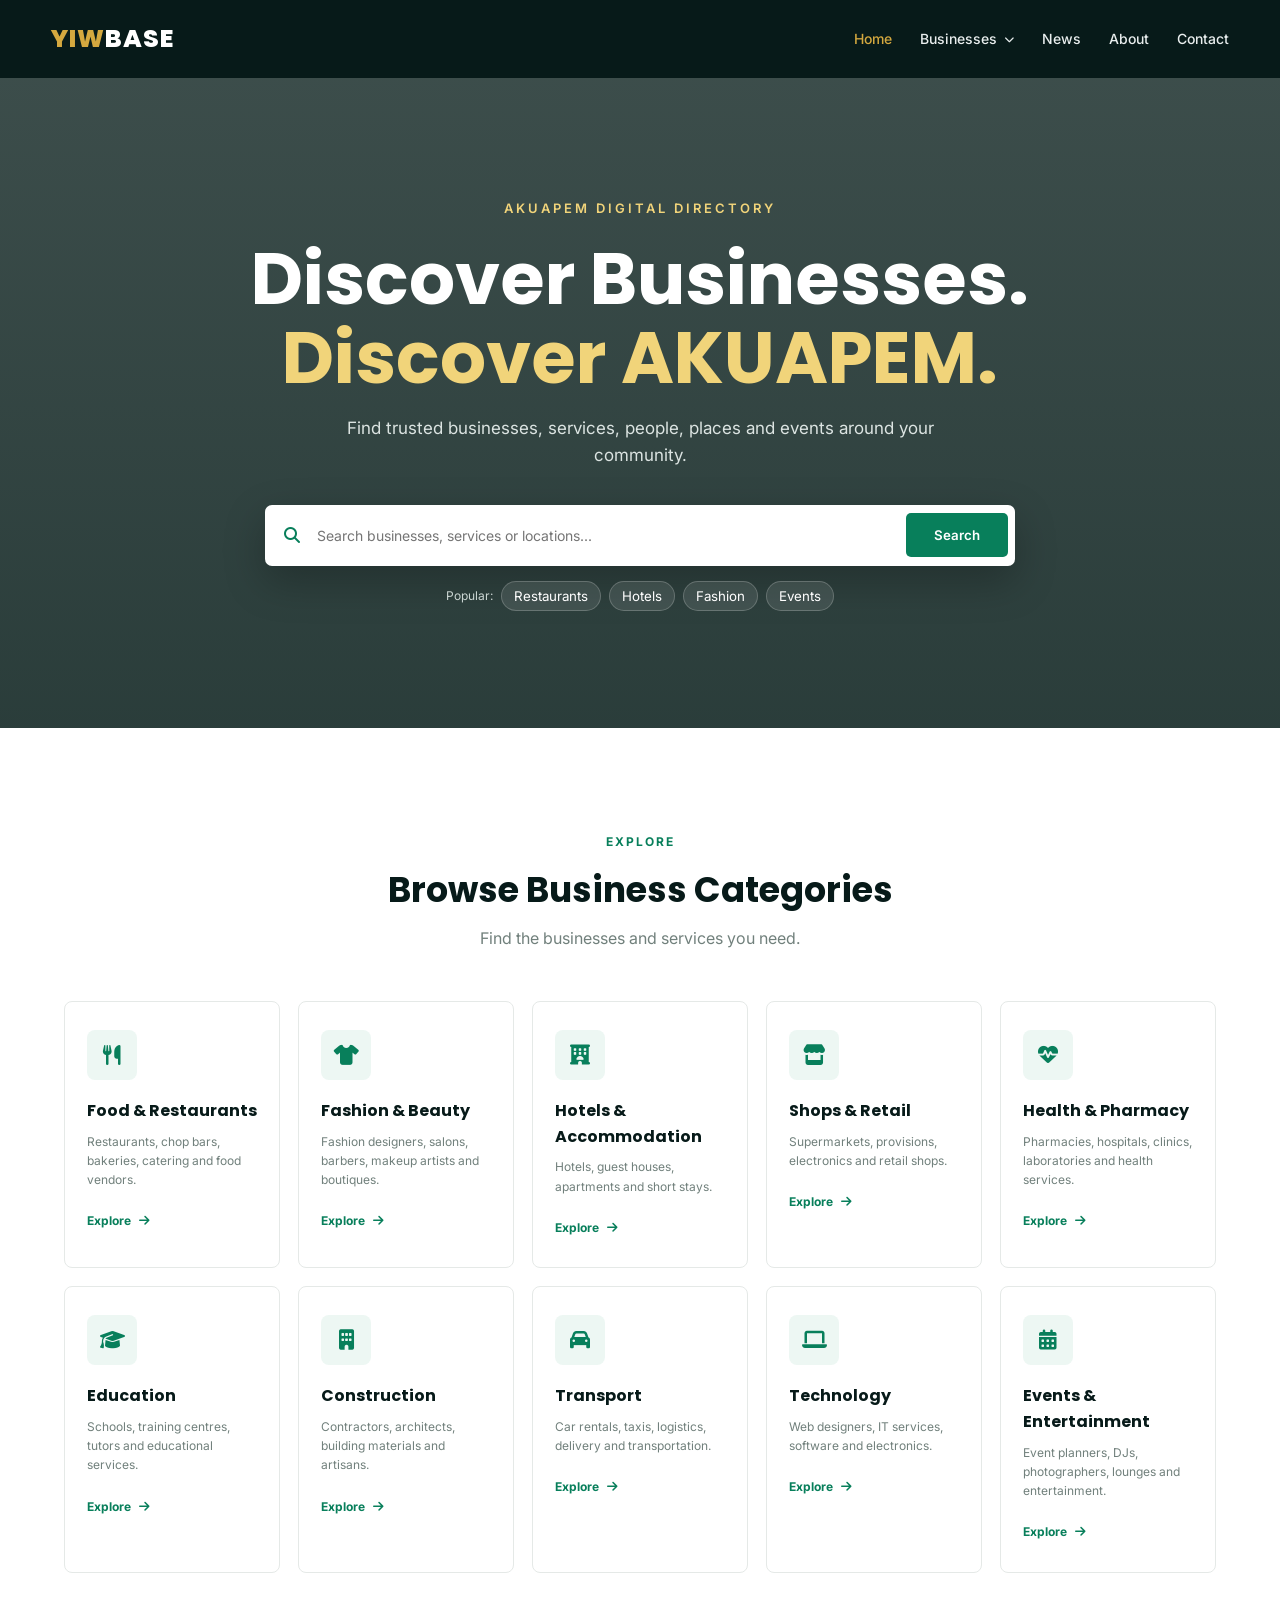
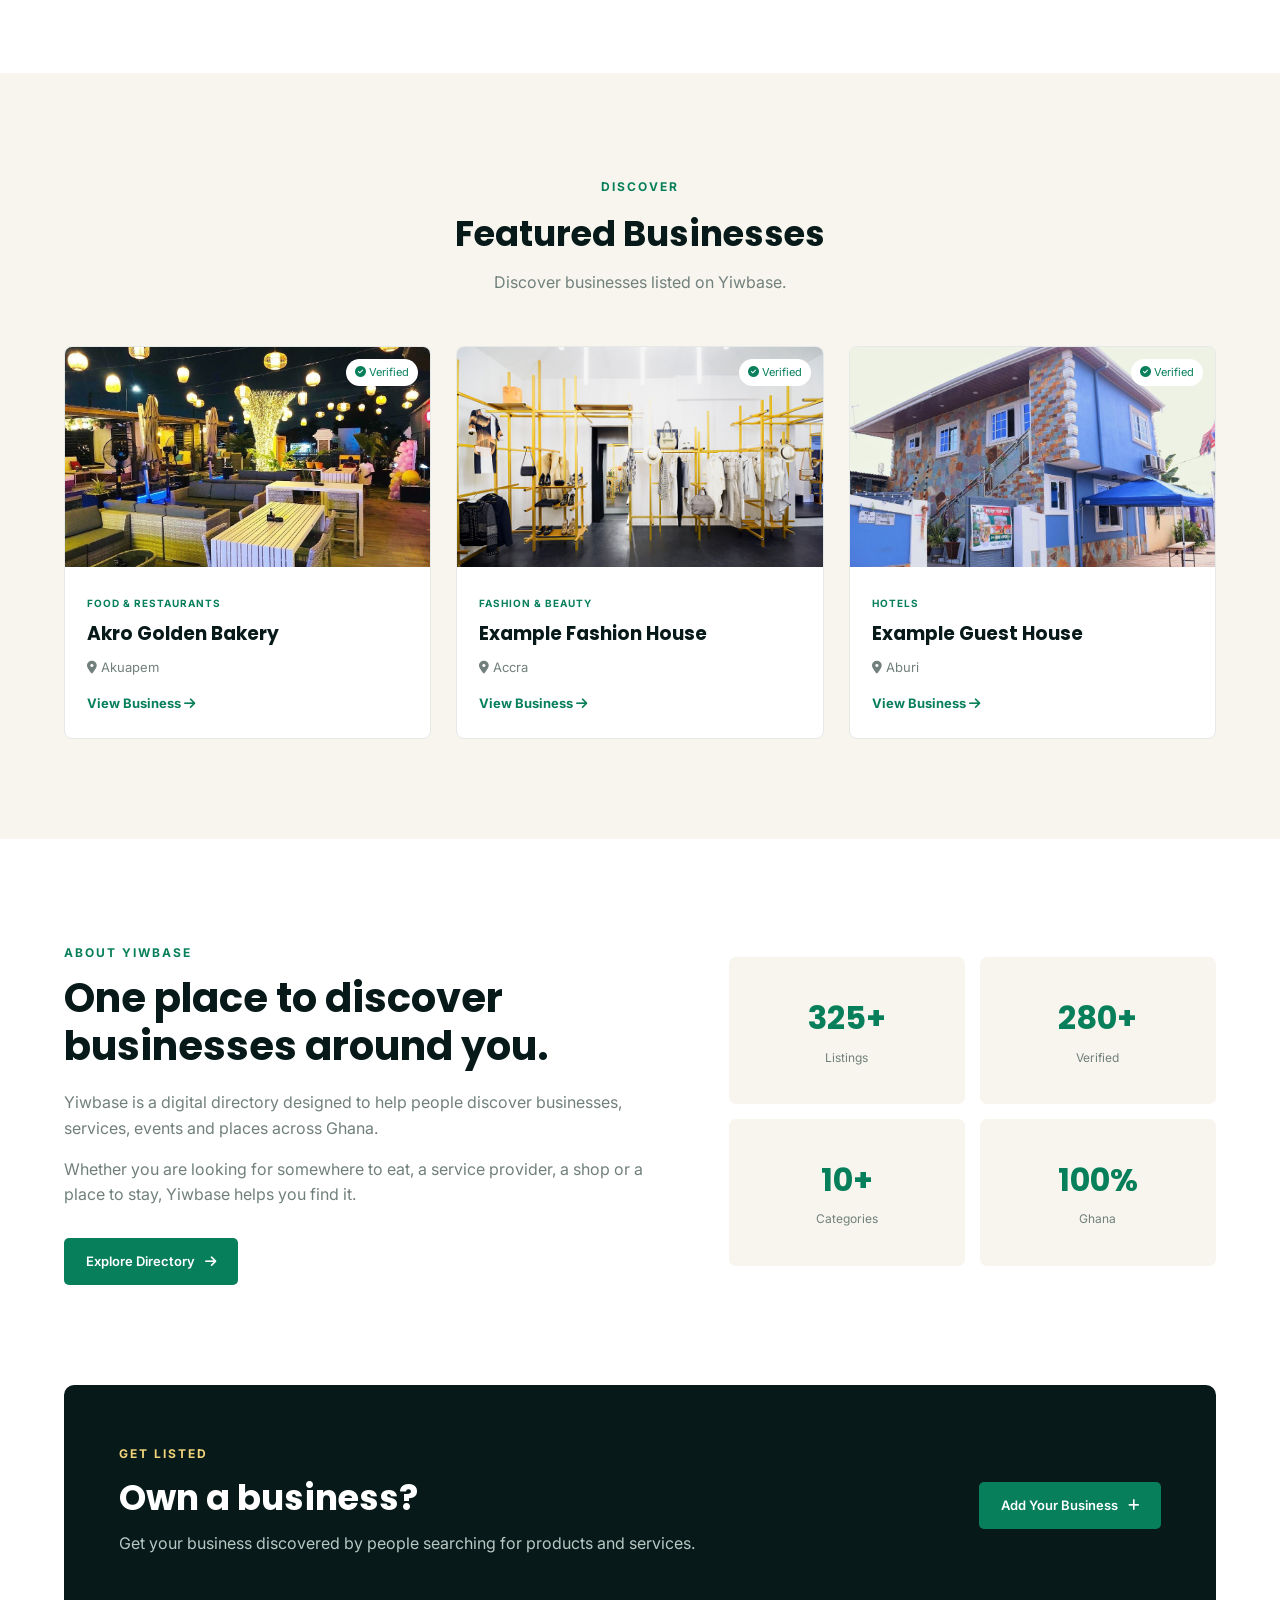
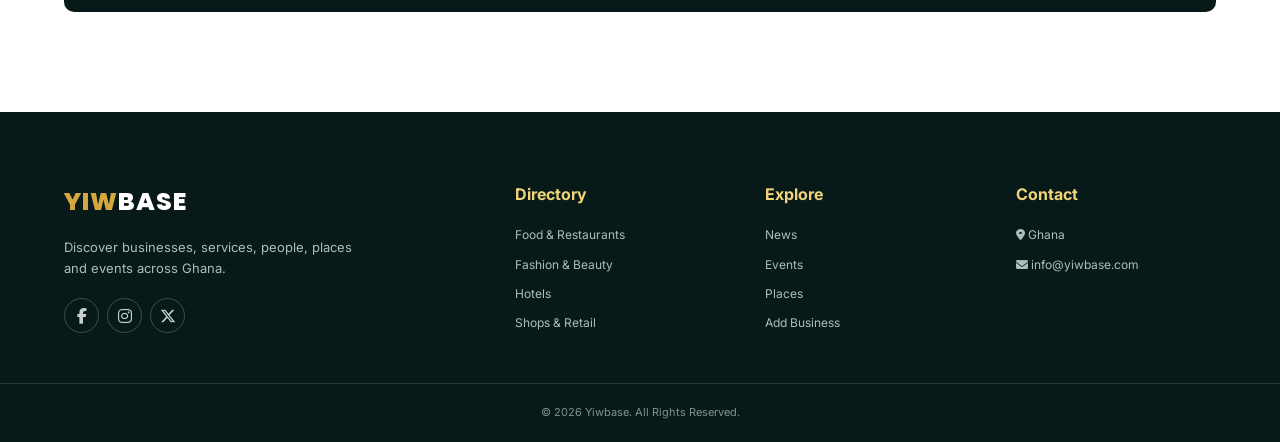
==== index.html @ a6ebabf7 "Add files via upload" ====
<!DOCTYPE html>
<html lang="en">
<head>
    <meta charset="UTF-8">
    <meta name="viewport" content="width=device-width, initial-scale=1.0">

    <title>Yiwbase | Ghana Business Directory</title>

    <link rel="stylesheet" href="style.css">

    <!-- Font Awesome -->
    <link rel="stylesheet"
          href="https://cdnjs.cloudflare.com/ajax/libs/font-awesome/6.7.2/css/all.min.css">
</head>

<body>

<!-- ================= NAVBAR ================= -->

<header class="navbar">

    <div class="nav-container">

        <a href="index.html" class="logo">
            <span>YIW</span>BASE
        </a>

        <nav id="mainNav">

            <a href="index.html" class="active">
                Home
            </a>

            <div class="nav-dropdown">

                <button class="dropdown-btn">
                    Businesses
                    <i class="fa-solid fa-chevron-down"></i>
                </button>

                <div class="dropdown-menu">

                    <a href="business.html?category=food">
                        <i class="fa-solid fa-utensils"></i>
                        Food & Restaurants
                    </a>

                    <a href="business.html?category=fashion">
                        <i class="fa-solid fa-shirt"></i>
                        Fashion & Beauty
                    </a>

                    <a href="business.html?category=hotels">
                        <i class="fa-solid fa-hotel"></i>
                        Hotels & Accommodation
                    </a>

                    <a href="business.html?category=shops">
                        <i class="fa-solid fa-store"></i>
                        Shops & Retail
                    </a>

                    <a href="business.html?category=health">
                        <i class="fa-solid fa-heart-pulse"></i>
                        Health & Pharmacy
                    </a>

                    <a href="business.html?category=education">
                        <i class="fa-solid fa-graduation-cap"></i>
                        Education
                    </a>

                    <a href="business.html?category=construction">
                        <i class="fa-solid fa-building"></i>
                        Construction
                    </a>

                    <a href="business.html?category=transport">
                        <i class="fa-solid fa-car"></i>
                        Transport
                    </a>

                    <a href="business.html?category=technology">
                        <i class="fa-solid fa-laptop"></i>
                        Technology
                    </a>

                    <a href="business.html?category=events">
                        <i class="fa-solid fa-calendar-days"></i>
                        Events & Entertainment
                    </a>

                </div>

            </div>

            <a href="news.html">
                News
            </a>

            <a href="#about">
                About
            </a>

            <a href="#contact">
                Contact
            </a>

        </nav>

        <button class="menu-btn" id="menuBtn">
            <i class="fa-solid fa-bars"></i>
        </button>

    </div>

</header>


<!-- ================= HERO ================= -->

<section class="hero">

    <div class="hero-overlay"></div>

    <div class="hero-content">

        <span class="hero-small">
            AKUAPEM DIGITAL DIRECTORY
        </span>

        <h1>
            Discover Businesses.<br>
            <span>Discover AKUAPEM.</span>
        </h1>

        <p>
            Find trusted businesses, services, people, places and events
            around your community.
        </p>


        <!-- SEARCH -->

        <div class="search-box">

            <i class="fa-solid fa-magnifying-glass"></i>

            <input
                type="text"
                id="homeSearch"
                placeholder="Search businesses, services or locations..."
            >

            <button onclick="searchBusinesses()">
                Search
            </button>

        </div>

        <div class="popular-searches">

            <span>Popular:</span>

            <button onclick="quickSearch('Restaurants')">
                Restaurants
            </button>

            <button onclick="quickSearch('Hotels')">
                Hotels
            </button>

            <button onclick="quickSearch('Fashion')">
                Fashion
            </button>

            <button onclick="quickSearch('Events')">
                Events
            </button>

        </div>

    </div>

</section>


<!-- ================= CATEGORIES ================= -->

<section class="categories-section">

    <div class="container">

        <div class="section-heading">

            <span>EXPLORE</span>

            <h2>
                Browse Business Categories
            </h2>

            <p>
                Find the businesses and services you need.
            </p>

        </div>


        <div class="category-grid">


            <!-- FOOD -->

            <div class="category-card"
                 onclick="openCategory('food')">

                <div class="category-icon">
                    <i class="fa-solid fa-utensils"></i>
                </div>

                <h3>Food & Restaurants</h3>

                <p>
                    Restaurants, chop bars, bakeries,
                    catering and food vendors.
                </p>

                <span class="view-category">
                    Explore
                    <i class="fa-solid fa-arrow-right"></i>
                </span>

            </div>


            <!-- FASHION -->

            <div class="category-card"
                 onclick="openCategory('fashion')">

                <div class="category-icon">
                    <i class="fa-solid fa-shirt"></i>
                </div>

                <h3>Fashion & Beauty</h3>

                <p>
                    Fashion designers, salons,
                    barbers, makeup artists and boutiques.
                </p>

                <span class="view-category">
                    Explore
                    <i class="fa-solid fa-arrow-right"></i>
                </span>

            </div>


            <!-- HOTELS -->

            <div class="category-card"
                 onclick="openCategory('hotels')">

                <div class="category-icon">
                    <i class="fa-solid fa-hotel"></i>
                </div>

                <h3>Hotels & Accommodation</h3>

                <p>
                    Hotels, guest houses, apartments
                    and short stays.
                </p>

                <span class="view-category">
                    Explore
                    <i class="fa-solid fa-arrow-right"></i>
                </span>

            </div>


            <!-- SHOPS -->

            <div class="category-card"
                 onclick="openCategory('shops')">

                <div class="category-icon">
                    <i class="fa-solid fa-store"></i>
                </div>

                <h3>Shops & Retail</h3>

                <p>
                    Supermarkets, provisions,
                    electronics and retail shops.
                </p>

                <span class="view-category">
                    Explore
                    <i class="fa-solid fa-arrow-right"></i>
                </span>

            </div>


            <!-- HEALTH -->

            <div class="category-card"
                 onclick="openCategory('health')">

                <div class="category-icon">
                    <i class="fa-solid fa-heart-pulse"></i>
                </div>

                <h3>Health & Pharmacy</h3>

                <p>
                    Pharmacies, hospitals, clinics,
                    laboratories and health services.
                </p>

                <span class="view-category">
                    Explore
                    <i class="fa-solid fa-arrow-right"></i>
                </span>

            </div>


            <!-- EDUCATION -->

            <div class="category-card"
                 onclick="openCategory('education')">

                <div class="category-icon">
                    <i class="fa-solid fa-graduation-cap"></i>
                </div>

                <h3>Education</h3>

                <p>
                    Schools, training centres,
                    tutors and educational services.
                </p>

                <span class="view-category">
                    Explore
                    <i class="fa-solid fa-arrow-right"></i>
                </span>

            </div>


            <!-- CONSTRUCTION -->

            <div class="category-card"
                 onclick="openCategory('construction')">

                <div class="category-icon">
                    <i class="fa-solid fa-building"></i>
                </div>

                <h3>Construction</h3>

                <p>
                    Contractors, architects,
                    building materials and artisans.
                </p>

                <span class="view-category">
                    Explore
                    <i class="fa-solid fa-arrow-right"></i>
                </span>

            </div>


            <!-- TRANSPORT -->

            <div class="category-card"
                 onclick="openCategory('transport')">

                <div class="category-icon">
                    <i class="fa-solid fa-car"></i>
                </div>

                <h3>Transport</h3>

                <p>
                    Car rentals, taxis, logistics,
                    delivery and transportation.
                </p>

                <span class="view-category">
                    Explore
                    <i class="fa-solid fa-arrow-right"></i>
                </span>

            </div>


            <!-- TECHNOLOGY -->

            <div class="category-card"
                 onclick="openCategory('technology')">

                <div class="category-icon">
                    <i class="fa-solid fa-laptop"></i>
                </div>

                <h3>Technology</h3>

                <p>
                    Web designers, IT services,
                    software and electronics.
                </p>

                <span class="view-category">
                    Explore
                    <i class="fa-solid fa-arrow-right"></i>
                </span>

            </div>


            <!-- EVENTS -->

            <div class="category-card"
                 onclick="openCategory('events')">

                <div class="category-icon">
                    <i class="fa-solid fa-calendar-days"></i>
                </div>

                <h3>Events & Entertainment</h3>

                <p>
                    Event planners, DJs, photographers,
                    lounges and entertainment.
                </p>

                <span class="view-category">
                    Explore
                    <i class="fa-solid fa-arrow-right"></i>
                </span>

            </div>

        </div>

    </div>

</section>


<!-- ================= FEATURED ================= -->

<section class="featured-section">

    <div class="container">

        <div class="section-heading">

            <span>DISCOVER</span>

            <h2>
                Featured Businesses
            </h2>

            <p>
                Discover businesses listed on Yiwbase.
            </p>

        </div>


        <div class="business-grid">


            <div class="business-card">

                <div class="business-image">
                    <img src="images/restaurant.jpg" alt="Business">
                    <span class="verified">
                        <i class="fa-solid fa-circle-check"></i>
                        Verified
                    </span>
                </div>

                <div class="business-info">

                    <small>FOOD & RESTAURANTS</small>

                    <h3>Akro Golden Bakery</h3>

                    <p>
                        <i class="fa-solid fa-location-dot"></i>
                        Akuapem
                    </p>

                    <a href="#">
                        View Business
                        <i class="fa-solid fa-arrow-right"></i>
                    </a>

                </div>

            </div>


            <div class="business-card">

                <div class="business-image">
                    <img src="images/fashion.jpg" alt="Business">

                    <span class="verified">
                        <i class="fa-solid fa-circle-check"></i>
                        Verified
                    </span>
                </div>

                <div class="business-info">

                    <small>FASHION & BEAUTY</small>

                    <h3>Example Fashion House</h3>

                    <p>
                        <i class="fa-solid fa-location-dot"></i>
                        Accra
                    </p>

                    <a href="#">
                        View Business
                        <i class="fa-solid fa-arrow-right"></i>
                    </a>

                </div>

            </div>


            <div class="business-card">

                <div class="business-image">
                    <img src="images/guesshouse.jpg" alt="Business">

                    <span class="verified">
                        <i class="fa-solid fa-circle-check"></i>
                        Verified
                    </span>
                </div>

                <div class="business-info">

                    <small>HOTELS</small>

                    <h3>Example Guest House</h3>

                    <p>
                        <i class="fa-solid fa-location-dot"></i>
                        Aburi
                    </p>

                    <a href="#">
                        View Business
                        <i class="fa-solid fa-arrow-right"></i>
                    </a>

                </div>

            </div>

        </div>

    </div>

</section>


<!-- ================= ABOUT ================= -->

<section class="about-section" id="about">

    <div class="container about-grid">

        <div class="about-content">

            <span>ABOUT YIWBASE</span>

            <h2>
                One place to discover
                businesses around you.
            </h2>

            <p>
                Yiwbase is a digital directory designed to help
                people discover businesses, services, events and
                places across Ghana.
            </p>

            <p>
                Whether you are looking for somewhere to eat,
                a service provider, a shop or a place to stay,
                Yiwbase helps you find it.
            </p>

            <a href="business.html" class="primary-btn">
                Explore Directory
                <i class="fa-solid fa-arrow-right"></i>
            </a>

        </div>


        <div class="about-stats">

            <div>
                <strong>325+</strong>
                <span>Listings</span>
            </div>

            <div>
                <strong>280+</strong>
                <span>Verified</span>
            </div>

            <div>
                <strong>10+</strong>
                <span>Categories</span>
            </div>

            <div>
                <strong>100%</strong>
                <span>Ghana</span>
            </div>

        </div>

    </div>

</section>


<!-- ================= CONTACT ================= -->

<section class="contact-section" id="contact">

    <div class="container contact-box">

        <div>
            <span>GET LISTED</span>

            <h2>
                Own a business?
            </h2>

            <p>
                Get your business discovered by people
                searching for products and services.
            </p>
        </div>

        <a href="#" class="primary-btn">
            Add Your Business
            <i class="fa-solid fa-plus"></i>
        </a>

    </div>

</section>


<!-- ================= FOOTER ================= -->

<footer>

    <div class="container footer-grid">

        <div class="footer-about">

            <a href="index.html" class="logo footer-logo">
                <span>YIW</span>BASE
            </a>

            <p>
                Discover businesses, services, people,
                places and events across Ghana.
            </p>

            <div class="socials">

                <a href="#">
                    <i class="fa-brands fa-facebook-f"></i>
                </a>

                <a href="#">
                    <i class="fa-brands fa-instagram"></i>
                </a>

                <a href="#">
                    <i class="fa-brands fa-x-twitter"></i>
                </a>

            </div>

        </div>


        <div class="footer-links">

            <h4>Directory</h4>

            <a href="business.html?category=food">
                Food & Restaurants
            </a>

            <a href="business.html?category=fashion">
                Fashion & Beauty
            </a>

            <a href="business.html?category=hotels">
                Hotels
            </a>

            <a href="business.html?category=shops">
                Shops & Retail
            </a>

        </div>


        <div class="footer-links">

            <h4>Explore</h4>

            <a href="news.html">
                News
            </a>

            <a href="#">
                Events
            </a>

            <a href="#">
                Places
            </a>

            <a href="#">
                Add Business
            </a>

        </div>


        <div class="footer-links">

            <h4>Contact</h4>

            <p>
                <i class="fa-solid fa-location-dot"></i>
                Ghana
            </p>

            <p>
                <i class="fa-solid fa-envelope"></i>
                info@yiwbase.com
            </p>

        </div>

    </div>


    <div class="footer-bottom">

        <p>
            © 2026 Yiwbase. All Rights Reserved.
        </p>

    </div>

</footer>


<script src="script.js"></script>

</body>
</html>
---- style.css ----
@import url('https://fonts.googleapis.com/css2?family=Inter:wght@400;500;600;700;800&family=Poppins:wght@500;600;700;800&display=swap');


/* ================= VARIABLES ================= */

:root {

    --navy: #071a19;
    --navy2: #0d2926;

    --green: #087f5b;
    --green-dark: #056044;

    --gold: #d4a83f;
    --gold-light: #f1d47a;

    --cream: #f7f5ee;

    --white: #ffffff;

    --text: #273532;
    --muted: #71807c;

    --border: #e5e9e7;

}


/* ================= RESET ================= */

* {
    margin: 0;
    padding: 0;
    box-sizing: border-box;
}

html {
    scroll-behavior: smooth;
}

body {

    font-family: 'Inter', sans-serif;

    color: var(--text);

    background: #fff;

    line-height: 1.6;
}

img {

    width: 100%;

    display: block;

    object-fit: cover;
}

a {

    text-decoration: none;

    color: inherit;
}

button,
input {

    font-family: inherit;
}


/* ================= CONTAINER ================= */

.container {

    width: min(1180px, 90%);

    margin: auto;
}


/* ================= NAVBAR ================= */

.navbar {

    background: var(--navy);

    color: white;

    position: relative;

    z-index: 1000;
}

.nav-container {

    width: min(1200px, 92%);

    margin: auto;

    min-height: 78px;

    display: flex;

    align-items: center;

    justify-content: space-between;
}


/* LOGO */

.logo {

    font-family: 'Poppins', sans-serif;

    font-size: 25px;

    font-weight: 800;

    letter-spacing: 1px;

    color: white;
}

.logo span {

    color: var(--gold);
}


/* NAV */

nav {

    display: flex;

    align-items: center;

    gap: 28px;
}

nav > a,
.dropdown-btn {

    color: #e9eeee;

    font-size: 14px;

    font-weight: 500;

    background: none;

    border: none;

    cursor: pointer;
}

nav > a:hover,
nav > a.active,
.dropdown-btn:hover {

    color: var(--gold);
}


/* DROPDOWN */

.nav-dropdown {

    position: relative;
}

.dropdown-btn {

    display: flex;

    align-items: center;

    gap: 7px;
}

.dropdown-btn i {

    font-size: 10px;
}

.dropdown-menu {

    position: absolute;

    top: 35px;

    left: -20px;

    width: 245px;

    background: white;

    border-radius: 8px;

    box-shadow: 0 15px 45px rgba(0,0,0,.15);

    padding: 10px;

    opacity: 0;

    visibility: hidden;

    transform: translateY(10px);

    transition: .3s;
}

.nav-dropdown:hover .dropdown-menu {

    opacity: 1;

    visibility: visible;

    transform: translateY(0);
}

.dropdown-menu a {

    color: var(--text);

    padding: 10px;

    display: flex;

    align-items: center;

    gap: 12px;

    font-size: 13px;

    border-radius: 5px;
}

.dropdown-menu a:hover {

    background: #f2f6f4;

    color: var(--green);
}

.dropdown-menu i {

    width: 20px;

    color: var(--gold);
}


/* MOBILE BUTTON */

.menu-btn {

    display: none;

    background: none;

    border: none;

    color: white;

    font-size: 23px;

    cursor: pointer;
}


/* ================= HERO ================= */

.hero {

    min-height: 650px;

    background:
        linear-gradient(
            rgba(5,27,24,.78),
            rgba(5,27,24,.85)
        ),
        url("../images/hero.jpg") center/cover;

    display: flex;

    align-items: center;

    position: relative;
}

.hero-content {

    width: min(900px, 90%);

    margin: auto;

    text-align: center;

    color: white;

    position: relative;

    z-index: 2;
}

.hero-small {

    color: var(--gold-light);

    font-size: 13px;

    letter-spacing: 3px;

    font-weight: 600;
}

.hero h1 {

    font-family: 'Poppins', sans-serif;

    font-size: clamp(42px, 6vw, 72px);

    line-height: 1.1;

    margin: 18px 0;
}

.hero h1 span {

    color: var(--gold-light);
}

.hero p {

    max-width: 650px;

    margin: auto;

    color: #dce4e2;

    font-size: 17px;
}


/* SEARCH */

.search-box {

    background: white;

    max-width: 750px;

    margin: 35px auto 15px;

    border-radius: 7px;

    padding: 7px;

    display: flex;

    align-items: center;

    box-shadow: 0 15px 40px rgba(0,0,0,.25);
}

.search-box > i {

    color: var(--green);

    margin: 0 12px;
}

.search-box input {

    border: none;

    outline: none;

    flex: 1;

    padding: 15px 5px;

    font-size: 14px;
}

.search-box button {

    border: none;

    background: var(--green);

    color: white;

    padding: 14px 28px;

    border-radius: 5px;

    cursor: pointer;

    font-weight: 600;
}

.search-box button:hover {

    background: var(--green-dark);
}


/* POPULAR */

.popular-searches {

    display: flex;

    justify-content: center;

    align-items: center;

    gap: 8px;

    flex-wrap: wrap;

    font-size: 12px;
}

.popular-searches span {

    color: #cbd6d3;
}

.popular-searches button {

    background: rgba(255,255,255,.1);

    color: white;

    border: 1px solid rgba(255,255,255,.2);

    border-radius: 20px;

    padding: 6px 12px;

    cursor: pointer;
}


/* ================= SECTION ================= */

.categories-section,
.featured-section,
.news-section {

    padding: 100px 0;
}

.section-heading {

    text-align: center;

    max-width: 650px;

    margin: 0 auto 50px;
}

.section-heading span,
.about-content > span,
.contact-box span,
.directory-top span {

    color: var(--green);

    font-size: 12px;

    letter-spacing: 2px;

    font-weight: 700;
}

.section-heading h2 {

    font-family: 'Poppins', sans-serif;

    color: var(--navy);

    font-size: 35px;

    margin: 8px 0;
}

.section-heading p {

    color: var(--muted);
}


/* ================= CATEGORIES ================= */

.category-grid {

    display: grid;

    grid-template-columns: repeat(5, 1fr);

    gap: 18px;
}

.category-card {

    border: 1px solid var(--border);

    padding: 28px 22px;

    border-radius: 8px;

    cursor: pointer;

    transition: .3s;

    background: white;
}

.category-card:hover {

    transform: translateY(-7px);

    border-color: var(--green);

    box-shadow: 0 15px 35px rgba(0,0,0,.08);
}

.category-icon {

    width: 50px;

    height: 50px;

    background: #edf7f3;

    color: var(--green);

    display: flex;

    align-items: center;

    justify-content: center;

    border-radius: 8px;

    margin-bottom: 18px;

    font-size: 20px;
}

.category-card h3 {

    font-family: 'Poppins', sans-serif;

    font-size: 16px;

    color: var(--navy);

    margin-bottom: 8px;
}

.category-card p {

    font-size: 12px;

    color: var(--muted);

    margin-bottom: 18px;
}

.view-category {

    color: var(--green);

    font-size: 12px;

    font-weight: 700;
}

.view-category i {

    margin-left: 5px;
}


/* ================= FEATURED ================= */

.featured-section {

    background: var(--cream);
}

.business-grid {

    display: grid;

    grid-template-columns: repeat(3, 1fr);

    gap: 25px;
}

.business-card {

    background: white;

    border-radius: 8px;

    overflow: hidden;

    border: 1px solid var(--border);

    transition: .3s;
}

.business-card:hover {

    transform: translateY(-5px);

    box-shadow: 0 15px 35px rgba(0,0,0,.1);
}

.business-image {

    height: 220px;

    position: relative;
}

.business-image img {

    height: 100%;
}

.verified {

    position: absolute;

    top: 12px;

    right: 12px;

    background: white;

    color: var(--green);

    font-size: 11px;

    padding: 5px 9px;

    border-radius: 20px;
}

.business-info {

    padding: 22px;
}

.business-info small {

    color: var(--green);

    font-size: 10px;

    font-weight: 700;

    letter-spacing: 1px;
}

.business-info h3 {

    font-family: 'Poppins', sans-serif;

    margin: 5px 0 8px;

    color: var(--navy);
}

.business-info p {

    color: var(--muted);

    font-size: 13px;
}

.business-info a {

    color: var(--green);

    display: inline-block;

    margin-top: 15px;

    font-size: 13px;

    font-weight: 700;
}


/* ================= ABOUT ================= */

.about-section {

    padding: 100px 0;
}

.about-grid {

    display: grid;

    grid-template-columns: 1.2fr 1fr;

    gap: 80px;

    align-items: center;
}

.about-content h2 {

    font-family: 'Poppins', sans-serif;

    font-size: 40px;

    color: var(--navy);

    line-height: 1.2;

    margin: 10px 0 20px;
}

.about-content p {

    color: var(--muted);

    margin-bottom: 15px;
}

.primary-btn {

    display: inline-flex;

    align-items: center;

    gap: 10px;

    background: var(--green);

    color: white;

    padding: 13px 22px;

    border-radius: 5px;

    margin-top: 15px;

    font-size: 13px;

    font-weight: 600;
}

.primary-btn:hover {

    background: var(--green-dark);
}

.about-stats {

    display: grid;

    grid-template-columns: repeat(2, 1fr);

    gap: 15px;
}

.about-stats div {

    background: var(--cream);

    padding: 35px 20px;

    text-align: center;

    border-radius: 7px;
}

.about-stats strong {

    display: block;

    color: var(--green);

    font-family: 'Poppins';

    font-size: 32px;
}

.about-stats span {

    color: var(--muted);

    font-size: 12px;
}


/* ================= CONTACT ================= */

.contact-section {

    padding: 0 0 100px;
}

.contact-box {

    background: var(--navy);

    color: white;

    padding: 55px;

    border-radius: 10px;

    display: flex;

    align-items: center;

    justify-content: space-between;

    gap: 30px;
}

.contact-box span {

    color: var(--gold-light);
}

.contact-box h2 {

    font-family: 'Poppins';

    font-size: 35px;

    margin: 5px 0;
}

.contact-box p {

    color: #bac8c4;
}


/* ================= PAGE HEADER ================= */

.page-header {

    background:
        linear-gradient(
            rgba(7,26,25,.92),
            rgba(7,26,25,.92)
        );

    padding: 90px 5%;

    color: white;

    text-align: center;
}

.page-header span {

    color: var(--gold-light);

    font-size: 12px;

    letter-spacing: 2px;

    font-weight: 700;
}

.page-header h1 {

    font-family: 'Poppins';

    font-size: 45px;

    margin: 10px 0;
}

.page-header p {

    color: #c4d0cd;
}


/* ================= DIRECTORY ================= */

.business-directory {

    padding: 80px 0;
}

.directory-layout {

    display: grid;

    grid-template-columns: 260px 1fr;

    gap: 45px;
}


/* SIDEBAR */

.category-sidebar {

    border: 1px solid var(--border);

    border-radius: 8px;

    padding: 20px;

    height: fit-content;
}

.category-sidebar h3 {

    font-family: 'Poppins';

    color: var(--navy);

    margin-bottom: 15px;
}

.category-sidebar button {

    width: 100%;

    border: none;

    background: transparent;

    text-align: left;

    padding: 11px;

    color: var(--muted);

    cursor: pointer;

    border-radius: 5px;

    font-size: 12px;

    display: flex;

    align-items: center;

    gap: 10px;
}

.category-sidebar button:hover,
.category-sidebar button.active {

    background: #edf7f3;

    color: var(--green);
}

.category-sidebar button i {

    width: 18px;
}


/* DIRECTORY TOP */

.directory-top {

    display: flex;

    justify-content: space-between;

    align-items: center;

    margin-bottom: 25px;

    gap: 20px;
}

.directory-top h2 {

    font-family: 'Poppins';

    color: var(--navy);

    margin-top: 5px;
}

.directory-search {

    border: 1px solid var(--border);

    display: flex;

    align-items: center;

    padding: 0 12px;

    border-radius: 5px;

    width: 280px;
}

.directory-search i {

    color: var(--green);
}

.directory-search input {

    border: none;

    outline: none;

    padding: 12px;

    width: 100%;

    font-size: 12px;
}


/* SUBMENU */

.subcategory-menu {

    display: flex;

    flex-wrap: wrap;

    gap: 8px;

    margin-bottom: 30px;
}

.subcategory-menu button {

    background: #f1f5f3;

    border: none;

    color: var(--text);

    padding: 8px 13px;

    border-radius: 20px;

    cursor: pointer;

    font-size: 11px;
}

.subcategory-menu button:hover {

    background: var(--green);

    color: white;
}


/* ================= NEWS ================= */

.news-grid {

    display: grid;

    grid-template-columns: repeat(3, 1fr);

    gap: 25px;
}

.news-card {

    border: 1px solid var(--border);

    border-radius: 8px;

    overflow: hidden;

    background: white;
}

.news-image {

    height: 230px;

    position: relative;
}

.news-image img {

    height: 100%;
}

.news-image span {

    position: absolute;

    left: 15px;

    bottom: 15px;

    background: var(--green);

    color: white;

    padding: 5px 10px;

    font-size: 10px;

    border-radius: 3px;
}

.news-content {

    padding: 22px;
}

.news-content small {

    color: var(--muted);

    font-size: 11px;
}

.news-content h2 {

    font-family: 'Poppins';

    color: var(--navy);

    font-size: 19px;

    line-height: 1.3;

    margin: 8px 0 10px;
}

.news-content p {

    color: var(--muted);

    font-size: 13px;
}

.news-content a {

    display: inline-block;

    margin-top: 15px;

    color: var(--green);

    font-size: 12px;

    font-weight: 700;
}


/* ================= FOOTER ================= */

footer {

    background: var(--navy);

    color: white;

    padding-top: 70px;
}

.footer-grid {

    display: grid;

    grid-template-columns: 2fr 1fr 1fr 1fr;

    gap: 50px;

    padding-bottom: 50px;
}

.footer-about p {

    color: #aebdb9;

    max-width: 300px;

    font-size: 13px;

    margin-top: 15px;
}

.footer-links {

    display: flex;

    flex-direction: column;

    gap: 10px;
}

.footer-links h4 {

    color: var(--gold-light);

    margin-bottom: 8px;
}

.footer-links a,
.footer-links p {

    color: #aebdb9;

    font-size: 12px;
}

.footer-links a:hover {

    color: white;
}

.socials {

    display: flex;

    gap: 8px;

    margin-top: 20px;
}

.socials a {

    width: 35px;

    height: 35px;

    display: flex;

    justify-content: center;

    align-items: center;

    border: 1px solid #38504c;

    border-radius: 50%;

    color: #c6d1ce;
}

.footer-bottom {

    border-top: 1px solid #203b37;

    padding: 20px 5%;

    text-align: center;

    color: #81928e;

    font-size: 11px;
}


/* ================= MOBILE ================= */

@media(max-width: 1000px) {

    .category-grid {

        grid-template-columns: repeat(3, 1fr);
    }

    .footer-grid {

        grid-template-columns: repeat(2, 1fr);
    }

}


@media(max-width: 768px) {

    .menu-btn {

        display: block;
    }

    nav {

        position: absolute;

        top: 78px;

        left: 0;

        width: 100%;

        background: var(--navy);

        display: none;

        flex-direction: column;

        align-items: flex-start;

        padding: 20px 5%;

        gap: 0;
    }

    nav.show {

        display: flex;
    }

    nav > a {

        padding: 12px 0;

        width: 100%;
    }

    .nav-dropdown {

        width: 100%;
    }

    .dropdown-btn {

        padding: 12px 0;

        width: 100%;
    }

    .dropdown-menu {

        position: static;

        display: none;

        width: 100%;

        opacity: 1;

        visibility: visible;

        transform: none;

        box-shadow: none;

        background: #0c2522;
    }

    .nav-dropdown:hover .dropdown-menu {

        display: block;
    }

    .dropdown-menu a {

        color: #dce6e3;
    }

    .hero {

        min-height: 600px;
    }

    .search-box {

        flex-wrap: wrap;
    }

    .search-box button {

        width: 100%;
    }

    .category-grid {

        grid-template-columns: repeat(2, 1fr);
    }

    .business-grid,
    .news-grid {

        grid-template-columns: 1fr;
    }

    .about-grid {

        grid-template-columns: 1fr;

        gap: 40px;
    }

    .directory-layout {

        grid-template-columns: 1fr;
    }

    .directory-top {

        flex-direction: column;

        align-items: flex-start;
    }

    .directory-search {

        width: 100%;
    }

    .contact-box {

        flex-direction: column;

        align-items: flex-start;

        padding: 35px 25px;
    }

    .footer-grid {

        grid-template-columns: 1fr 1fr;

        gap: 30px;
    }

}


@media(max-width: 480px) {

    .category-grid {

        grid-template-columns: 1fr;
    }

    .hero h1 {

        font-size: 40px;
    }

    .about-content h2 {

        font-size: 30px;
    }

    .about-stats {

        grid-template-columns: 1fr 1fr;
    }

    .footer-grid {

        grid-template-columns: 1fr;
    }

    .page-header h1 {

        font-size: 35px;
    }

}
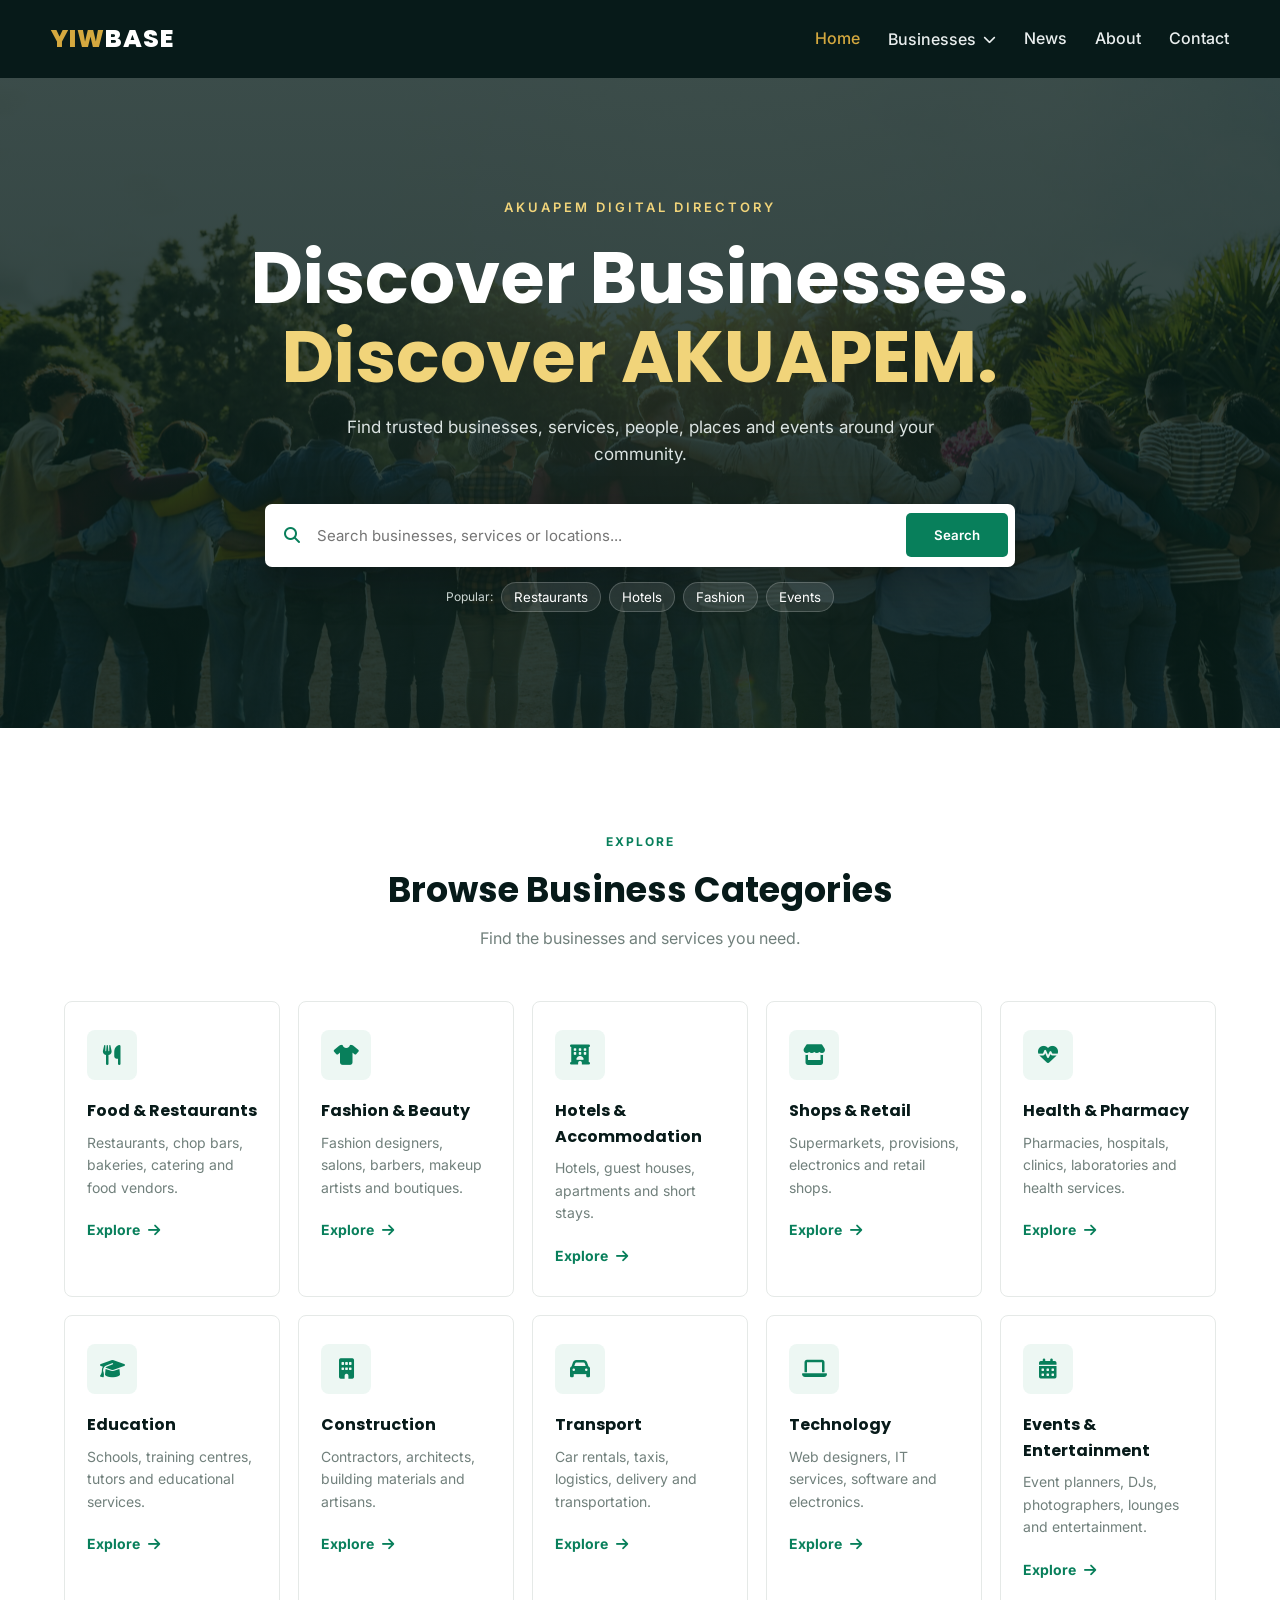
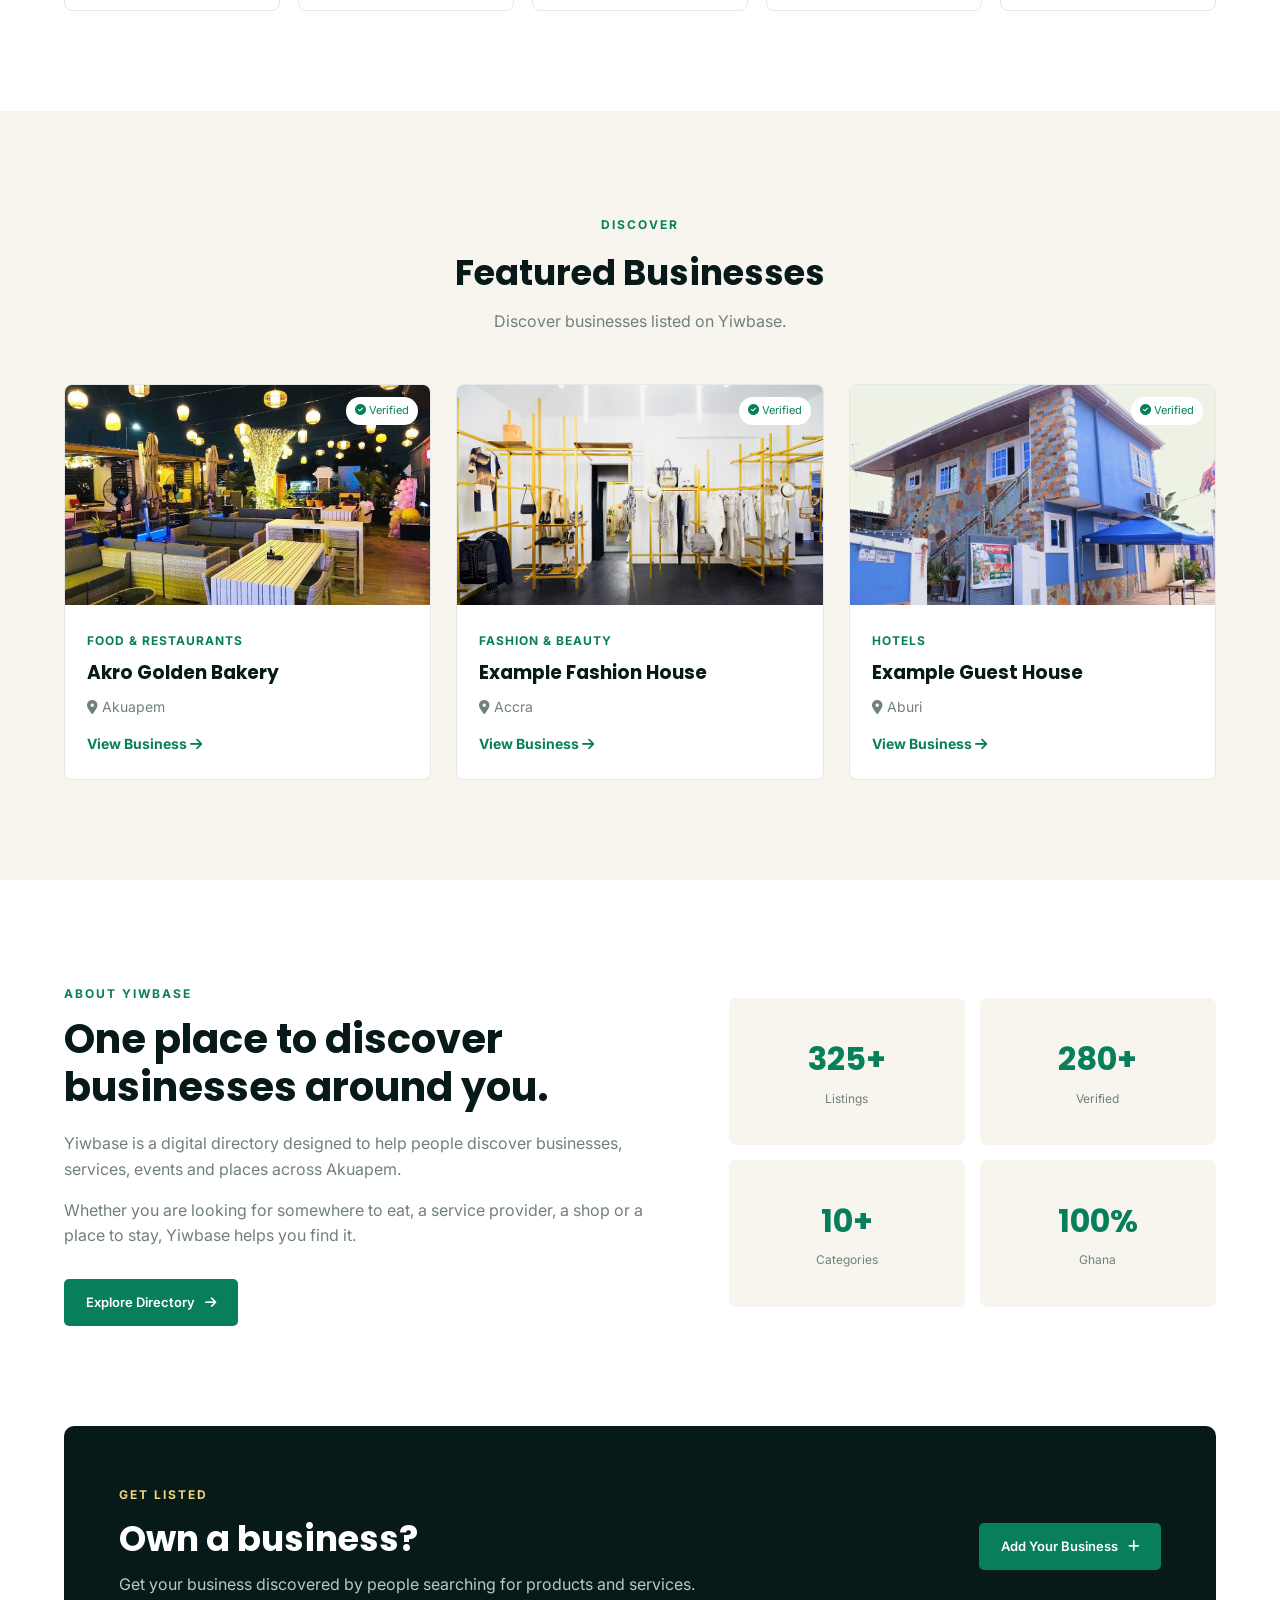
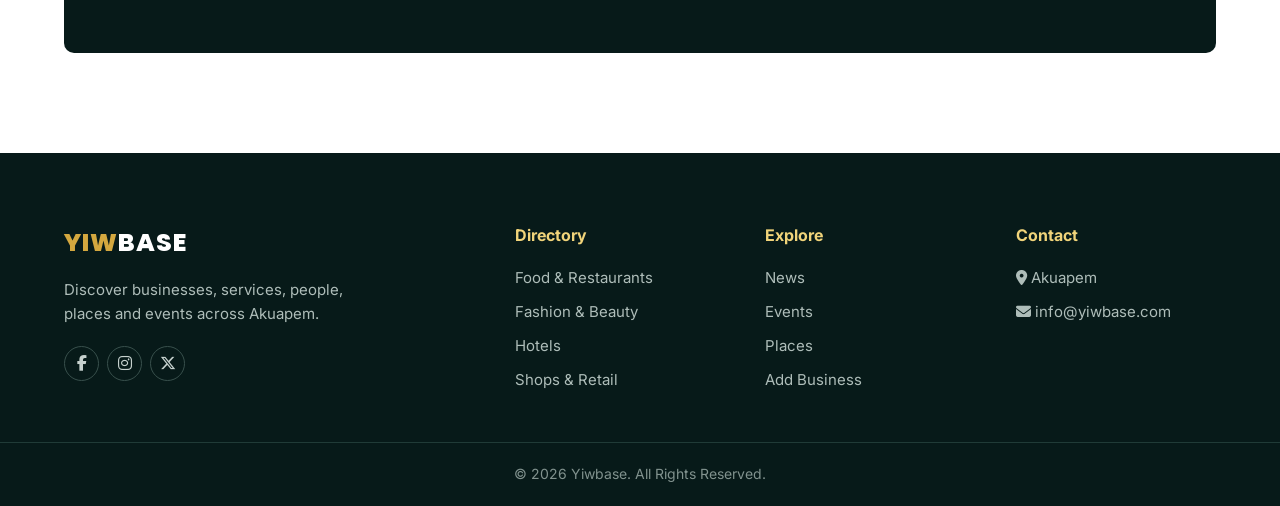
==== commit fa591cf8: "Add files via upload" ====
--- a/index.html
+++ b/index.html
@@ -500,11 +500,10 @@
                         Akuapem
                     </p>
 
-                    <a href="#">
-                        View Business
-                        <i class="fa-solid fa-arrow-right"></i>
-                    </a>
-
+                   <a href="business-details.html?name=Akro%20Golden%20Bakery">
+    View Business
+    <i class="fa-solid fa-arrow-right"></i>
+</a>
                 </div>
 
             </div>
@@ -532,11 +531,10 @@
                         Accra
                     </p>
 
-                    <a href="#">
-                        View Business
-                        <i class="fa-solid fa-arrow-right"></i>
-                    </a>
-
+                  <a href="business-details.html?name=Example%20Fashion%20House">
+    View Business
+    <i class="fa-solid fa-arrow-right"></i>
+</a>
                 </div>
 
             </div>
@@ -564,10 +562,10 @@
                         Aburi
                     </p>
 
-                    <a href="#">
-                        View Business
-                        <i class="fa-solid fa-arrow-right"></i>
-                    </a>
+                   <a href="business-details.html?name=Example%20Guest%20House">
+                View Business
+           <i class="fa-solid fa-arrow-right"></i>
+            </a>
 
                 </div>
 
@@ -598,7 +596,7 @@
             <p>
                 Yiwbase is a digital directory designed to help
                 people discover businesses, services, events and
-                places across Ghana.
+                places across Akuapem.
             </p>
 
             <p>
@@ -663,7 +661,7 @@
             </p>
         </div>
 
-        <a href="#" class="primary-btn">
+        <a href="add-business.html" class="primary-btn">
             Add Your Business
             <i class="fa-solid fa-plus"></i>
         </a>
@@ -687,7 +685,7 @@
 
             <p>
                 Discover businesses, services, people,
-                places and events across Ghana.
+                places and events across Akuapem.
             </p>
 
             <div class="socials">
@@ -761,7 +759,7 @@
 
             <p>
                 <i class="fa-solid fa-location-dot"></i>
-                Ghana
+                Akuapem
             </p>
 
             <p>
--- a/style.css
+++ b/style.css
@@ -148,7 +148,7 @@
 
     color: #e9eeee;
 
-    font-size: 14px;
+    font-size: 16px;
 
     font-weight: 500;
 
@@ -185,7 +185,7 @@
 
 .dropdown-btn i {
 
-    font-size: 10px;
+    font-size: 13px;
 }
 
 .dropdown-menu {
@@ -236,7 +236,7 @@
 
     gap: 12px;
 
-    font-size: 13px;
+    font-size: 15px;
 
     border-radius: 5px;
 }
@@ -285,7 +285,7 @@
             rgba(5,27,24,.78),
             rgba(5,27,24,.85)
         ),
-        url("../images/hero.jpg") center/cover;
+        url("images/community.jpg") center/cover;
 
     display: flex;
 
@@ -386,7 +386,7 @@
 
     padding: 15px 5px;
 
-    font-size: 14px;
+    font-size: 15px;
 }
 
 .search-box button {
@@ -570,136 +570,136 @@
 
 .category-card p {
 
+    font-size: 14px;
+
+    color: var(--muted);
+
+    margin-bottom: 18px;
+}
+
+.view-category {
+
+    color: var(--green);
+
+    font-size: 14px;
+
+    font-weight: 700;
+}
+
+.view-category i {
+
+    margin-left: 5px;
+}
+
+
+/* ================= FEATURED ================= */
+
+.featured-section {
+
+    background: var(--cream);
+}
+
+.business-grid {
+
+    display: grid;
+
+    grid-template-columns: repeat(3, 1fr);
+
+    gap: 25px;
+}
+
+.business-card {
+
+    background: white;
+
+    border-radius: 8px;
+
+    overflow: hidden;
+
+    border: 1px solid var(--border);
+
+    transition: .3s;
+}
+
+.business-card:hover {
+
+    transform: translateY(-5px);
+
+    box-shadow: 0 15px 35px rgba(0,0,0,.1);
+}
+
+.business-image {
+
+    height: 220px;
+
+    position: relative;
+}
+
+.business-image img {
+
+    height: 100%;
+}
+
+.verified {
+
+    position: absolute;
+
+    top: 12px;
+
+    right: 12px;
+
+    background: white;
+
+    color: var(--green);
+
+    font-size: 11px;
+
+    padding: 5px 9px;
+
+    border-radius: 20px;
+}
+
+.business-info {
+
+    padding: 22px;
+}
+
+.business-info small {
+
+    color: var(--green);
+
     font-size: 12px;
 
+    font-weight: 700;
+
+    letter-spacing: 1px;
+}
+
+.business-info h3 {
+
+    font-family: 'Poppins', sans-serif;
+
+    margin: 5px 0 8px;
+
+    color: var(--navy);
+}
+
+.business-info p {
+
     color: var(--muted);
 
-    margin-bottom: 18px;
-}
-
-.view-category {
+    font-size: 14px;
+}
+
+.business-info a {
 
     color: var(--green);
 
-    font-size: 12px;
-
-    font-weight: 700;
-}
-
-.view-category i {
-
-    margin-left: 5px;
-}
-
-
-/* ================= FEATURED ================= */
-
-.featured-section {
-
-    background: var(--cream);
-}
-
-.business-grid {
-
-    display: grid;
-
-    grid-template-columns: repeat(3, 1fr);
-
-    gap: 25px;
-}
-
-.business-card {
-
-    background: white;
-
-    border-radius: 8px;
-
-    overflow: hidden;
-
-    border: 1px solid var(--border);
-
-    transition: .3s;
-}
-
-.business-card:hover {
-
-    transform: translateY(-5px);
-
-    box-shadow: 0 15px 35px rgba(0,0,0,.1);
-}
-
-.business-image {
-
-    height: 220px;
-
-    position: relative;
-}
-
-.business-image img {
-
-    height: 100%;
-}
-
-.verified {
-
-    position: absolute;
-
-    top: 12px;
-
-    right: 12px;
-
-    background: white;
-
-    color: var(--green);
-
-    font-size: 11px;
-
-    padding: 5px 9px;
-
-    border-radius: 20px;
-}
-
-.business-info {
-
-    padding: 22px;
-}
-
-.business-info small {
-
-    color: var(--green);
-
-    font-size: 10px;
-
-    font-weight: 700;
-
-    letter-spacing: 1px;
-}
-
-.business-info h3 {
-
-    font-family: 'Poppins', sans-serif;
-
-    margin: 5px 0 8px;
-
-    color: var(--navy);
-}
-
-.business-info p {
-
-    color: var(--muted);
-
-    font-size: 13px;
-}
-
-.business-info a {
-
-    color: var(--green);
-
     display: inline-block;
 
     margin-top: 15px;
 
-    font-size: 13px;
+    font-size: 14px;
 
     font-weight: 700;
 }
@@ -1202,7 +1202,7 @@
 
     max-width: 300px;
 
-    font-size: 13px;
+    font-size: 15px;
 
     margin-top: 15px;
 }
@@ -1228,7 +1228,7 @@
 
     color: #aebdb9;
 
-    font-size: 12px;
+    font-size: 15px;
 }
 
 .footer-links a:hover {
@@ -1274,7 +1274,7 @@
 
     color: #81928e;
 
-    font-size: 11px;
+    font-size: 14px;
 }
 
 
@@ -1479,4 +1479,337 @@
         font-size: 35px;
     }
 
-}+}
+
+ /* =====================================================
+   MOBILE SEARCH RESULTS
+===================================================== */
+
+@media (max-width: 768px) {
+
+    /* Normal mobile layout */
+
+    .directory-layout {
+        display: flex;
+        flex-direction: column;
+    }
+
+    .directory-content {
+        order: 1;
+        width: 100%;
+    }
+
+    .category-sidebar {
+        order: 2;
+        width: 100%;
+    }
+
+
+    /* =========================================
+       HIDE CATEGORIES WHILE SEARCHING
+    ========================================= */
+
+    .category-sidebar.searching {
+        display: none !important;
+    }
+
+    #subcategoryMenu.searching {
+        display: none !important;
+    }
+
+
+    /* =========================================
+       BUSINESS RESULTS
+    ========================================= */
+
+    #businessResults {
+        width: 100%;
+        scroll-margin-top: 20px;
+    }
+
+}
+
+/* =====================================================
+   BUSINESS DETAILS PAGE
+===================================================== */
+
+.business-details {
+    padding: 120px 0 80px;
+    background: #f5f7f4;
+    min-height: 80vh;
+}
+
+.back-button {
+    display: inline-flex;
+    align-items: center;
+    gap: 8px;
+    margin-bottom: 30px;
+    color: #0b3d2e;
+    font-weight: 600;
+    text-decoration: none;
+}
+
+.business-detail-card {
+    display: grid;
+    grid-template-columns: 1fr 1fr;
+    background: #ffffff;
+    border-radius: 20px;
+    overflow: hidden;
+    box-shadow: 0 10px 35px rgba(0,0,0,0.08);
+}
+
+.business-detail-image {
+    min-height: 450px;
+}
+
+.business-detail-image img {
+    width: 100%;
+    height: 100%;
+    min-height: 450px;
+    object-fit: cover;
+    object-position: center;
+}
+
+.business-detail-content {
+    padding: 50px;
+}
+
+.verified-badge {
+    display: inline-flex;
+    align-items: center;
+    gap: 7px;
+    background: #e8f5ed;
+    color: #167044;
+    padding: 8px 14px;
+    border-radius: 30px;
+    font-size: 14px;
+    font-weight: 600;
+}
+
+.business-detail-content h1 {
+    font-size: 42px;
+    margin: 20px 0;
+    color: #0b3d2e;
+}
+
+.business-type,
+.business-location {
+    font-size: 17px;
+    margin: 12px 0;
+    color: #555;
+}
+
+.business-type i,
+.business-location i {
+    color: #d4a72c;
+    width: 25px;
+}
+
+.business-description {
+    margin-top: 35px;
+    padding-top: 25px;
+    border-top: 1px solid #eee;
+}
+
+.business-description h3 {
+    color: #0b3d2e;
+    margin-bottom: 10px;
+}
+
+.business-description p {
+    line-height: 1.8;
+    color: #666;
+}
+
+.business-actions {
+    display: flex;
+    gap: 12px;
+    margin-top: 30px;
+    flex-wrap: wrap;
+}
+
+.action-button {
+    display: inline-flex;
+    align-items: center;
+    gap: 8px;
+    background: #0b3d2e;
+    color: white;
+    padding: 13px 20px;
+    border-radius: 8px;
+    text-decoration: none;
+    font-weight: 600;
+}
+
+.action-button:hover {
+    background: #d4a72c;
+    color: #111;
+}
+
+
+/* =====================================================
+   MOBILE
+===================================================== */
+
+@media (max-width: 768px) {
+
+    .business-details {
+        padding: 100px 15px 60px;
+    }
+
+    .business-detail-card {
+        grid-template-columns: 1fr;
+    }
+
+    .business-detail-image {
+        min-height: 280px;
+    }
+
+    .business-detail-image img {
+        min-height: 280px;
+    }
+
+    .business-detail-content {
+        padding: 30px 22px;
+    }
+
+    .business-detail-content h1 {
+        font-size: 30px;
+    }
+
+    .business-actions {
+        flex-direction: column;
+    }
+
+    .action-button {
+        justify-content: center;
+        width: 100%;
+    }
+
+}
+
+/* =========================================
+   CATEGORY HERO
+========================================= */
+
+.category-hero {
+    position: relative;
+    min-height: 420px;
+    background-size: cover;
+    background-position: center;
+    background-repeat: no-repeat;
+    display: flex;
+    align-items: center;
+    color: #ffffff;
+}
+
+.category-hero-overlay {
+    position: absolute;
+    inset: 0;
+    width: 100%;
+    min-height: 100%;
+    background: linear-gradient(
+        rgba(0, 0, 0, 0.45),
+        rgba(0, 0, 0, 0.70)
+    );
+
+    display: flex;
+    align-items: center;
+}
+
+.category-hero .container {
+    position: relative;
+    z-index: 2;
+}
+
+.category-hero span {
+    display: inline-block;
+    margin-bottom: 12px;
+
+    font-size: 14px;
+    font-weight: 600;
+    letter-spacing: 2px;
+    text-transform: uppercase;
+
+    color: #ffffff;
+}
+
+.category-hero h1 {
+    margin: 0 0 15px;
+
+    font-size: 52px;
+    font-weight: 700;
+    line-height: 1.15;
+
+    color: #ffffff;
+}
+
+.category-hero p {
+    max-width: 650px;
+    margin: 0;
+
+    font-size: 18px;
+    line-height: 1.7;
+
+    color: #ffffff;
+}
+
+
+/* =========================================
+   MOBILE
+========================================= */
+
+@media (max-width: 768px) {
+
+    .category-hero {
+        min-height: 330px;
+        background-position: center;
+    }
+
+    .category-hero-overlay {
+        min-height: 330px;
+    }
+
+    .category-hero h1 {
+        font-size: 34px;
+    }
+
+    .category-hero p {
+        font-size: 15px;
+        line-height: 1.6;
+        max-width: 100%;
+    }
+
+    .category-hero span {
+        font-size: 11px;
+        letter-spacing: 1.5px;
+    }
+}
+
+
+/* =========================================
+   SMALL PHONES
+========================================= */
+
+@media (max-width: 480px) {
+
+    .category-hero {
+        min-height: 300px;
+    }
+
+    .category-hero-overlay {
+        min-height: 300px;
+    }
+
+    .category-hero h1 {
+        font-size: 30px;
+    }
+
+    .category-hero p {
+        font-size: 14px;
+    }
+}
+
+
+
+
+ 
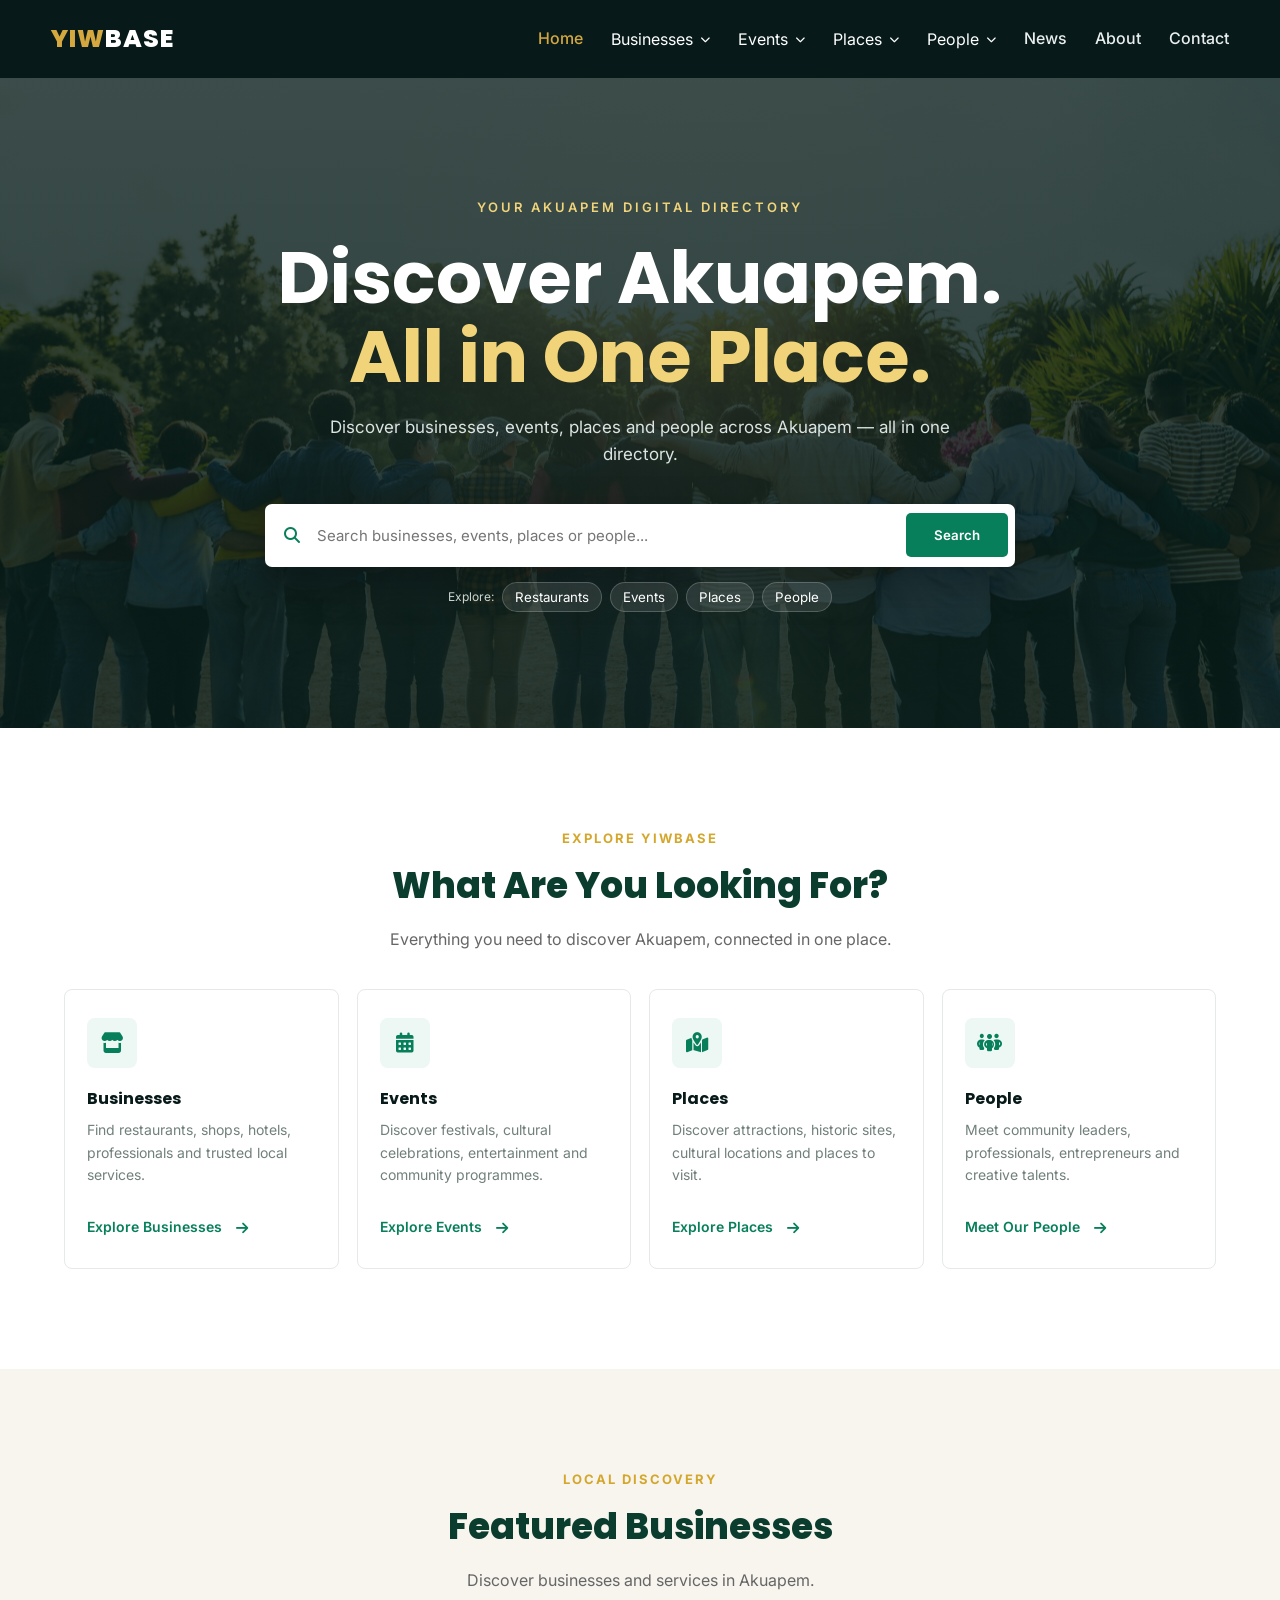
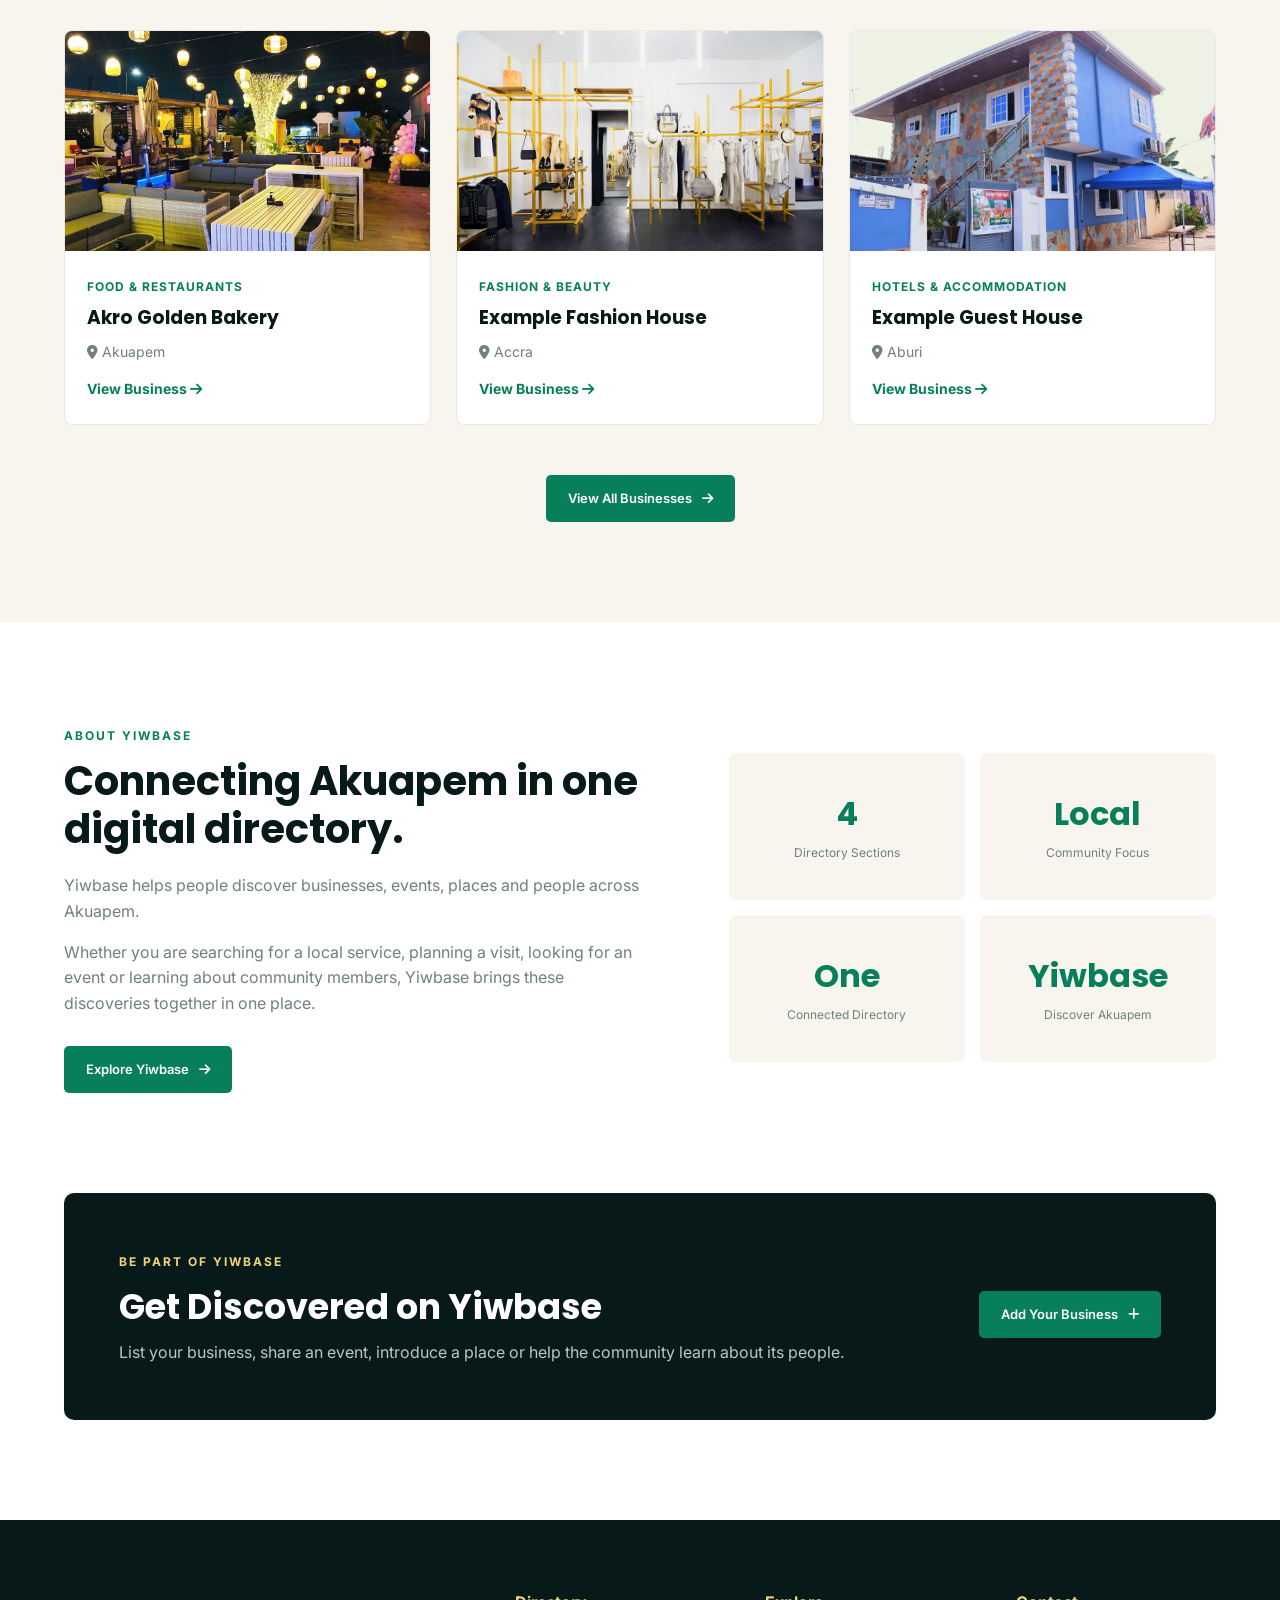
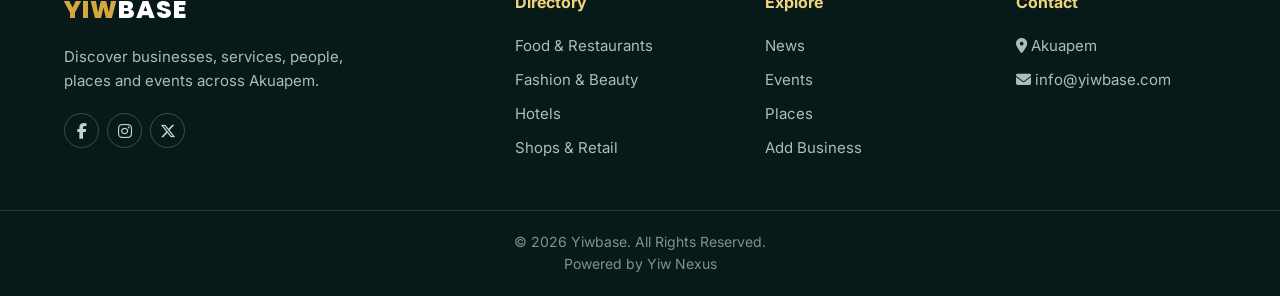
==== commit fb460d24: "Add files via upload" ====
--- a/index.html
+++ b/index.html
@@ -15,25 +15,33 @@
 
 <body>
 
-<!-- ================= NAVBAR ================= -->
+ 
+ <!--  NAVBAR  -->
 
 <header class="navbar">
 
     <div class="nav-container">
 
+        <!-- LOGO -->
         <a href="index.html" class="logo">
             <span>YIW</span>BASE
         </a>
 
+
+        <!-- NAVIGATION -->
         <nav id="mainNav">
 
+            <!-- HOME -->
             <a href="index.html" class="active">
                 Home
             </a>
 
+
+            <!--  USINESSES DROPDOWN   -->
+
             <div class="nav-dropdown">
 
-                <button class="dropdown-btn">
+                <button class="dropdown-btn" type="button">
                     Businesses
                     <i class="fa-solid fa-chevron-down"></i>
                 </button>
@@ -85,414 +93,358 @@
                         Technology
                     </a>
 
-                    <a href="business.html?category=events">
+                </div>
+
+            </div>
+
+
+            <!-- =========================
+                 EVENTS DROPDOWN
+            ========================= -->
+
+            <div class="nav-dropdown">
+
+                <button class="dropdown-btn" type="button">
+                    Events
+                    <i class="fa-solid fa-chevron-down"></i>
+                </button>
+
+                <div class="dropdown-menu">
+
+                    <a href="events.html">
                         <i class="fa-solid fa-calendar-days"></i>
-                        Events & Entertainment
-                    </a>
-
-                </div>
-
-            </div>
-
+                        All Events
+                    </a>
+
+                    <a href="events.html?category=festivals">
+                        <i class="fa-solid fa-drum"></i>
+                        Festivals
+                    </a>
+
+                    <a href="events.html?category=cultural">
+                        <i class="fa-solid fa-masks-theater"></i>
+                        Cultural Events
+                    </a>
+
+                    <a href="events.html?category=entertainment">
+                        <i class="fa-solid fa-music"></i>
+                        Entertainment
+                    </a>
+
+                    <a href="events.html?category=business">
+                        <i class="fa-solid fa-briefcase"></i>
+                        Business Events
+                    </a>
+
+                    <a href="events.html?category=sports">
+                        <i class="fa-solid fa-futbol"></i>
+                        Sports
+                    </a>
+
+                </div>
+
+            </div>
+
+
+            <!-- =========================
+                 PLACES DROPDOWN
+            ========================= -->
+
+            <div class="nav-dropdown">
+
+                <button class="dropdown-btn" type="button">
+                    Places
+                    <i class="fa-solid fa-chevron-down"></i>
+                </button>
+
+                <div class="dropdown-menu">
+
+                    <a href="places.html">
+                        <i class="fa-solid fa-location-dot"></i>
+                        All Places
+                    </a>
+
+                    <a href="places.html?category=tourist-attractions">
+                        <i class="fa-solid fa-mountain-sun"></i>
+                        Tourist Attractions
+                    </a>
+
+                    <a href="places.html?category=historic">
+                        <i class="fa-solid fa-landmark"></i>
+                        Historic Places
+                    </a>
+
+                    <a href="places.html?category=culture">
+                        <i class="fa-solid fa-building-columns"></i>
+                        Cultural Places
+                    </a>
+
+                    <a href="places.html?category=hotels">
+                        <i class="fa-solid fa-hotel"></i>
+                        Hotels & Lodging
+                    </a>
+
+                    <a href="places.html?category=restaurants">
+                        <i class="fa-solid fa-utensils"></i>
+                        Restaurants
+                    </a>
+
+                </div>
+
+            </div>
+
+
+            <!-- =========================
+                 PEOPLE DROPDOWN
+            ========================= -->
+
+            <div class="nav-dropdown">
+
+                <button class="dropdown-btn" type="button">
+                    People
+                    <i class="fa-solid fa-chevron-down"></i>
+                </button>
+
+                <div class="dropdown-menu">
+
+                    <a href="people.html">
+                        <i class="fa-solid fa-users"></i>
+                        All People
+                    </a>
+
+                    <a href="people.html?category=leaders">
+                        <i class="fa-solid fa-crown"></i>
+                        Community Leaders
+                    </a>
+
+                    <a href="people.html?category=professionals">
+                        <i class="fa-solid fa-user-tie"></i>
+                        Professionals
+                    </a>
+
+                    <a href="people.html?category=business">
+                        <i class="fa-solid fa-briefcase"></i>
+                        Business People
+                    </a>
+
+                    <a href="people.html?category=creatives">
+                        <i class="fa-solid fa-palette"></i>
+                        Creatives
+                    </a>
+
+                    <a href="people.html?category=public-figures">
+                        <i class="fa-solid fa-star"></i>
+                        Public Figures
+                    </a>
+
+                </div>
+
+            </div>
+
+
+            <!-- NEWS -->
             <a href="news.html">
                 News
             </a>
 
-            <a href="#about">
+
+            <!-- ABOUT -->
+            <a href="index.html#about">
                 About
             </a>
 
-            <a href="#contact">
+
+            <!-- CONTACT -->
+            <a href="index.html#contact">
                 Contact
             </a>
 
         </nav>
 
-        <button class="menu-btn" id="menuBtn">
+
+        <!-- MOBILE MENU BUTTON -->
+        <button class="menu-btn" id="menuBtn" type="button">
             <i class="fa-solid fa-bars"></i>
         </button>
 
     </div>
 
 </header>
-
-
+ 
 <!-- ================= HERO ================= -->
 
 <section class="hero">
-
     <div class="hero-overlay"></div>
 
     <div class="hero-content">
-
-        <span class="hero-small">
-            AKUAPEM DIGITAL DIRECTORY
-        </span>
+        <span class="hero-small">YOUR AKUAPEM DIGITAL DIRECTORY</span>
 
         <h1>
-            Discover Businesses.<br>
-            <span>Discover AKUAPEM.</span>
+            Discover Akuapem.<br>
+            <span>All in One Place.</span>
         </h1>
 
         <p>
-            Find trusted businesses, services, people, places and events
-            around your community.
+            Discover businesses, events, places and people
+            across Akuapem — all in one directory.
         </p>
 
-
-        <!-- SEARCH -->
-
-        <div class="search-box">
-
+        <form class="search-box" id="homeSearchForm">
             <i class="fa-solid fa-magnifying-glass"></i>
 
             <input
-                type="text"
+                type="search"
                 id="homeSearch"
-                placeholder="Search businesses, services or locations..."
+                placeholder="Search businesses, events, places or people..."
+                aria-label="Search the Yiwbase directory"
+                required
             >
 
-            <button onclick="searchBusinesses()">
-                Search
-            </button>
-
-        </div>
+            <button type="submit">Search</button>
+        </form>
 
         <div class="popular-searches">
-
-            <span>Popular:</span>
-
-            <button onclick="quickSearch('Restaurants')">
+            <span>Explore:</span>
+
+            <button type="button" onclick="quickSearch('Restaurants')">
                 Restaurants
             </button>
 
-            <button onclick="quickSearch('Hotels')">
-                Hotels
-            </button>
-
-            <button onclick="quickSearch('Fashion')">
-                Fashion
-            </button>
-
-            <button onclick="quickSearch('Events')">
+            <button type="button" onclick="quickSearch('Events')">
                 Events
             </button>
 
-        </div>
-
+            <button type="button" onclick="quickSearch('Tourist Attractions')">
+                Places
+            </button>
+
+            <button type="button" onclick="quickSearch('Community Leaders')">
+                People
+            </button>
+        </div>
     </div>
-
 </section>
 
 
-<!-- ================= CATEGORIES ================= -->
-
-<section class="categories-section">
-
+<!-- ================= EXPLORE YIWBASE ================= -->
+
+<section class="categories-section" id="explore">
     <div class="container">
 
         <div class="section-heading">
-
-            <span>EXPLORE</span>
-
-            <h2>
-                Browse Business Categories
-            </h2>
-
+            <span>EXPLORE YIWBASE</span>
+            <h2>What Are You Looking For?</h2>
             <p>
-                Find the businesses and services you need.
+                Everything you need to discover Akuapem,
+                connected in one place.
             </p>
-
-        </div>
-
-
-        <div class="category-grid">
-
-
-            <!-- FOOD -->
-
-            <div class="category-card"
-                 onclick="openCategory('food')">
-
+        </div>
+
+        <div class="category-grid directory-grid">
+
+            <!-- BUSINESSES -->
+            <a href="business.html" class="category-card directory-card">
                 <div class="category-icon">
-                    <i class="fa-solid fa-utensils"></i>
-                </div>
-
-                <h3>Food & Restaurants</h3>
+                    <i class="fa-solid fa-store"></i>
+                </div>
+
+                <h3>Businesses</h3>
 
                 <p>
-                    Restaurants, chop bars, bakeries,
-                    catering and food vendors.
+                    Find restaurants, shops, hotels, professionals
+                    and trusted local services.
                 </p>
 
                 <span class="view-category">
-                    Explore
+                    Explore Businesses
                     <i class="fa-solid fa-arrow-right"></i>
                 </span>
-
-            </div>
-
-
-            <!-- FASHION -->
-
-            <div class="category-card"
-                 onclick="openCategory('fashion')">
-
+            </a>
+
+            <!-- EVENTS -->
+            <a href="events.html" class="category-card directory-card">
                 <div class="category-icon">
-                    <i class="fa-solid fa-shirt"></i>
-                </div>
-
-                <h3>Fashion & Beauty</h3>
+                    <i class="fa-solid fa-calendar-days"></i>
+                </div>
+
+                <h3>Events</h3>
 
                 <p>
-                    Fashion designers, salons,
-                    barbers, makeup artists and boutiques.
+                    Discover festivals, cultural celebrations,
+                    entertainment and community programmes.
                 </p>
 
                 <span class="view-category">
-                    Explore
+                    Explore Events
                     <i class="fa-solid fa-arrow-right"></i>
                 </span>
-
-            </div>
-
-
-            <!-- HOTELS -->
-
-            <div class="category-card"
-                 onclick="openCategory('hotels')">
-
+            </a>
+
+            <!-- PLACES -->
+            <a href="places.html" class="category-card directory-card">
                 <div class="category-icon">
-                    <i class="fa-solid fa-hotel"></i>
-                </div>
-
-                <h3>Hotels & Accommodation</h3>
+                    <i class="fa-solid fa-map-location-dot"></i>
+                </div>
+
+                <h3>Places</h3>
 
                 <p>
-                    Hotels, guest houses, apartments
-                    and short stays.
+                    Discover attractions, historic sites,
+                    cultural locations and places to visit.
                 </p>
 
                 <span class="view-category">
-                    Explore
+                    Explore Places
                     <i class="fa-solid fa-arrow-right"></i>
                 </span>
-
-            </div>
-
-
-            <!-- SHOPS -->
-
-            <div class="category-card"
-                 onclick="openCategory('shops')">
-
+            </a>
+
+            <!-- PEOPLE -->
+            <a href="people.html" class="category-card directory-card">
                 <div class="category-icon">
-                    <i class="fa-solid fa-store"></i>
-                </div>
-
-                <h3>Shops & Retail</h3>
+                    <i class="fa-solid fa-people-group"></i>
+                </div>
+
+                <h3>People</h3>
 
                 <p>
-                    Supermarkets, provisions,
-                    electronics and retail shops.
+                    Meet community leaders, professionals,
+                    entrepreneurs and creative talents.
                 </p>
 
                 <span class="view-category">
-                    Explore
+                    Meet Our People
                     <i class="fa-solid fa-arrow-right"></i>
                 </span>
-
-            </div>
-
-
-            <!-- HEALTH -->
-
-            <div class="category-card"
-                 onclick="openCategory('health')">
-
-                <div class="category-icon">
-                    <i class="fa-solid fa-heart-pulse"></i>
-                </div>
-
-                <h3>Health & Pharmacy</h3>
-
-                <p>
-                    Pharmacies, hospitals, clinics,
-                    laboratories and health services.
-                </p>
-
-                <span class="view-category">
-                    Explore
-                    <i class="fa-solid fa-arrow-right"></i>
-                </span>
-
-            </div>
-
-
-            <!-- EDUCATION -->
-
-            <div class="category-card"
-                 onclick="openCategory('education')">
-
-                <div class="category-icon">
-                    <i class="fa-solid fa-graduation-cap"></i>
-                </div>
-
-                <h3>Education</h3>
-
-                <p>
-                    Schools, training centres,
-                    tutors and educational services.
-                </p>
-
-                <span class="view-category">
-                    Explore
-                    <i class="fa-solid fa-arrow-right"></i>
-                </span>
-
-            </div>
-
-
-            <!-- CONSTRUCTION -->
-
-            <div class="category-card"
-                 onclick="openCategory('construction')">
-
-                <div class="category-icon">
-                    <i class="fa-solid fa-building"></i>
-                </div>
-
-                <h3>Construction</h3>
-
-                <p>
-                    Contractors, architects,
-                    building materials and artisans.
-                </p>
-
-                <span class="view-category">
-                    Explore
-                    <i class="fa-solid fa-arrow-right"></i>
-                </span>
-
-            </div>
-
-
-            <!-- TRANSPORT -->
-
-            <div class="category-card"
-                 onclick="openCategory('transport')">
-
-                <div class="category-icon">
-                    <i class="fa-solid fa-car"></i>
-                </div>
-
-                <h3>Transport</h3>
-
-                <p>
-                    Car rentals, taxis, logistics,
-                    delivery and transportation.
-                </p>
-
-                <span class="view-category">
-                    Explore
-                    <i class="fa-solid fa-arrow-right"></i>
-                </span>
-
-            </div>
-
-
-            <!-- TECHNOLOGY -->
-
-            <div class="category-card"
-                 onclick="openCategory('technology')">
-
-                <div class="category-icon">
-                    <i class="fa-solid fa-laptop"></i>
-                </div>
-
-                <h3>Technology</h3>
-
-                <p>
-                    Web designers, IT services,
-                    software and electronics.
-                </p>
-
-                <span class="view-category">
-                    Explore
-                    <i class="fa-solid fa-arrow-right"></i>
-                </span>
-
-            </div>
-
-
-            <!-- EVENTS -->
-
-            <div class="category-card"
-                 onclick="openCategory('events')">
-
-                <div class="category-icon">
-                    <i class="fa-solid fa-calendar-days"></i>
-                </div>
-
-                <h3>Events & Entertainment</h3>
-
-                <p>
-                    Event planners, DJs, photographers,
-                    lounges and entertainment.
-                </p>
-
-                <span class="view-category">
-                    Explore
-                    <i class="fa-solid fa-arrow-right"></i>
-                </span>
-
-            </div>
-
-        </div>
-
+            </a>
+
+        </div>
     </div>
-
 </section>
 
 
-<!-- ================= FEATURED ================= -->
-
-<section class="featured-section">
-
+<!-- ================= FEATURED BUSINESSES ================= -->
+
+<section class="featured-section" id="featured-businesses">
     <div class="container">
 
         <div class="section-heading">
-
-            <span>DISCOVER</span>
-
-            <h2>
-                Featured Businesses
-            </h2>
-
-            <p>
-                Discover businesses listed on Yiwbase.
-            </p>
-
-        </div>
-
+            <span>LOCAL DISCOVERY</span>
+            <h2>Featured Businesses</h2>
+            <p>Discover businesses and services in Akuapem.</p>
+        </div>
 
         <div class="business-grid">
 
-
             <div class="business-card">
-
                 <div class="business-image">
-                    <img src="images/restaurant.jpg" alt="Business">
-                    <span class="verified">
-                        <i class="fa-solid fa-circle-check"></i>
-                        Verified
-                    </span>
+                    <img src="images/restaurant.jpg"
+                         alt="Restaurant business"
+                         loading="lazy">
                 </div>
 
                 <div class="business-info">
-
-                    <small>FOOD & RESTAURANTS</small>
-
+                    <small>FOOD &amp; RESTAURANTS</small>
                     <h3>Akro Golden Bakery</h3>
 
                     <p>
@@ -500,30 +452,22 @@
                         Akuapem
                     </p>
 
-                   <a href="business-details.html?name=Akro%20Golden%20Bakery">
-    View Business
-    <i class="fa-solid fa-arrow-right"></i>
-</a>
-                </div>
-
-            </div>
-
+                    <a href="business-details.html?name=Akro%20Golden%20Bakery">
+                        View Business
+                        <i class="fa-solid fa-arrow-right"></i>
+                    </a>
+                </div>
+            </div>
 
             <div class="business-card">
-
                 <div class="business-image">
-                    <img src="images/fashion.jpg" alt="Business">
-
-                    <span class="verified">
-                        <i class="fa-solid fa-circle-check"></i>
-                        Verified
-                    </span>
+                    <img src="images/fashion.jpg"
+                         alt="Fashion business"
+                         loading="lazy">
                 </div>
 
                 <div class="business-info">
-
-                    <small>FASHION & BEAUTY</small>
-
+                    <small>FASHION &amp; BEAUTY</small>
                     <h3>Example Fashion House</h3>
 
                     <p>
@@ -531,30 +475,22 @@
                         Accra
                     </p>
 
-                  <a href="business-details.html?name=Example%20Fashion%20House">
-    View Business
-    <i class="fa-solid fa-arrow-right"></i>
-</a>
-                </div>
-
-            </div>
-
+                    <a href="business-details.html?name=Example%20Fashion%20House">
+                        View Business
+                        <i class="fa-solid fa-arrow-right"></i>
+                    </a>
+                </div>
+            </div>
 
             <div class="business-card">
-
                 <div class="business-image">
-                    <img src="images/guesshouse.jpg" alt="Business">
-
-                    <span class="verified">
-                        <i class="fa-solid fa-circle-check"></i>
-                        Verified
-                    </span>
+                    <img src="images/guesshouse.jpg"
+                         alt="Guest house"
+                         loading="lazy">
                 </div>
 
                 <div class="business-info">
-
-                    <small>HOTELS</small>
-
+                    <small>HOTELS &amp; ACCOMMODATION</small>
                     <h3>Example Guest House</h3>
 
                     <p>
@@ -562,102 +498,98 @@
                         Aburi
                     </p>
 
-                   <a href="business-details.html?name=Example%20Guest%20House">
-                View Business
-           <i class="fa-solid fa-arrow-right"></i>
-            </a>
-
-                </div>
-
-            </div>
-
+                    <a href="business-details.html?name=Example%20Guest%20House">
+                        View Business
+                        <i class="fa-solid fa-arrow-right"></i>
+                    </a>
+                </div>
+            </div>
+
+        </div>
+
+        <div class="directory-view-all">
+            <a href="business.html" class="primary-btn">
+                View All Businesses
+                <i class="fa-solid fa-arrow-right"></i>
+            </a>
         </div>
 
     </div>
-
 </section>
 
+ 
+
 
 <!-- ================= ABOUT ================= -->
 
 <section class="about-section" id="about">
-
     <div class="container about-grid">
 
         <div class="about-content">
-
             <span>ABOUT YIWBASE</span>
 
             <h2>
-                One place to discover
-                businesses around you.
+                Connecting Akuapem
+                in one digital directory.
             </h2>
 
             <p>
-                Yiwbase is a digital directory designed to help
-                people discover businesses, services, events and
-                places across Akuapem.
+                Yiwbase helps people discover businesses, events,
+                places and people across Akuapem.
             </p>
 
             <p>
-                Whether you are looking for somewhere to eat,
-                a service provider, a shop or a place to stay,
-                Yiwbase helps you find it.
+                Whether you are searching for a local service,
+                planning a visit, looking for an event or learning
+                about community members, Yiwbase brings these
+                discoveries together in one place.
             </p>
 
             <a href="business.html" class="primary-btn">
-                Explore Directory
+                Explore Yiwbase
                 <i class="fa-solid fa-arrow-right"></i>
             </a>
-
-        </div>
-
+        </div>
 
         <div class="about-stats">
-
             <div>
-                <strong>325+</strong>
-                <span>Listings</span>
+                <strong>4</strong>
+                <span>Directory Sections</span>
             </div>
 
             <div>
-                <strong>280+</strong>
-                <span>Verified</span>
+                <strong>Local</strong>
+                <span>Community Focus</span>
             </div>
 
             <div>
-                <strong>10+</strong>
-                <span>Categories</span>
+                <strong>One</strong>
+                <span>Connected Directory</span>
             </div>
 
             <div>
-                <strong>100%</strong>
-                <span>Ghana</span>
-            </div>
-
+                <strong>Yiwbase</strong>
+                <span>Discover Akuapem</span>
+            </div>
         </div>
 
     </div>
-
 </section>
 
 
-<!-- ================= CONTACT ================= -->
+<!-- ================= CONTACT / GET LISTED ================= -->
 
 <section class="contact-section" id="contact">
-
     <div class="container contact-box">
 
         <div>
-            <span>GET LISTED</span>
-
-            <h2>
-                Own a business?
-            </h2>
+            <span>BE PART OF YIWBASE</span>
+
+            <h2>Get Discovered on Yiwbase</h2>
 
             <p>
-                Get your business discovered by people
-                searching for products and services.
+                List your business, share an event, introduce a place
+                or help the community learn about its people.
             </p>
         </div>
 
@@ -667,8 +599,11 @@
         </a>
 
     </div>
-
 </section>
+
+
+  
+
 
 
 <!-- ================= FOOTER ================= -->
@@ -778,12 +713,52 @@
             © 2026 Yiwbase. All Rights Reserved.
         </p>
 
+        <p>
+            Powered by Yiw Nexus
+        </p>
+
+
     </div>
 
 </footer>
 
 
 <script src="script.js"></script>
+
+
+<script>
+function runYiwbaseSearch(query) {
+    const value = query.trim().toLowerCase();
+
+    if (!value) return;
+
+    const routes = [
+        { words: ["event", "festival", "concert", "celebration"], url: "events.html" },
+        { words: ["place", "tourist", "garden", "historic", "attraction"], url: "places.html" },
+        { words: ["person", "people", "leader", "professional", "creative"], url: "people.html" },
+        { words: ["business", "restaurant", "food", "hotel", "fashion", "shop", "pharmacy"], url: "business.html" }
+    ];
+
+    const match = routes.find(route =>
+        route.words.some(word => value.includes(word))
+    );
+
+    if (match) {
+        window.location.href = match.url + "?search=" + encodeURIComponent(query);
+    } else {
+        window.location.href = "business.html?search=" + encodeURIComponent(query);
+    }
+}
+
+document.getElementById("homeSearchForm")?.addEventListener("submit", function (event) {
+    event.preventDefault();
+    runYiwbaseSearch(document.getElementById("homeSearch").value);
+});
+
+function quickSearch(query) {
+    runYiwbaseSearch(query);
+}
+</script>
 
 </body>
 </html>
--- a/style.css
+++ b/style.css
@@ -166,95 +166,252 @@
     color: var(--gold);
 }
 
-
-/* DROPDOWN */
+ /* =====================================================
+   NAVBAR DROPDOWNS
+===================================================== */
 
 .nav-dropdown {
-
     position: relative;
 }
 
+
+/* DROPDOWN BUTTON */
+
 .dropdown-btn {
-
     display: flex;
-
     align-items: center;
-
     gap: 7px;
-}
+
+    background: none;
+    border: none;
+
+    color: inherit;
+    font-family: inherit;
+    font-size: inherit;
+    font-weight: inherit;
+
+    cursor: pointer;
+    padding: 0;
+}
+
+
+/* CHEVRON */
 
 .dropdown-btn i {
-
-    font-size: 13px;
-}
+    font-size: 10px;
+    transition: transform 0.3s ease;
+}
+
+
+/* DROPDOWN MENU */
 
 .dropdown-menu {
-
     position: absolute;
-
-    top: 35px;
-
-    left: -20px;
-
-    width: 245px;
-
-    background: white;
-
-    border-radius: 8px;
-
-    box-shadow: 0 15px 45px rgba(0,0,0,.15);
-
-    padding: 10px;
+    top: calc(100% + 15px);
+    left: 50%;
+
+    transform: translateX(-50%) translateY(10px);
+
+    width: 250px;
+    padding: 10px 0;
+
+    background: #ffffff;
+
+    border-radius: 10px;
+
+    box-shadow: 0 12px 35px rgba(0, 0, 0, 0.15);
 
     opacity: 0;
-
     visibility: hidden;
 
-    transform: translateY(10px);
-
-    transition: .3s;
-}
-
-.nav-dropdown:hover .dropdown-menu {
-
-    opacity: 1;
-
-    visibility: visible;
-
-    transform: translateY(0);
-}
+    transition:
+        opacity 0.25s ease,
+        transform 0.25s ease,
+        visibility 0.25s ease;
+
+    z-index: 9999;
+}
+
+
+/* SMALL ARROW ABOVE DROPDOWN */
+
+.dropdown-menu::before {
+    content: "";
+
+    position: absolute;
+
+    top: -7px;
+    left: 50%;
+
+    transform: translateX(-50%);
+
+    width: 14px;
+    height: 14px;
+
+    background: #ffffff;
+
+    rotate: 45deg;
+}
+
+
+/* DROPDOWN LINKS */
 
 .dropdown-menu a {
-
-    color: var(--text);
-
-    padding: 10px;
-
     display: flex;
-
     align-items: center;
 
     gap: 12px;
 
-    font-size: 15px;
-
-    border-radius: 5px;
-}
+    padding: 11px 18px;
+
+    color: #222222;
+
+    text-decoration: none;
+
+    font-size: 14px;
+    font-weight: 500;
+
+    transition:
+        background 0.2s ease,
+        color 0.2s ease,
+        padding-left 0.2s ease;
+}
+
+
+/* ICON */
+
+.dropdown-menu a i {
+    width: 18px;
+
+    color: #0b3d2e;
+
+    font-size: 14px;
+}
+
+
+/* HOVER */
 
 .dropdown-menu a:hover {
-
-    background: #f2f6f4;
-
-    color: var(--green);
-}
-
-.dropdown-menu i {
-
-    width: 20px;
-
-    color: var(--gold);
-}
-
+    background: #f3f7f5;
+    color: #0b3d2e;
+
+    padding-left: 23px;
+}
+
+.dropdown-menu a:hover i {
+    color: #d4a72c;
+}
+
+
+/* DESKTOP HOVER */
+
+@media (min-width: 769px) {
+
+    .nav-dropdown:hover .dropdown-menu {
+        opacity: 1;
+        visibility: visible;
+
+        transform: translateX(-50%) translateY(0);
+    }
+
+    .nav-dropdown:hover .dropdown-btn i {
+        transform: rotate(180deg);
+    }
+
+}
+
+
+/* =====================================================
+   MOBILE NAVIGATION
+===================================================== */
+
+@media (max-width: 768px) {
+
+    /* NAV DROPDOWN */
+
+    .nav-dropdown {
+        width: 100%;
+    }
+
+
+    /* DROPDOWN BUTTON */
+
+    .dropdown-btn {
+        width: 100%;
+
+        justify-content: space-between;
+
+        padding: 14px 0;
+
+        color: inherit;
+    }
+
+
+    /* DROPDOWN MENU */
+
+    .dropdown-menu {
+        position: static;
+
+        width: 100%;
+
+        padding: 0;
+
+        margin: 0;
+
+        transform: none;
+
+        background: transparent;
+
+        border-radius: 0;
+
+        box-shadow: none;
+
+        opacity: 1;
+        visibility: visible;
+
+        display: none;
+    }
+
+
+    /* REMOVE DESKTOP ARROW */
+
+    .dropdown-menu::before {
+        display: none;
+    }
+
+
+    /* MOBILE LINKS */
+
+    .dropdown-menu a {
+        padding: 11px 15px 11px 25px;
+
+        background: rgba(0, 0, 0, 0.03);
+
+        border-left: 2px solid transparent;
+    }
+
+
+    .dropdown-menu a:hover {
+        padding-left: 30px;
+
+        background: rgba(0, 0, 0, 0.06);
+    }
+
+
+    /* WHEN DROPDOWN IS OPEN */
+
+    .nav-dropdown.open .dropdown-menu {
+        display: block;
+    }
+
+
+    /* ROTATE ARROW */
+
+    .nav-dropdown.open .dropdown-btn i {
+        transform: rotate(180deg);
+    }
+
+}
 
 /* MOBILE BUTTON */
 
@@ -1810,6 +1967,1873 @@
 }
 
 
-
-
- +/* =====================================================
+   CATEGORY FILTERS
+===================================================== */
+
+.subcategory-menu {
+    display: flex;
+    flex-wrap: wrap;
+    gap: 10px;
+    margin: 25px 0 30px;
+}
+
+.subcategory-btn {
+    display: inline-flex;
+    align-items: center;
+    justify-content: center;
+
+    padding: 10px 18px;
+
+    border: 1px solid #0b3d2e;
+    border-radius: 30px;
+
+    background: #ffffff;
+    color: #0b3d2e;
+
+    font-size: 14px;
+    font-weight: 600;
+
+    cursor: pointer;
+
+    transition:
+        background 0.3s ease,
+        color 0.3s ease,
+        border-color 0.3s ease,
+        transform 0.2s ease;
+}
+
+.subcategory-btn:hover {
+    background: #0b3d2e;
+    border-color: #0b3d2e;
+    color: #ffffff;
+
+    transform: translateY(-2px);
+}
+
+
+/* ACTIVE FILTER */
+
+.subcategory-btn.active {
+    background: #d4a72c;
+    border-color: #d4a72c;
+    color: #111111;
+}
+
+
+/* ALL BUTTON */
+
+.subcategory-btn.all-filter {
+    background: #0b3d2e;
+    border-color: #0b3d2e;
+    color: #ffffff;
+}
+
+.subcategory-btn.all-filter:hover {
+    background: #d4a72c;
+    border-color: #d4a72c;
+    color: #111111;
+}
+
+
+/* =====================================================
+   MOBILE FILTERS
+===================================================== */
+
+@media (max-width: 768px) {
+
+    .subcategory-menu {
+        display: flex;
+        flex-wrap: nowrap;
+
+        gap: 8px;
+
+        margin: 20px 0 25px;
+
+        overflow-x: auto;
+
+        padding-bottom: 8px;
+
+        scrollbar-width: none;
+    }
+
+    .subcategory-menu::-webkit-scrollbar {
+        display: none;
+    }
+
+    .subcategory-btn {
+        flex: 0 0 auto;
+
+        padding: 9px 15px;
+
+        font-size: 13px;
+
+        white-space: nowrap;
+    }
+
+}
+
+
+/* =====================================================
+   EVENTS PAGE
+===================================================== */
+
+.events-page-hero {
+    min-height: 380px;
+    display: flex;
+    align-items: center;
+    background:
+        linear-gradient(
+            rgba(11, 61, 46, 0.78),
+            rgba(11, 61, 46, 0.78)
+        ),
+        url("images/event.png") center/cover no-repeat;
+    color: #ffffff;
+}
+
+.events-page-hero .hero-small-title {
+    display: inline-block;
+    margin-bottom: 12px;
+    font-size: 13px;
+    font-weight: 700;
+    letter-spacing: 2px;
+}
+
+.events-page-hero h1 {
+    margin: 0 0 15px;
+    font-size: 52px;
+    font-weight: 800;
+}
+
+.events-page-hero p {
+    max-width: 650px;
+    margin: 0;
+    font-size: 17px;
+    line-height: 1.7;
+}
+
+
+/* =====================================================
+   EVENTS SECTION
+===================================================== */
+
+.events-section {
+    padding: 80px 0;
+    background: #ffffff;
+}
+
+.section-heading {
+    text-align: center;
+    max-width: 700px;
+    margin: 0 auto 35px;
+}
+
+.section-heading > span {
+    display: block;
+    margin-bottom: 8px;
+    color: #d4a72c;
+    font-size: 13px;
+    font-weight: 700;
+    letter-spacing: 2px;
+}
+
+.section-heading h2 {
+    margin: 0 0 12px;
+    color: #0b3d2e;
+    font-size: 36px;
+    font-weight: 800;
+}
+
+.section-heading p {
+    margin: 0;
+    color: #666666;
+    line-height: 1.7;
+}
+
+
+/* =====================================================
+   EVENT SEARCH
+===================================================== */
+
+.events-search {
+    position: relative;
+    max-width: 600px;
+    margin: 0 auto 30px;
+}
+
+.events-search i {
+    position: absolute;
+    top: 50%;
+    left: 18px;
+    transform: translateY(-50%);
+
+    color: #777777;
+}
+
+.events-search input {
+    width: 100%;
+    height: 52px;
+
+    padding: 0 20px 0 48px;
+
+    border: 1px solid #dddddd;
+    border-radius: 30px;
+
+    outline: none;
+
+    font-family: inherit;
+    font-size: 15px;
+
+    transition: border-color 0.3s ease,
+                box-shadow 0.3s ease;
+}
+
+.events-search input:focus {
+    border-color: #0b3d2e;
+
+    box-shadow:
+        0 0 0 3px rgba(11, 61, 46, 0.08);
+}
+
+
+/* =====================================================
+   EVENT FILTERS
+===================================================== */
+
+.event-filters {
+    display: flex;
+    justify-content: center;
+    flex-wrap: wrap;
+
+    gap: 10px;
+
+    margin-bottom: 45px;
+}
+
+.event-filter {
+    padding: 10px 18px;
+
+    border: 1px solid #0b3d2e;
+    border-radius: 30px;
+
+    background: #ffffff;
+    color: #0b3d2e;
+
+    font-family: inherit;
+    font-size: 14px;
+    font-weight: 600;
+
+    cursor: pointer;
+
+    transition:
+        background 0.25s ease,
+        color 0.25s ease,
+        border-color 0.25s ease,
+        transform 0.2s ease;
+}
+
+.event-filter:hover {
+    background: #0b3d2e;
+    color: #ffffff;
+
+    transform: translateY(-2px);
+}
+
+.event-filter.active {
+    background: #d4a72c;
+    border-color: #d4a72c;
+    color: #111111;
+}
+
+
+/* =====================================================
+   EVENTS GRID
+===================================================== */
+
+.events-grid {
+    display: grid;
+
+    grid-template-columns:
+        repeat(3, minmax(0, 1fr));
+
+    gap: 28px;
+}
+
+
+/* =====================================================
+   EVENT CARD
+===================================================== */
+
+.event-card {
+    overflow: hidden;
+
+    background: #ffffff;
+
+    border: 1px solid #eeeeee;
+    border-radius: 12px;
+
+    box-shadow:
+        0 8px 30px rgba(0, 0, 0, 0.06);
+
+    transition:
+        transform 0.3s ease,
+        box-shadow 0.3s ease;
+}
+
+.event-card:hover {
+    transform: translateY(-6px);
+
+    box-shadow:
+        0 15px 40px rgba(0, 0, 0, 0.12);
+}
+
+
+/* =====================================================
+   EVENT IMAGE
+===================================================== */
+
+.event-image {
+    position: relative;
+
+    width: 100%;
+    height: 230px;
+
+    overflow: hidden;
+}
+
+.event-image img {
+    width: 100%;
+    height: 100%;
+
+    object-fit: cover;
+
+    transition: transform 0.5s ease;
+}
+
+.event-card:hover .event-image img {
+    transform: scale(1.05);
+}
+
+
+/* EVENT CATEGORY */
+
+.event-category {
+    position: absolute;
+
+    top: 15px;
+    left: 15px;
+
+    padding: 6px 12px;
+
+    background: #d4a72c;
+    color: #111111;
+
+    border-radius: 20px;
+
+    font-size: 12px;
+    font-weight: 700;
+}
+
+
+/* =====================================================
+   EVENT CONTENT
+===================================================== */
+
+.event-content {
+    padding: 24px;
+}
+
+.event-date {
+    display: flex;
+    align-items: center;
+
+    gap: 8px;
+
+    margin-bottom: 10px;
+
+    color: #d4a72c;
+
+    font-size: 13px;
+    font-weight: 700;
+}
+
+.event-content h3 {
+    margin: 0 0 10px;
+
+    color: #0b3d2e;
+
+    font-size: 21px;
+    line-height: 1.35;
+}
+
+.event-content > p {
+    color: #666666;
+
+    font-size: 14px;
+    line-height: 1.7;
+}
+
+.event-location {
+    display: flex;
+    align-items: center;
+
+    gap: 7px;
+
+    margin: 0 0 10px !important;
+
+    color: #555555 !important;
+
+    font-size: 13px !important;
+}
+
+.event-location i {
+    color: #0b3d2e;
+}
+
+
+/* =====================================================
+   VIEW EVENT BUTTON
+===================================================== */
+
+.event-btn {
+    display: inline-flex;
+    align-items: center;
+
+    gap: 8px;
+
+    margin-top: 8px;
+
+    color: #0b3d2e;
+
+    font-size: 14px;
+    font-weight: 700;
+
+    text-decoration: none;
+
+    transition:
+        color 0.2s ease,
+        gap 0.2s ease;
+}
+
+.event-btn:hover {
+    color: #d4a72c;
+    gap: 12px;
+}
+
+
+/* =====================================================
+   NO EVENTS
+===================================================== */
+
+.no-events {
+    text-align: center;
+
+    padding: 60px 20px;
+
+    color: #777777;
+}
+
+.no-events i {
+    margin-bottom: 15px;
+
+    color: #d4a72c;
+
+    font-size: 45px;
+}
+
+.no-events h3 {
+    margin: 0 0 8px;
+
+    color: #0b3d2e;
+
+    font-size: 24px;
+}
+
+.no-events p {
+    margin: 0;
+}
+
+
+/* =====================================================
+   EVENTS PAGE RESPONSIVE
+===================================================== */
+
+@media (max-width: 992px) {
+
+    .events-grid {
+        grid-template-columns:
+            repeat(2, minmax(0, 1fr));
+    }
+
+}
+
+
+@media (max-width: 768px) {
+
+    .events-page-hero {
+        min-height: 320px;
+    }
+
+    .events-page-hero h1 {
+        font-size: 40px;
+    }
+
+    .events-page-hero p {
+        font-size: 15px;
+    }
+
+    .events-section {
+        padding: 60px 0;
+    }
+
+    .section-heading h2 {
+        font-size: 30px;
+    }
+
+    .event-filters {
+        justify-content: flex-start;
+
+        flex-wrap: nowrap;
+
+        overflow-x: auto;
+
+        padding-bottom: 8px;
+
+        scrollbar-width: none;
+    }
+
+    .event-filters::-webkit-scrollbar {
+        display: none;
+    }
+
+    .event-filter {
+        flex: 0 0 auto;
+        white-space: nowrap;
+    }
+
+    .events-grid {
+        grid-template-columns: 1fr;
+
+        gap: 22px;
+    }
+
+    .event-image {
+        height: 220px;
+    }
+
+}
+
+
+@media (max-width: 480px) {
+
+    .events-page-hero {
+        min-height: 280px;
+    }
+
+    .events-page-hero h1 {
+        font-size: 34px;
+    }
+
+    .events-section {
+        padding: 50px 0;
+    }
+
+    .section-heading h2 {
+        font-size: 27px;
+    }
+
+    .event-content {
+        padding: 20px;
+    }
+
+}
+
+/* =====================================================
+   PLACES PAGE
+===================================================== */
+
+.places-page-hero {
+    min-height: 380px;
+
+    display: flex;
+    align-items: center;
+
+    background:
+        linear-gradient(
+            rgba(11, 61, 46, 0.78),
+            rgba(11, 61, 46, 0.78)
+        ),
+        url("images/places.jpg") center/cover no-repeat;
+
+    color: #ffffff;
+}
+
+.places-page-hero .hero-small-title {
+    display: inline-block;
+    margin-bottom: 12px;
+
+    font-size: 13px;
+    font-weight: 700;
+    letter-spacing: 2px;
+}
+
+.places-page-hero h1 {
+    margin: 0 0 15px;
+
+    font-size: 52px;
+    font-weight: 800;
+}
+
+.places-page-hero p {
+    max-width: 650px;
+    margin: 0;
+
+    font-size: 17px;
+    line-height: 1.7;
+}
+
+
+/* =====================================================
+   PLACES SECTION
+===================================================== */
+
+.places-section {
+    padding: 80px 0;
+    background: #ffffff;
+}
+
+
+/* SEARCH */
+
+.places-search {
+    position: relative;
+
+    max-width: 600px;
+
+    margin: 0 auto 30px;
+}
+
+.places-search i {
+    position: absolute;
+
+    top: 50%;
+    left: 18px;
+
+    transform: translateY(-50%);
+
+    color: #777777;
+}
+
+.places-search input {
+    width: 100%;
+    height: 52px;
+
+    padding: 0 20px 0 48px;
+
+    border: 1px solid #dddddd;
+    border-radius: 30px;
+
+    outline: none;
+
+    font-family: inherit;
+    font-size: 15px;
+
+    transition:
+        border-color 0.3s ease,
+        box-shadow 0.3s ease;
+}
+
+.places-search input:focus {
+    border-color: #0b3d2e;
+
+    box-shadow:
+        0 0 0 3px rgba(11, 61, 46, 0.08);
+}
+
+
+/* =====================================================
+   PLACE FILTERS
+===================================================== */
+
+.place-filters {
+    display: flex;
+
+    justify-content: center;
+    flex-wrap: wrap;
+
+    gap: 10px;
+
+    margin-bottom: 45px;
+}
+
+.place-filter {
+    padding: 10px 18px;
+
+    border: 1px solid #0b3d2e;
+    border-radius: 30px;
+
+    background: #ffffff;
+    color: #0b3d2e;
+
+    font-family: inherit;
+    font-size: 14px;
+    font-weight: 600;
+
+    cursor: pointer;
+
+    transition:
+        background 0.25s ease,
+        color 0.25s ease,
+        border-color 0.25s ease,
+        transform 0.2s ease;
+}
+
+.place-filter:hover {
+    background: #0b3d2e;
+    color: #ffffff;
+
+    transform: translateY(-2px);
+}
+
+.place-filter.active {
+    background: #d4a72c;
+    border-color: #d4a72c;
+
+    color: #111111;
+}
+
+
+/* =====================================================
+   PLACES GRID
+===================================================== */
+
+.places-grid {
+    display: grid;
+
+    grid-template-columns:
+        repeat(3, minmax(0, 1fr));
+
+    gap: 28px;
+}
+
+
+/* =====================================================
+   PLACE CARD
+===================================================== */
+
+.place-card {
+    overflow: hidden;
+
+    background: #ffffff;
+
+    border: 1px solid #eeeeee;
+    border-radius: 12px;
+
+    box-shadow:
+        0 8px 30px rgba(0, 0, 0, 0.06);
+
+    transition:
+        transform 0.3s ease,
+        box-shadow 0.3s ease;
+}
+
+.place-card:hover {
+    transform: translateY(-6px);
+
+    box-shadow:
+        0 15px 40px rgba(0, 0, 0, 0.12);
+}
+
+
+/* IMAGE */
+
+.place-image {
+    position: relative;
+
+    width: 100%;
+    height: 230px;
+
+    overflow: hidden;
+}
+
+.place-image img {
+    width: 100%;
+    height: 100%;
+
+    object-fit: cover;
+
+    transition: transform 0.5s ease;
+}
+
+.place-card:hover .place-image img {
+    transform: scale(1.05);
+}
+
+
+/* CATEGORY */
+
+.place-category {
+    position: absolute;
+
+    top: 15px;
+    left: 15px;
+
+    padding: 6px 12px;
+
+    background: #d4a72c;
+    color: #111111;
+
+    border-radius: 20px;
+
+    font-size: 12px;
+    font-weight: 700;
+}
+
+
+/* CONTENT */
+
+.place-content {
+    padding: 24px;
+}
+
+.place-content h3 {
+    margin: 0 0 10px;
+
+    color: #0b3d2e;
+
+    font-size: 21px;
+    line-height: 1.35;
+}
+
+
+/* LOCATION */
+
+.place-location {
+    display: flex;
+    align-items: center;
+
+    gap: 7px;
+
+    margin: 0 0 10px !important;
+
+    color: #555555 !important;
+
+    font-size: 13px !important;
+}
+
+.place-location i {
+    color: #0b3d2e;
+}
+
+
+/* DESCRIPTION */
+
+.place-content > p:not(.place-location) {
+    color: #666666;
+
+    font-size: 14px;
+    line-height: 1.7;
+}
+
+
+/* BUTTON */
+
+.place-btn {
+    display: inline-flex;
+    align-items: center;
+
+    gap: 8px;
+
+    margin-top: 8px;
+
+    color: #0b3d2e;
+
+    font-size: 14px;
+    font-weight: 700;
+
+    text-decoration: none;
+
+    transition:
+        color 0.2s ease,
+        gap 0.2s ease;
+}
+
+.place-btn:hover {
+    color: #d4a72c;
+
+    gap: 12px;
+}
+
+
+/* =====================================================
+   NO PLACES
+===================================================== */
+
+.no-places {
+    text-align: center;
+
+    padding: 60px 20px;
+
+    color: #777777;
+}
+
+.no-places i {
+    margin-bottom: 15px;
+
+    color: #d4a72c;
+
+    font-size: 45px;
+}
+
+.no-places h3 {
+    margin: 0 0 8px;
+
+    color: #0b3d2e;
+
+    font-size: 24px;
+}
+
+.no-places p {
+    margin: 0;
+}
+
+
+/* =====================================================
+   RESPONSIVE
+===================================================== */
+
+@media (max-width: 992px) {
+
+    .places-grid {
+        grid-template-columns:
+            repeat(2, minmax(0, 1fr));
+    }
+
+}
+
+
+@media (max-width: 768px) {
+
+    .places-page-hero {
+        min-height: 320px;
+    }
+
+    .places-page-hero h1 {
+        font-size: 40px;
+    }
+
+    .places-page-hero p {
+        font-size: 15px;
+    }
+
+    .places-section {
+        padding: 60px 0;
+    }
+
+    .place-filters {
+        justify-content: flex-start;
+
+        flex-wrap: nowrap;
+
+        overflow-x: auto;
+
+        padding-bottom: 8px;
+
+        scrollbar-width: none;
+    }
+
+    .place-filters::-webkit-scrollbar {
+        display: none;
+    }
+
+    .place-filter {
+        flex: 0 0 auto;
+
+        white-space: nowrap;
+    }
+
+    .places-grid {
+        grid-template-columns: 1fr;
+
+        gap: 22px;
+    }
+
+    .place-image {
+        height: 220px;
+    }
+
+}
+
+
+@media (max-width: 480px) {
+
+    .places-page-hero {
+        min-height: 280px;
+    }
+
+    .places-page-hero h1 {
+        font-size: 34px;
+    }
+
+    .places-section {
+        padding: 50px 0;
+    }
+
+    .place-content {
+        padding: 20px;
+    }
+
+}
+
+
+/* =====================================================
+   PLACE DETAILS PAGE
+===================================================== */
+
+.place-details-hero {
+    padding: 35px 0;
+    background: #0b3d2e;
+}
+
+.back-places {
+    display: inline-flex;
+    align-items: center;
+    gap: 9px;
+
+    color: #ffffff;
+
+    font-size: 14px;
+    font-weight: 600;
+
+    text-decoration: none;
+
+    transition: color 0.2s ease;
+}
+
+.back-places:hover {
+    color: #d4a72c;
+}
+
+
+/* =====================================================
+   DETAILS SECTION
+===================================================== */
+
+.place-details-section {
+    padding: 70px 0;
+
+    background: #f8f9f7;
+}
+
+
+/* =====================================================
+   DETAILS GRID
+===================================================== */
+
+.place-details-grid {
+
+    display: grid;
+
+    grid-template-columns:
+        minmax(0, 1.1fr)
+        minmax(0, 1fr);
+
+    gap: 50px;
+
+    align-items: start;
+
+    background: #ffffff;
+
+    padding: 35px;
+
+    border-radius: 15px;
+
+    box-shadow:
+        0 10px 40px rgba(0, 0, 0, 0.07);
+
+}
+
+
+/* =====================================================
+   IMAGE
+===================================================== */
+
+.place-details-image {
+
+    width: 100%;
+
+    height: 500px;
+
+    overflow: hidden;
+
+    border-radius: 12px;
+
+}
+
+.place-details-image img {
+
+    width: 100%;
+    height: 100%;
+
+    object-fit: cover;
+
+}
+
+
+/* =====================================================
+   CONTENT
+===================================================== */
+
+.place-details-content {
+
+    padding: 10px 5px;
+
+}
+
+
+/* CATEGORY */
+
+.place-details-category {
+
+    display: inline-block;
+
+    padding: 7px 14px;
+
+    margin-bottom: 15px;
+
+    border-radius: 20px;
+
+    background: #d4a72c;
+
+    color: #111111;
+
+    font-size: 12px;
+
+    font-weight: 700;
+
+    text-transform: uppercase;
+
+}
+
+
+/* TITLE */
+
+.place-details-content h1 {
+
+    margin: 0 0 30px;
+
+    color: #0b3d2e;
+
+    font-size: 40px;
+
+    line-height: 1.2;
+
+}
+
+
+/* =====================================================
+   INFO
+===================================================== */
+
+.place-info-list {
+
+    display: flex;
+
+    flex-direction: column;
+
+    gap: 18px;
+
+    padding: 25px 0;
+
+    border-top: 1px solid #eeeeee;
+
+    border-bottom: 1px solid #eeeeee;
+
+}
+
+.place-info-item {
+
+    display: flex;
+
+    align-items: center;
+
+    gap: 15px;
+
+}
+
+.place-info-item > i {
+
+    display: flex;
+
+    align-items: center;
+
+    justify-content: center;
+
+    width: 45px;
+    height: 45px;
+
+    flex: 0 0 45px;
+
+    border-radius: 50%;
+
+    background: #f3f7f5;
+
+    color: #0b3d2e;
+
+}
+
+.place-info-item div {
+
+    display: flex;
+
+    flex-direction: column;
+
+    gap: 3px;
+
+}
+
+.place-info-item small {
+
+    color: #888888;
+
+    font-size: 12px;
+
+}
+
+.place-info-item strong {
+
+    color: #333333;
+
+    font-size: 14px;
+
+}
+
+
+/* =====================================================
+   DESCRIPTION
+===================================================== */
+
+.place-description {
+
+    padding-top: 25px;
+
+}
+
+.place-description h2 {
+
+    margin: 0 0 12px;
+
+    color: #0b3d2e;
+
+    font-size: 22px;
+
+}
+
+.place-description p {
+
+    margin: 0;
+
+    color: #666666;
+
+    font-size: 15px;
+
+    line-height: 1.8;
+
+}
+
+
+/* =====================================================
+   BUTTON
+===================================================== */
+
+.place-detail-actions {
+
+    margin-top: 30px;
+
+}
+
+.place-main-btn {
+
+    display: inline-flex;
+
+    align-items: center;
+
+    gap: 9px;
+
+    padding: 12px 20px;
+
+    border-radius: 6px;
+
+    background: #0b3d2e;
+
+    color: #ffffff;
+
+    font-size: 14px;
+
+    font-weight: 600;
+
+    text-decoration: none;
+
+    transition:
+        background 0.25s ease,
+        transform 0.2s ease;
+
+}
+
+.place-main-btn:hover {
+
+    background: #d4a72c;
+
+    color: #111111;
+
+    transform: translateY(-2px);
+
+}
+
+
+/* =====================================================
+   NOT FOUND
+===================================================== */
+
+.place-not-found {
+
+    max-width: 650px;
+
+    margin: 30px auto;
+
+    padding: 70px 25px;
+
+    text-align: center;
+
+    background: #ffffff;
+
+    border-radius: 15px;
+
+    box-shadow:
+        0 10px 35px rgba(0, 0, 0, 0.06);
+
+}
+
+.place-not-found i {
+
+    margin-bottom: 20px;
+
+    color: #d4a72c;
+
+    font-size: 55px;
+
+}
+
+.place-not-found h1 {
+
+    margin: 0 0 10px;
+
+    color: #0b3d2e;
+
+}
+
+.place-not-found p {
+
+    margin-bottom: 25px;
+
+    color: #777777;
+
+}
+
+
+/* =====================================================
+   RESPONSIVE
+===================================================== */
+
+@media (max-width: 768px) {
+
+    .place-details-section {
+
+        padding: 45px 0;
+
+    }
+
+    .place-details-grid {
+
+        grid-template-columns: 1fr;
+
+        gap: 30px;
+
+        padding: 20px;
+
+    }
+
+    .place-details-image {
+
+        height: 300px;
+
+    }
+
+    .place-details-content h1 {
+
+        font-size: 30px;
+
+    }
+
+}
+
+
+@media (max-width: 480px) {
+
+    .place-details-grid {
+
+        padding: 15px;
+
+    }
+
+    .place-details-image {
+
+        height: 240px;
+
+    }
+
+    .place-details-content h1 {
+
+        font-size: 27px;
+
+    }
+
+}
+
+
+/* =====================================
+   YIWBASE HOMEPAGE - FOUR DIRECTORY AREAS
+===================================== */
+
+.directory-grid {
+    grid-template-columns: repeat(4, minmax(0, 1fr));
+}
+
+.directory-card {
+    display: block;
+    color: inherit;
+    text-decoration: none;
+    height: 100%;
+    box-sizing: border-box;
+    cursor: pointer;
+    transition: transform 0.25s ease, box-shadow 0.25s ease;
+}
+
+.directory-card:hover {
+    transform: translateY(-6px);
+    box-shadow: 0 14px 35px rgba(0, 0, 0, 0.09);
+}
+
+.directory-card .view-category {
+    display: inline-flex;
+    align-items: center;
+    gap: 9px;
+    margin-top: 12px;
+    font-weight: 600;
+}
+
+/* HOMEPAGE DISCOVERY SECTIONS */
+
+.home-discovery-section {
+    padding: 75px 0;
+    background: #ffffff;
+}
+
+.home-discovery-alt {
+    background: #f6f8f6;
+}
+
+.home-discovery-section .container {
+    max-width: 1200px;
+    margin: 0 auto;
+    padding-left: 20px;
+    padding-right: 20px;
+}
+
+.discovery-heading {
+    display: flex;
+    justify-content: space-between;
+    align-items: end;
+    gap: 25px;
+    margin-bottom: 32px;
+}
+
+.discovery-heading span {
+    color: #b38a32;
+    font-size: 12px;
+    font-weight: 700;
+    letter-spacing: 2px;
+}
+
+.discovery-heading h2 {
+    color: #173f2c;
+    font-size: clamp(26px, 3vw, 36px);
+    margin: 10px 0;
+}
+
+.discovery-heading p {
+    color: #68736c;
+    line-height: 1.8;
+    margin: 0;
+}
+
+.discovery-link {
+    display: inline-flex;
+    align-items: center;
+    gap: 9px;
+    flex-shrink: 0;
+    color: #176b45;
+    font-weight: 700;
+    text-decoration: none;
+}
+
+.discovery-link:hover {
+    color: #b38a32;
+}
+
+.discovery-grid {
+    display: grid;
+    grid-template-columns: repeat(3, minmax(0, 1fr));
+    gap: 25px;
+}
+
+.discovery-card {
+    display: block;
+    color: inherit;
+    text-decoration: none;
+    background: #ffffff;
+    border: 1px solid #e7ece8;
+    border-radius: 12px;
+    overflow: hidden;
+    transition: transform 0.25s ease, box-shadow 0.25s ease;
+}
+
+.discovery-card:hover {
+    transform: translateY(-5px);
+    box-shadow: 0 12px 30px rgba(18, 55, 36, 0.1);
+}
+
+.discovery-card > img {
+    display: block;
+    width: 100%;
+    height: 230px;
+    object-fit: cover;
+    object-position: center;
+    background: #e9eeea;
+}
+
+.discovery-card-content {
+    padding: 22px;
+}
+
+.discovery-card-content > span {
+    color: #b38a32;
+    font-size: 11px;
+    font-weight: 700;
+    letter-spacing: 1.3px;
+}
+
+.discovery-card-content h3 {
+    color: #173f2c;
+    font-size: 21px;
+    margin: 10px 0;
+}
+
+.discovery-card-content p {
+    color: #68736c;
+    font-size: 15px;
+    line-height: 1.8;
+    margin: 0 0 18px;
+}
+
+.discovery-card-content strong {
+    display: inline-flex;
+    align-items: center;
+    gap: 8px;
+    color: #176b45;
+    font-size: 14px;
+}
+
+.directory-view-all {
+    display: flex;
+    justify-content: center;
+    margin-top: 35px;
+}
+
+/* MOBILE */
+
+@media (max-width: 1000px) {
+    .directory-grid {
+        grid-template-columns: repeat(2, minmax(0, 1fr));
+    }
+
+    .discovery-grid {
+        grid-template-columns: repeat(2, minmax(0, 1fr));
+    }
+
+    .discovery-grid .discovery-card:last-child:nth-child(odd) {
+        grid-column: 1 / -1;
+    }
+}
+
+@media (max-width: 600px) {
+    .directory-grid {
+        grid-template-columns: 1fr;
+    }
+
+    .home-discovery-section {
+        padding: 48px 0;
+    }
+
+    .discovery-heading {
+        align-items: flex-start;
+        flex-direction: column;
+        gap: 16px;
+    }
+
+    .discovery-grid {
+        grid-template-columns: 1fr;
+        gap: 20px;
+    }
+
+    .discovery-grid .discovery-card:last-child:nth-child(odd) {
+        grid-column: auto;
+    }
+
+    .discovery-card > img {
+        height: 220px;
+    }
+
+    .discovery-card-content {
+        padding: 19px;
+    }
+}
+
+ 
+
+
+/* =========================
+   PEOPLE DETAILS PAGE
+========================= */
+
+.person-details-top {
+    background: #f2f6f3;
+    padding: 55px 20px 45px;
+}
+
+.person-details-top .container {
+    max-width: 1100px;
+    margin: auto;
+}
+
+.person-back-link {
+    display: inline-flex;
+    align-items: center;
+    gap: 9px;
+    margin-bottom: 28px;
+    color: #176b45;
+    text-decoration: none;
+    font-weight: 600;
+}
+
+.person-back-link:hover {
+    color: #b58b32;
+}
+
+.person-details-eyebrow {
+    color: #b58b32;
+    font-size: 13px;
+    font-weight: 700;
+    letter-spacing: 2px;
+    margin-bottom: 10px;
+}
+
+.person-details-top h1 {
+    color: #173f2c;
+    font-size: clamp(30px, 5vw, 48px);
+    margin: 0 0 12px;
+}
+
+.person-details-top p:last-child {
+    color: #606b64;
+    line-height: 1.8;
+}
+
+.person-details-section {
+    padding: 60px 20px;
+}
+
+.person-details-section > .container {
+    max-width: 1050px;
+    margin: auto;
+}
+
+.person-profile-card {
+    display: grid;
+    grid-template-columns: minmax(260px, 380px) minmax(0, 1fr);
+    gap: 38px;
+    align-items: start;
+    background: #ffffff;
+    border: 1px solid #e5ebe7;
+    border-radius: 16px;
+    padding: 28px;
+    box-shadow: 0 10px 35px rgba(24, 55, 39, 0.07);
+}
+
+.person-profile-image {
+    width: 100%;
+    height: 430px;
+    object-fit: cover;
+    object-position: center top;
+    border-radius: 12px;
+    background: #f0f3f1;
+}
+
+.person-profile-content {
+    padding: 8px 0;
+}
+
+.person-profile-category {
+    display: inline-block;
+    background: #eaf4ed;
+    color: #176b45;
+    padding: 8px 13px;
+    border-radius: 30px;
+    font-size: 13px;
+    font-weight: 700;
+    margin-bottom: 15px;
+}
+
+.person-profile-content h2 {
+    color: #183e2b;
+    font-size: clamp(27px, 4vw, 38px);
+    line-height: 1.25;
+    margin: 0 0 12px;
+}
+
+.person-profile-role {
+    color: #b58b32;
+    font-size: 17px;
+    font-weight: 600;
+    margin-bottom: 18px;
+}
+
+.person-profile-meta {
+    color: #68736c;
+    margin-bottom: 25px;
+}
+
+.person-profile-meta i {
+    color: #176b45;
+}
+
+.person-profile-content h3 {
+    color: #183e2b;
+    font-size: 21px;
+    margin: 0 0 12px;
+}
+
+.person-biography {
+    color: #59645d;
+    font-size: 16px;
+    line-height: 1.9;
+    white-space: pre-line;
+    overflow-wrap: anywhere;
+}
+
+.person-contact-buttons {
+    display: flex;
+    flex-wrap: wrap;
+    gap: 12px;
+    margin-top: 28px;
+}
+
+.person-profile-button {
+    display: inline-flex;
+    justify-content: center;
+    align-items: center;
+    gap: 9px;
+    background: #176b45;
+    color: #ffffff;
+    text-decoration: none;
+    border: none;
+    border-radius: 7px;
+    padding: 13px 20px;
+    font-weight: 600;
+    transition: background 0.2s ease, transform 0.2s ease;
+}
+
+.person-profile-button:hover {
+    background: #105335;
+    transform: translateY(-2px);
+}
+
+.whatsapp-button {
+    background: #198754;
+}
+
+.whatsapp-button:hover {
+    background: #126b40;
+}
+
+.person-profile-not-found {
+    max-width: 650px;
+    margin: 20px auto;
+    padding: 40px 25px;
+    text-align: center;
+    background: #f7f9f7;
+    border-radius: 12px;
+}
+
+.person-profile-not-found h2 {
+    color: #183e2b;
+    margin-bottom: 12px;
+}
+
+.person-profile-not-found p {
+    color: #657068;
+    line-height: 1.8;
+    margin-bottom: 22px;
+}
+
+@media (max-width: 700px) {
+    .person-details-top {
+        padding: 35px 18px;
+    }
+
+    .person-details-section {
+        padding: 35px 15px;
+    }
+
+    .person-profile-card {
+        grid-template-columns: 1fr;
+        gap: 22px;
+        padding: 18px;
+    }
+
+    .person-profile-image {
+        height: 330px;
+        max-width: 100%;
+    }
+
+    .person-profile-content {
+        padding: 0;
+    }
+
+    .person-profile-content h2 {
+        font-size: 28px;
+    }
+
+    .person-biography {
+        font-size: 16px;
+    }
+
+    .person-contact-buttons {
+        flex-direction: column;
+    }
+
+    .person-profile-button {
+        width: 100%;
+        box-sizing: border-box;
+    }
+}
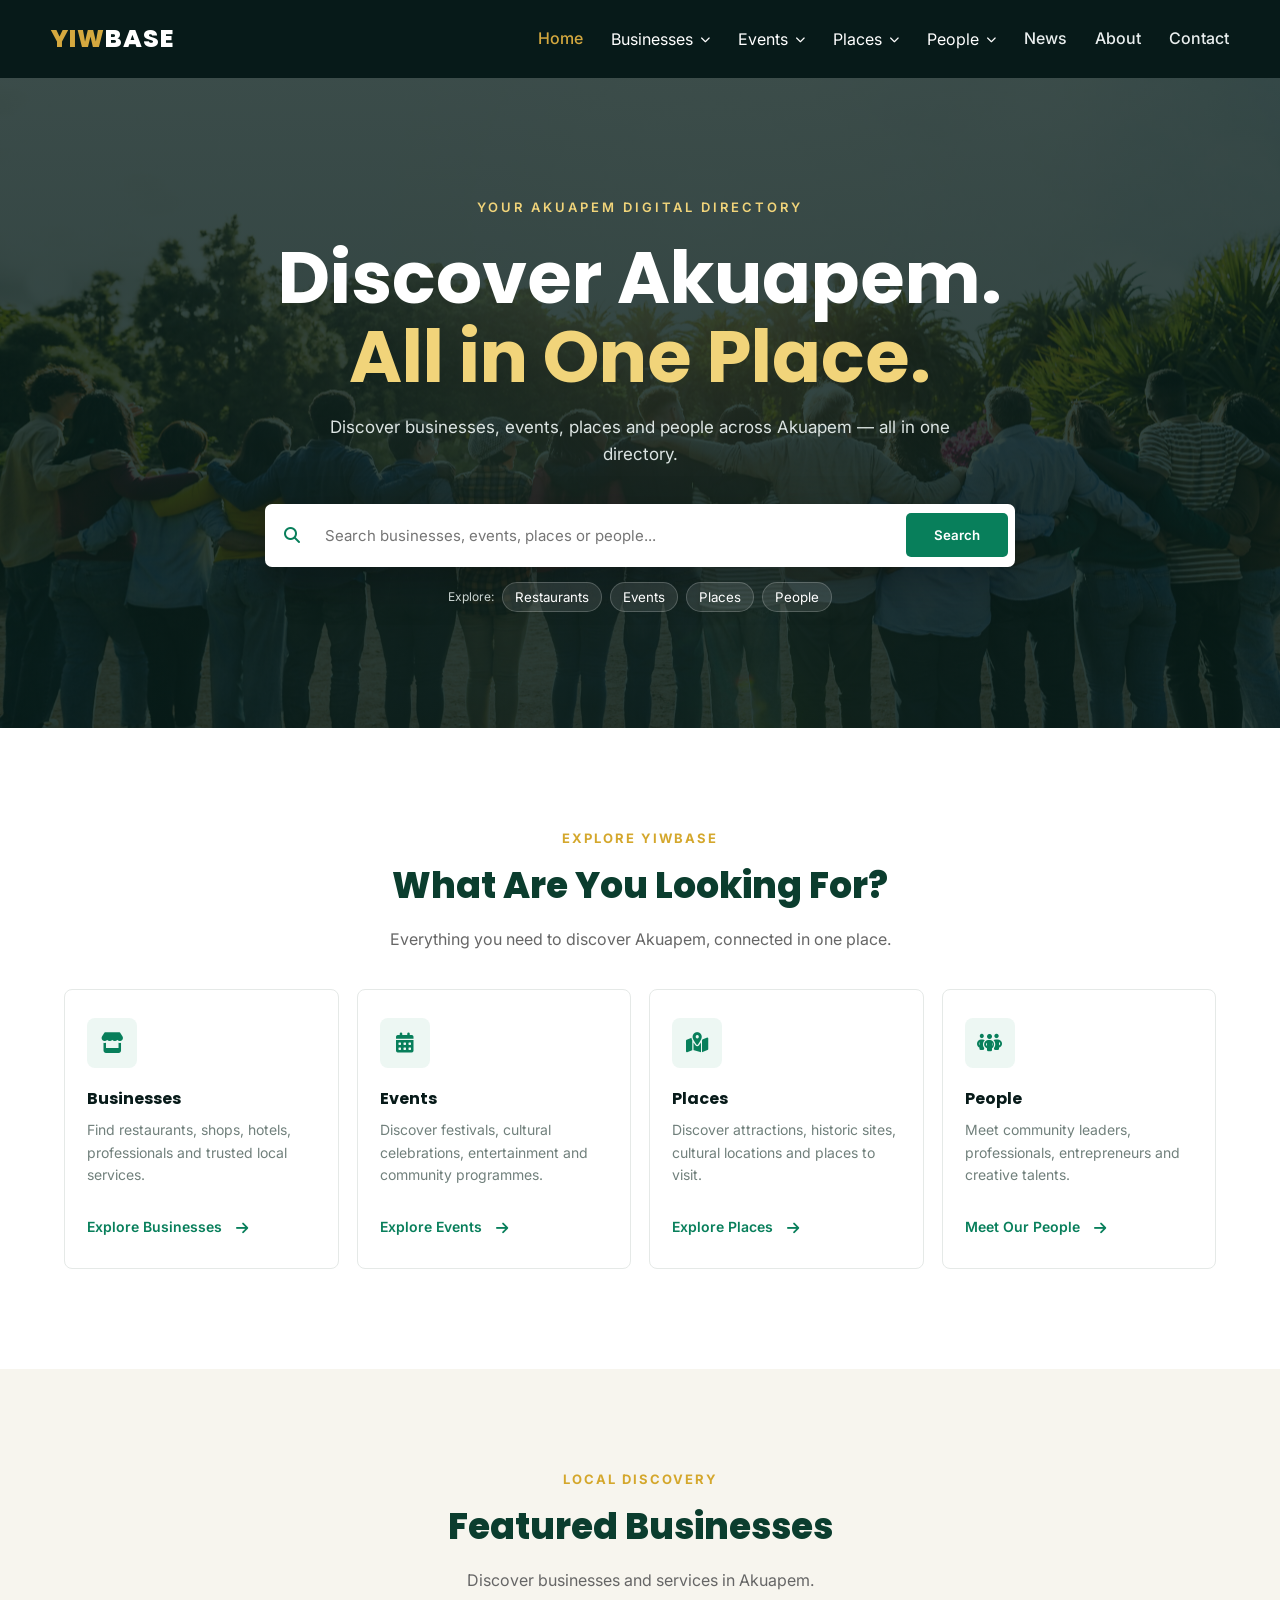
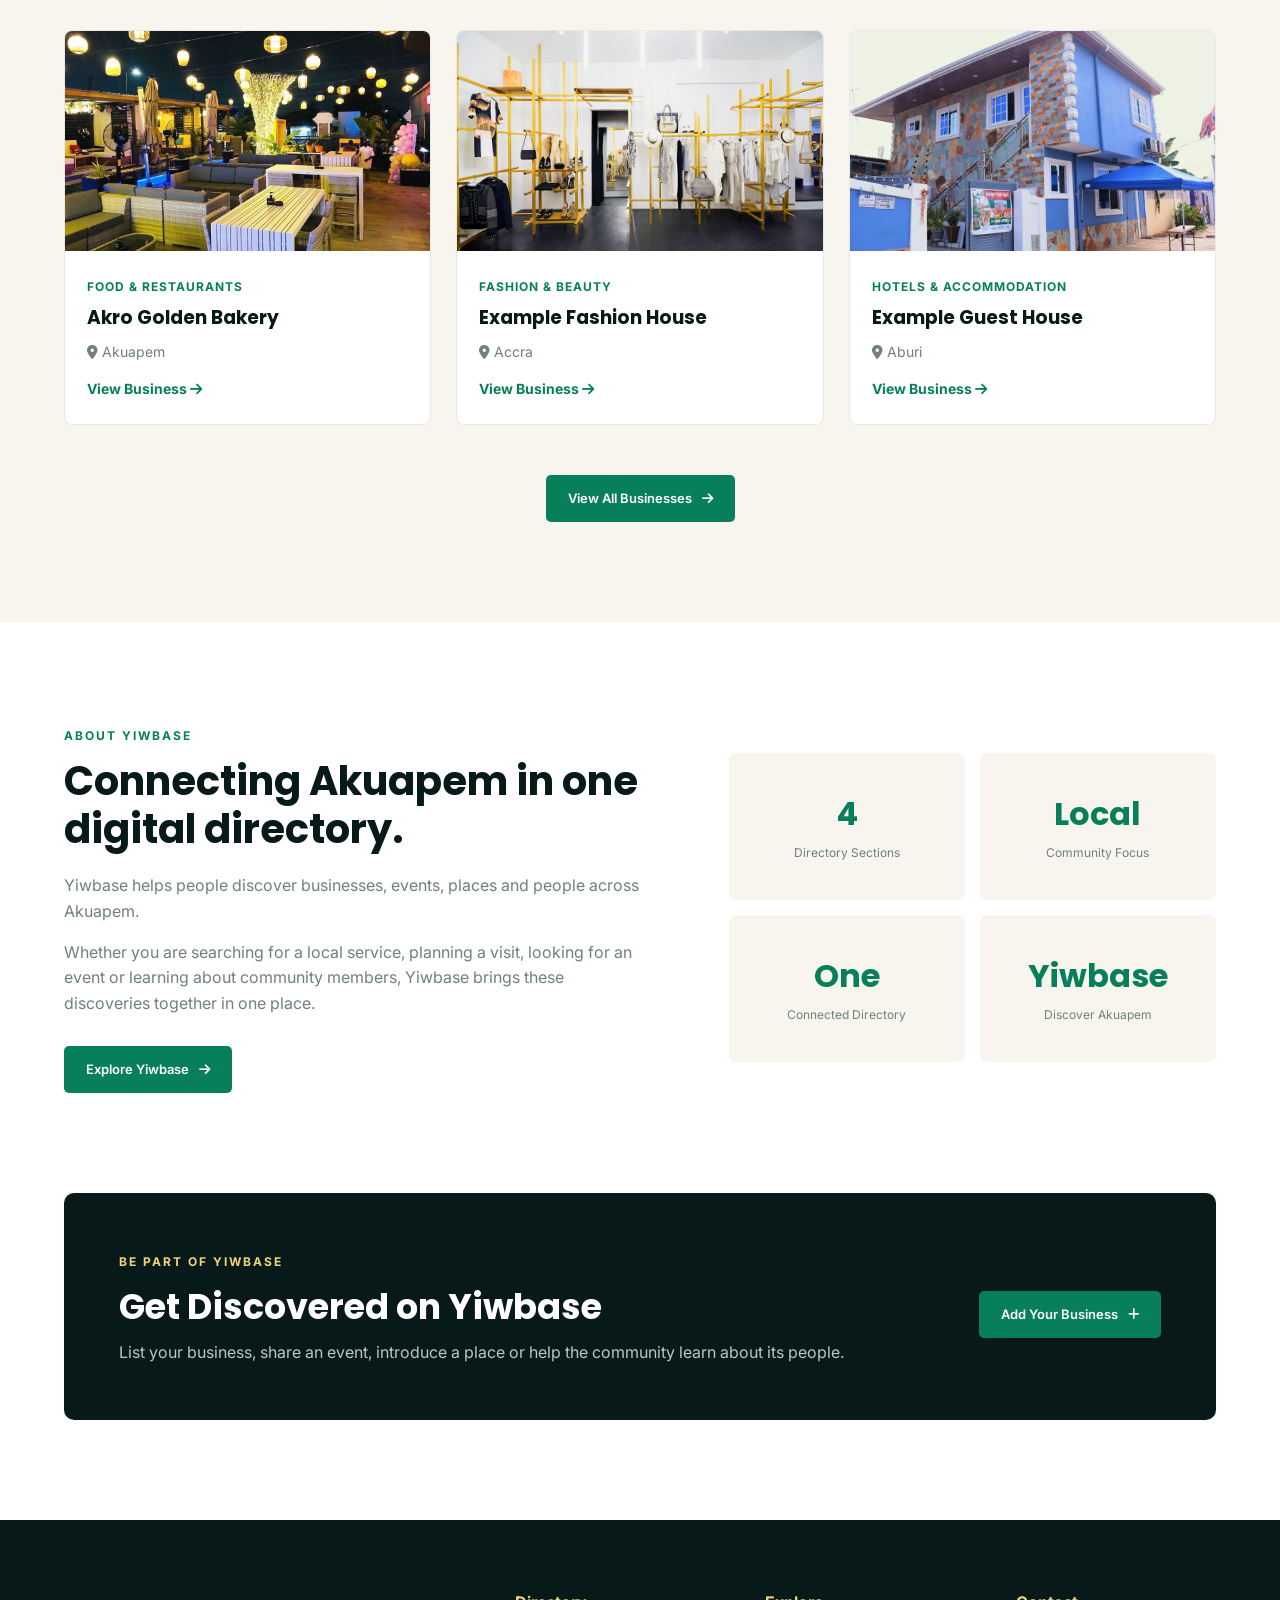
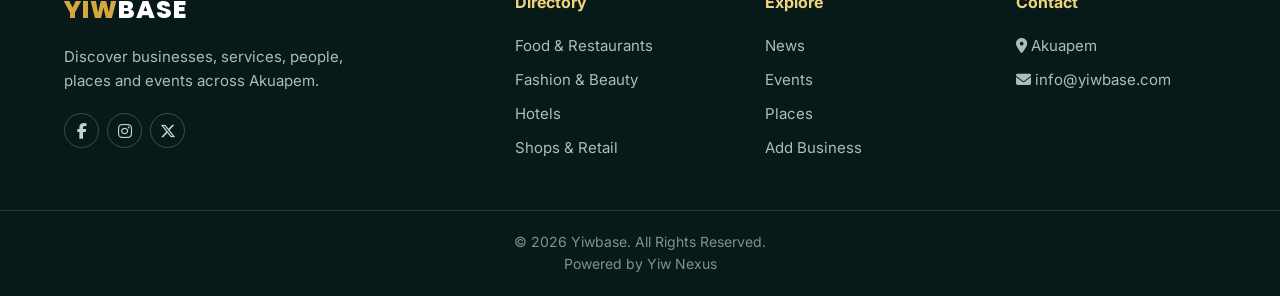
==== commit d4f7d7d1: "Add files via upload" ====
--- a/index.html
+++ b/index.html
@@ -4,7 +4,7 @@
     <meta charset="UTF-8">
     <meta name="viewport" content="width=device-width, initial-scale=1.0">
 
-    <title>Yiwbase | Ghana Business Directory</title>
+    <title>Yiwbase |  Akuapem Digital Directory</title>
 
     <link rel="stylesheet" href="style.css">
 
--- a/style.css
+++ b/style.css
@@ -320,97 +320,79 @@
 
 }
 
-
-/* =====================================================
-   MOBILE NAVIGATION
-===================================================== */
+ 
+/* =========================================
+   MOBILE NAVIGATION & DROPDOWNS
+========================================= */
 
 @media (max-width: 768px) {
 
-    /* NAV DROPDOWN */
-
-    .nav-dropdown {
+    #mainNav .nav-dropdown {
+        display: block;
+        position: relative;
         width: 100%;
     }
 
-
-    /* DROPDOWN BUTTON */
-
-    .dropdown-btn {
+    #mainNav .nav-dropdown > .dropdown-btn {
+        display: flex;
+        align-items: center;
+        justify-content: space-between;
         width: 100%;
-
-        justify-content: space-between;
-
         padding: 14px 0;
-
         color: inherit;
-    }
-
-
-    /* DROPDOWN MENU */
-
-    .dropdown-menu {
-        position: static;
-
-        width: 100%;
-
-        padding: 0;
-
-        margin: 0;
-
-        transform: none;
-
-        background: transparent;
-
-        border-radius: 0;
-
-        box-shadow: none;
-
-        opacity: 1;
-        visibility: visible;
-
-        display: none;
-    }
-
-
-    /* REMOVE DESKTOP ARROW */
-
-    .dropdown-menu::before {
-        display: none;
-    }
-
-
-    /* MOBILE LINKS */
-
-    .dropdown-menu a {
+        background: none;
+        border: none;
+        font: inherit;
+        cursor: pointer;
+    }
+
+    /* CLOSED BY DEFAULT */
+    #mainNav .nav-dropdown > .dropdown-menu {
+        display: none !important;
+        position: static !important;
+        width: 100% !important;
+        min-width: 0 !important;
+        padding: 0 !important;
+        margin: 0 !important;
+        transform: none !important;
+        background: transparent !important;
+        border-radius: 0 !important;
+        box-shadow: none !important;
+        opacity: 1 !important;
+        visibility: visible !important;
+        height: auto !important;
+        max-height: none !important;
+        overflow: visible !important;
+    }
+
+    /* OPEN WHEN BUTTON IS CLICKED */
+    #mainNav .nav-dropdown.open > .dropdown-menu {
+        display: block !important;
+    }
+
+    #mainNav .dropdown-menu::before {
+        display: none !important;
+    }
+
+    #mainNav .dropdown-menu a {
+        display: block;
         padding: 11px 15px 11px 25px;
-
         background: rgba(0, 0, 0, 0.03);
-
         border-left: 2px solid transparent;
     }
 
-
-    .dropdown-menu a:hover {
+    #mainNav .dropdown-menu a:hover {
         padding-left: 30px;
-
         background: rgba(0, 0, 0, 0.06);
     }
 
-
-    /* WHEN DROPDOWN IS OPEN */
-
-    .nav-dropdown.open .dropdown-menu {
-        display: block;
-    }
-
-
-    /* ROTATE ARROW */
-
-    .nav-dropdown.open .dropdown-btn i {
+    #mainNav .dropdown-btn i {
+        transition: transform 0.25s ease;
+    }
+
+    #mainNav .nav-dropdown.open > .dropdown-btn i {
         transform: rotate(180deg);
     }
-
 }
 
 /* MOBILE BUTTON */
@@ -504,106 +486,174 @@
     font-size: 17px;
 }
 
-
-/* SEARCH */
+ 
+/* =========================================
+   SEARCH BAR
+========================================= */
 
 .search-box {
-
-    background: white;
-
+    background: #ffffff;
+    width: 100%;
     max-width: 750px;
-
+    box-sizing: border-box;
     margin: 35px auto 15px;
-
+    padding: 7px;
     border-radius: 7px;
-
-    padding: 7px;
-
     display: flex;
-
     align-items: center;
-
-    box-shadow: 0 15px 40px rgba(0,0,0,.25);
+    gap: 8px;
+    box-shadow: 0 15px 40px rgba(0, 0, 0, 0.25);
 }
 
 .search-box > i {
-
+    flex-shrink: 0;
     color: var(--green);
-
     margin: 0 12px;
 }
 
 .search-box input {
-
+    flex: 1;
+    min-width: 0;
+    width: 100%;
+    box-sizing: border-box;
     border: none;
-
     outline: none;
-
-    flex: 1;
-
     padding: 15px 5px;
-
     font-size: 15px;
 }
 
 .search-box button {
-
+    flex-shrink: 0;
     border: none;
-
     background: var(--green);
+    color: #ffffff;
+    padding: 14px 28px;
+    border-radius: 5px;
+    cursor: pointer;
+    font-weight: 600;
+}
+
+.search-box button:hover {
+    background: var(--green-dark);
+}
+
+/* =========================================
+   MOBILE SEARCH BAR
+========================================= */
+
+@media (max-width: 600px) {
+
+    .search-box {
+        width: 100%;
+        max-width: 100%;
+        padding: 8px;
+        gap: 5px;
+        margin: 25px auto 15px;
+    }
+
+    .search-box > i {
+        margin: 0 5px;
+        font-size: 17px;
+    }
+
+    .search-box input {
+        flex: 1;
+        min-width: 0;
+        padding: 14px 2px;
+        font-size: 14px;
+    }
+
+    .search-box input::placeholder {
+        font-size: 13px;
+        color: #888888;
+        opacity: 1;
+    }
+
+    .search-box button {
+        padding: 14px 12px;
+        font-size: 13px;
+    }
+}
+
+/* POPULAR */
+
+.popular-searches {
+
+    display: flex;
+
+    justify-content: center;
+
+    align-items: center;
+
+    gap: 8px;
+
+    flex-wrap: wrap;
+
+    font-size: 12px;
+}
+
+.popular-searches span {
+
+    color: #cbd6d3;
+}
+
+.popular-searches button {
+
+    background: rgba(255,255,255,.1);
 
     color: white;
 
-    padding: 14px 28px;
-
-    border-radius: 5px;
+    border: 1px solid rgba(255,255,255,.2);
+
+    border-radius: 20px;
+
+    padding: 6px 12px;
 
     cursor: pointer;
-
-    font-weight: 600;
-}
-
-.search-box button:hover {
-
-    background: var(--green-dark);
-}
-
-
-/* POPULAR */
-
-.popular-searches {
-
-    display: flex;
-
-    justify-content: center;
-
-    align-items: center;
-
-    gap: 8px;
-
-    flex-wrap: wrap;
-
-    font-size: 12px;
-}
-
-.popular-searches span {
-
-    color: #cbd6d3;
-}
-
-.popular-searches button {
-
-    background: rgba(255,255,255,.1);
-
-    color: white;
-
-    border: 1px solid rgba(255,255,255,.2);
-
-    border-radius: 20px;
-
-    padding: 6px 12px;
-
-    cursor: pointer;
+}
+
+
+/* =========================================
+   FIX HOMEPAGE SEARCH BAR ON MOBILE
+========================================= */
+
+@media (max-width: 600px) {
+
+    .hero-search,
+    .search-box,
+    .search-container {
+        box-sizing: border-box;
+        max-width: 100%;
+        min-width: 0;
+    }
+
+    .hero-search form,
+    .search-box form,
+    .search-container form {
+        display: flex;
+        flex-wrap: wrap;
+        width: 100%;
+        max-width: 100%;
+        min-width: 0;
+        box-sizing: border-box;
+    }
+
+    .hero-search input,
+    .search-box input,
+    .search-container input,
+    input[type="search"] {
+        box-sizing: border-box;
+        min-width: 0;
+        max-width: 100%;
+    }
+
+    .hero-search input,
+    .search-box input,
+    .search-container input {
+        flex: 1 1 0;
+        width: 100%;
+    }
+
 }
 
 
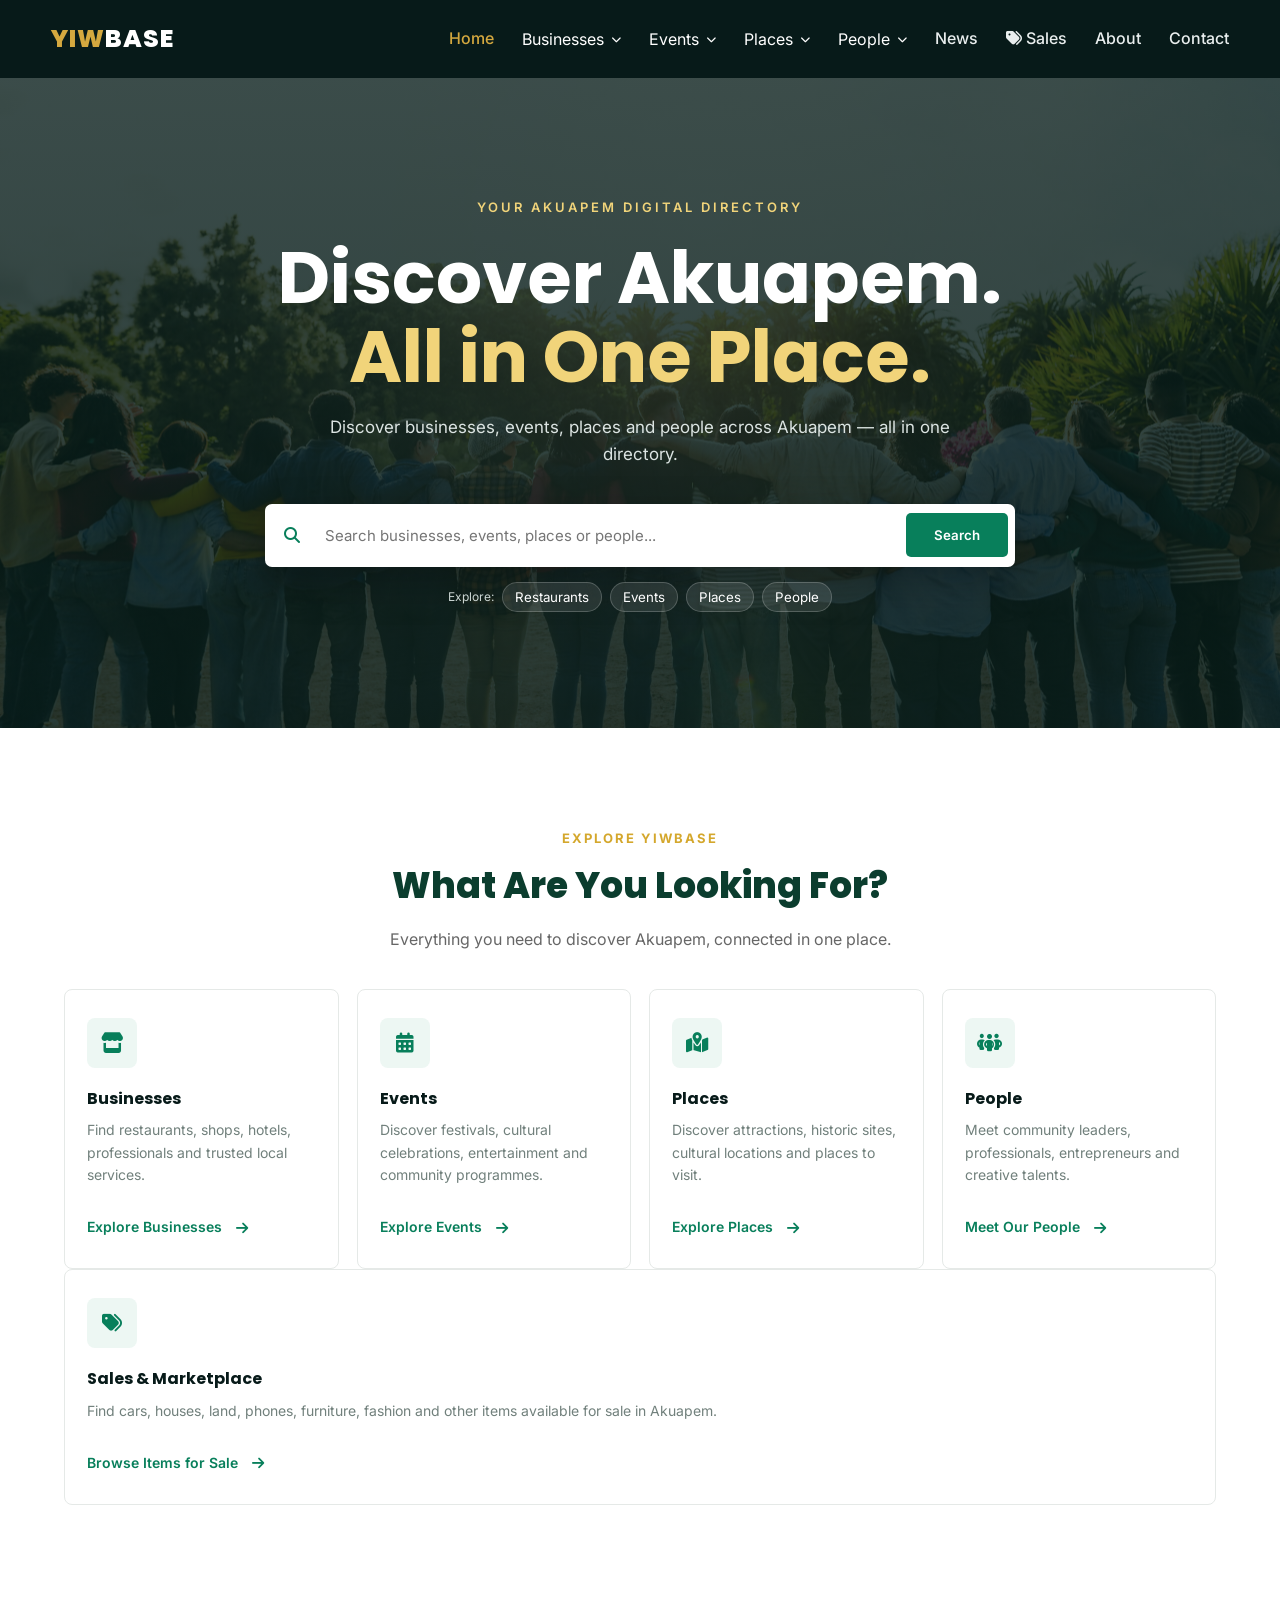
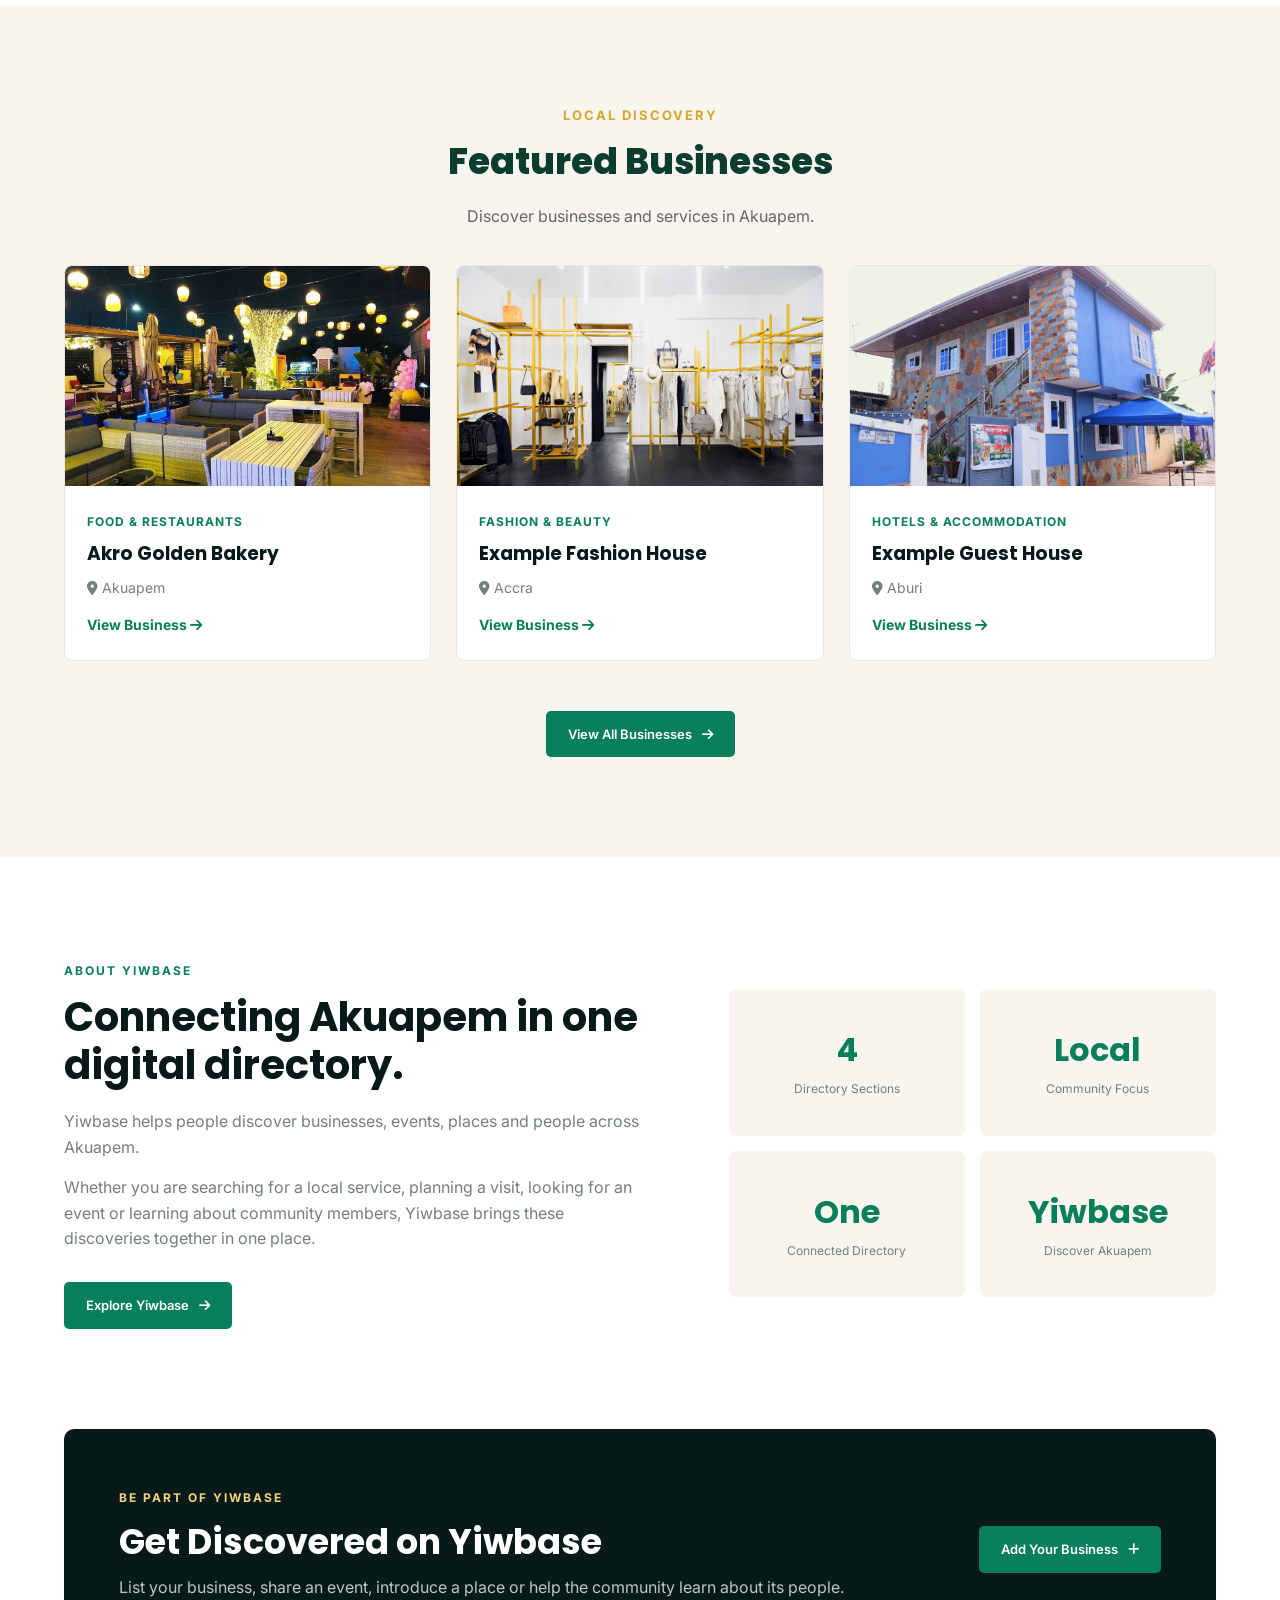
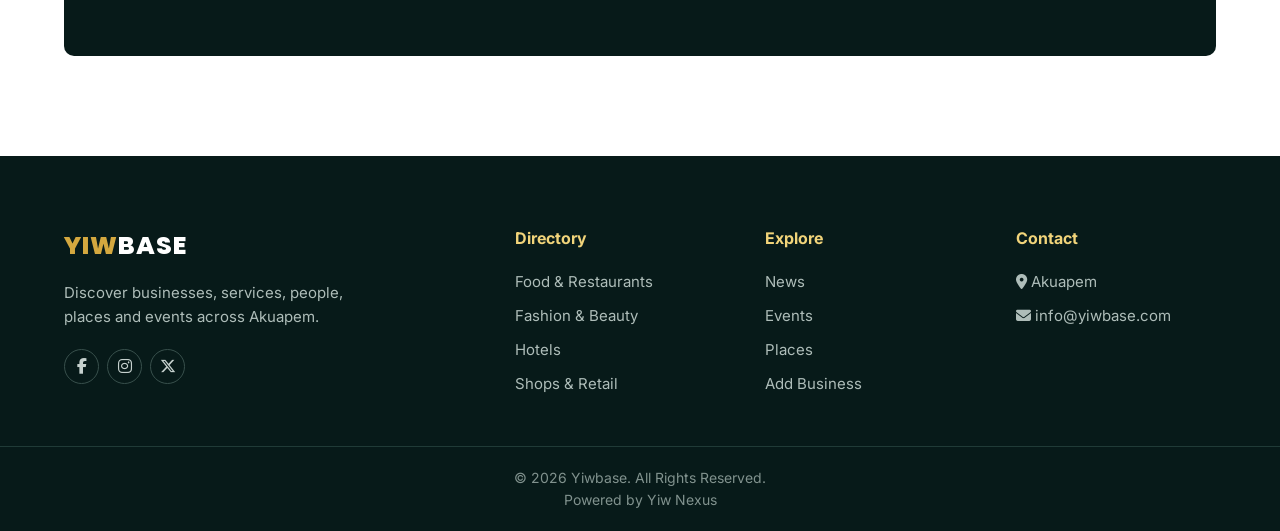
==== commit 620dd86c: "Add files via upload" ====
--- a/index.html
+++ b/index.html
@@ -246,6 +246,12 @@
             <a href="news.html">
                 News
             </a>
+
+            <!-- SALES -->
+    <a href="sales.html">
+    <i class="fa-solid fa-tags"></i>
+    Sales
+</a> 
 
 
             <!-- ABOUT -->
@@ -419,6 +425,27 @@
             </a>
 
         </div>
+
+        
+<!-- SALES / MARKETPLACE -->
+<a href="sales.html" class="category-card directory-card">
+    <div class="category-icon">
+        <i class="fa-solid fa-tags"></i>
+    </div>
+
+    <h3>Sales & Marketplace</h3>
+
+    <p>
+        Find cars, houses, land, phones, furniture, fashion
+        and other items available for sale in Akuapem.
+    </p>
+
+    <span class="view-category">
+        Browse Items for Sale
+        <i class="fa-solid fa-arrow-right"></i>
+    </span>
+</a>
+
     </div>
 </section>
 
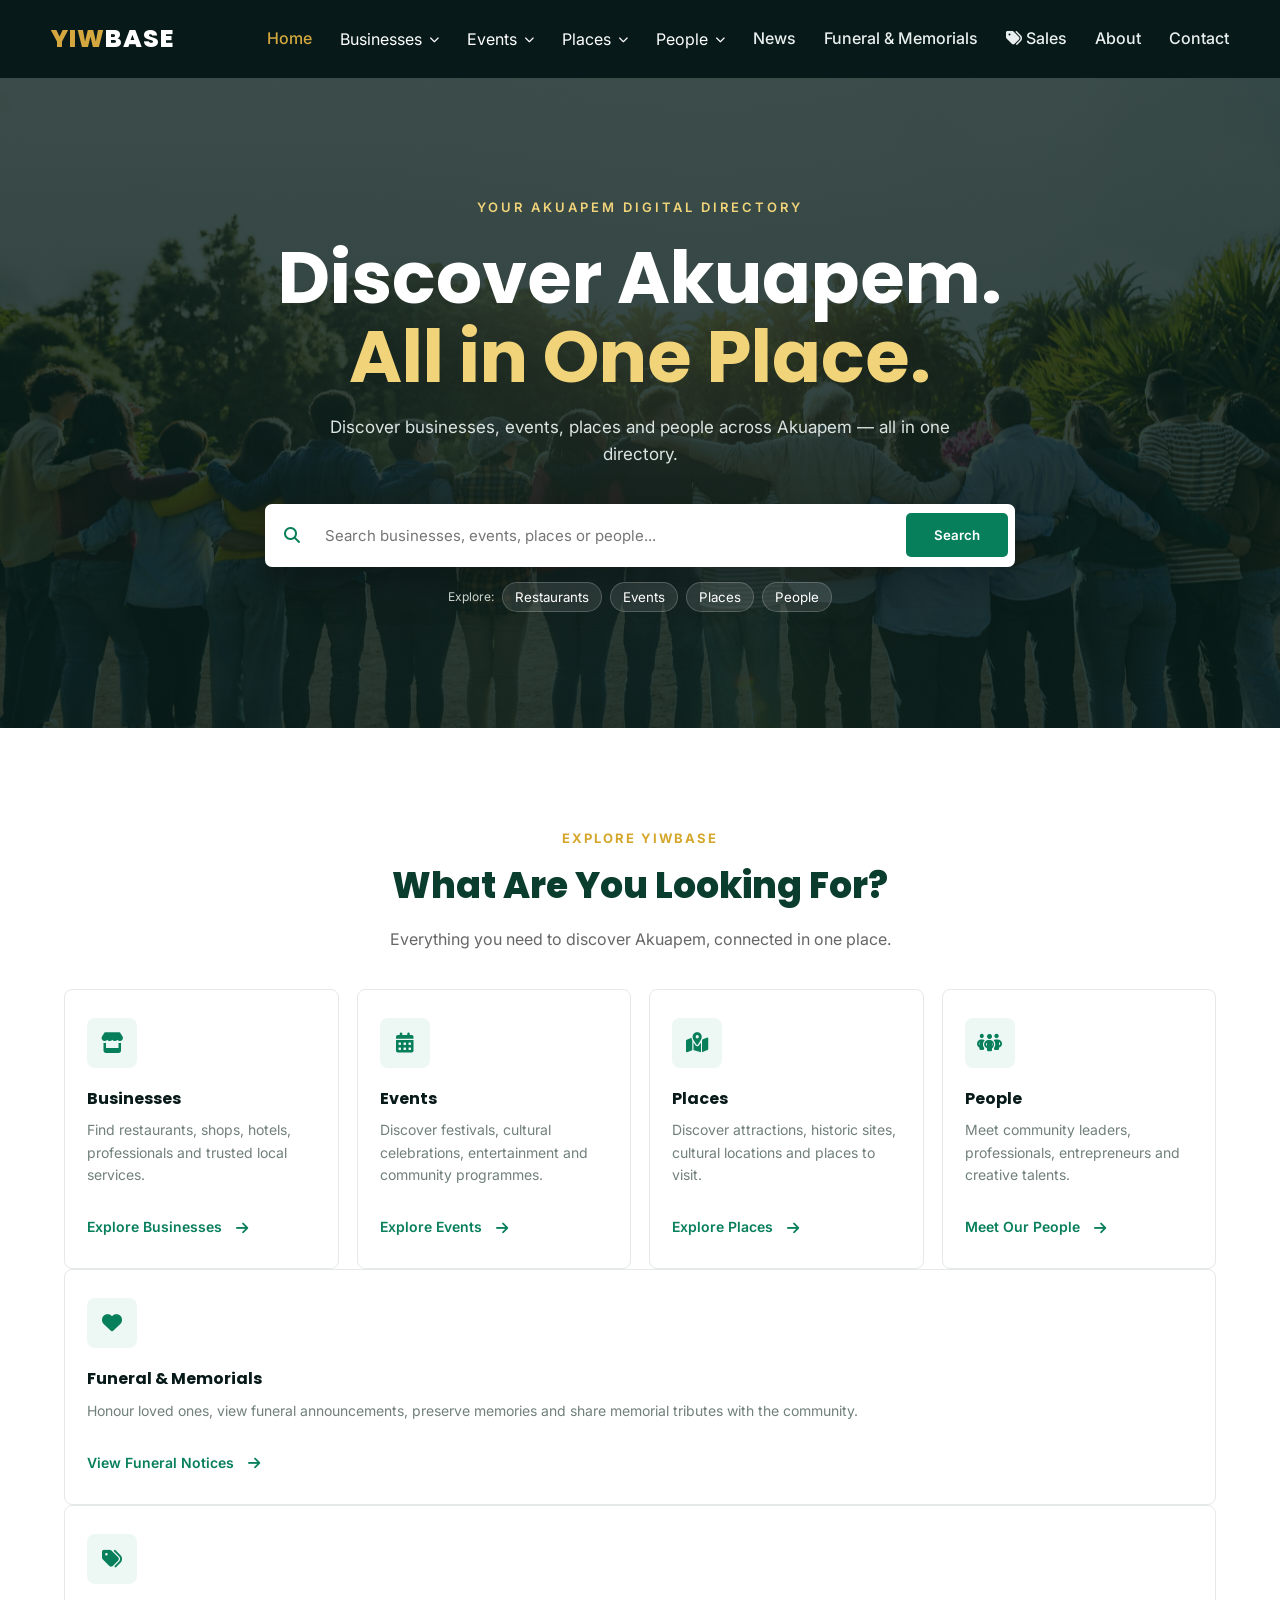
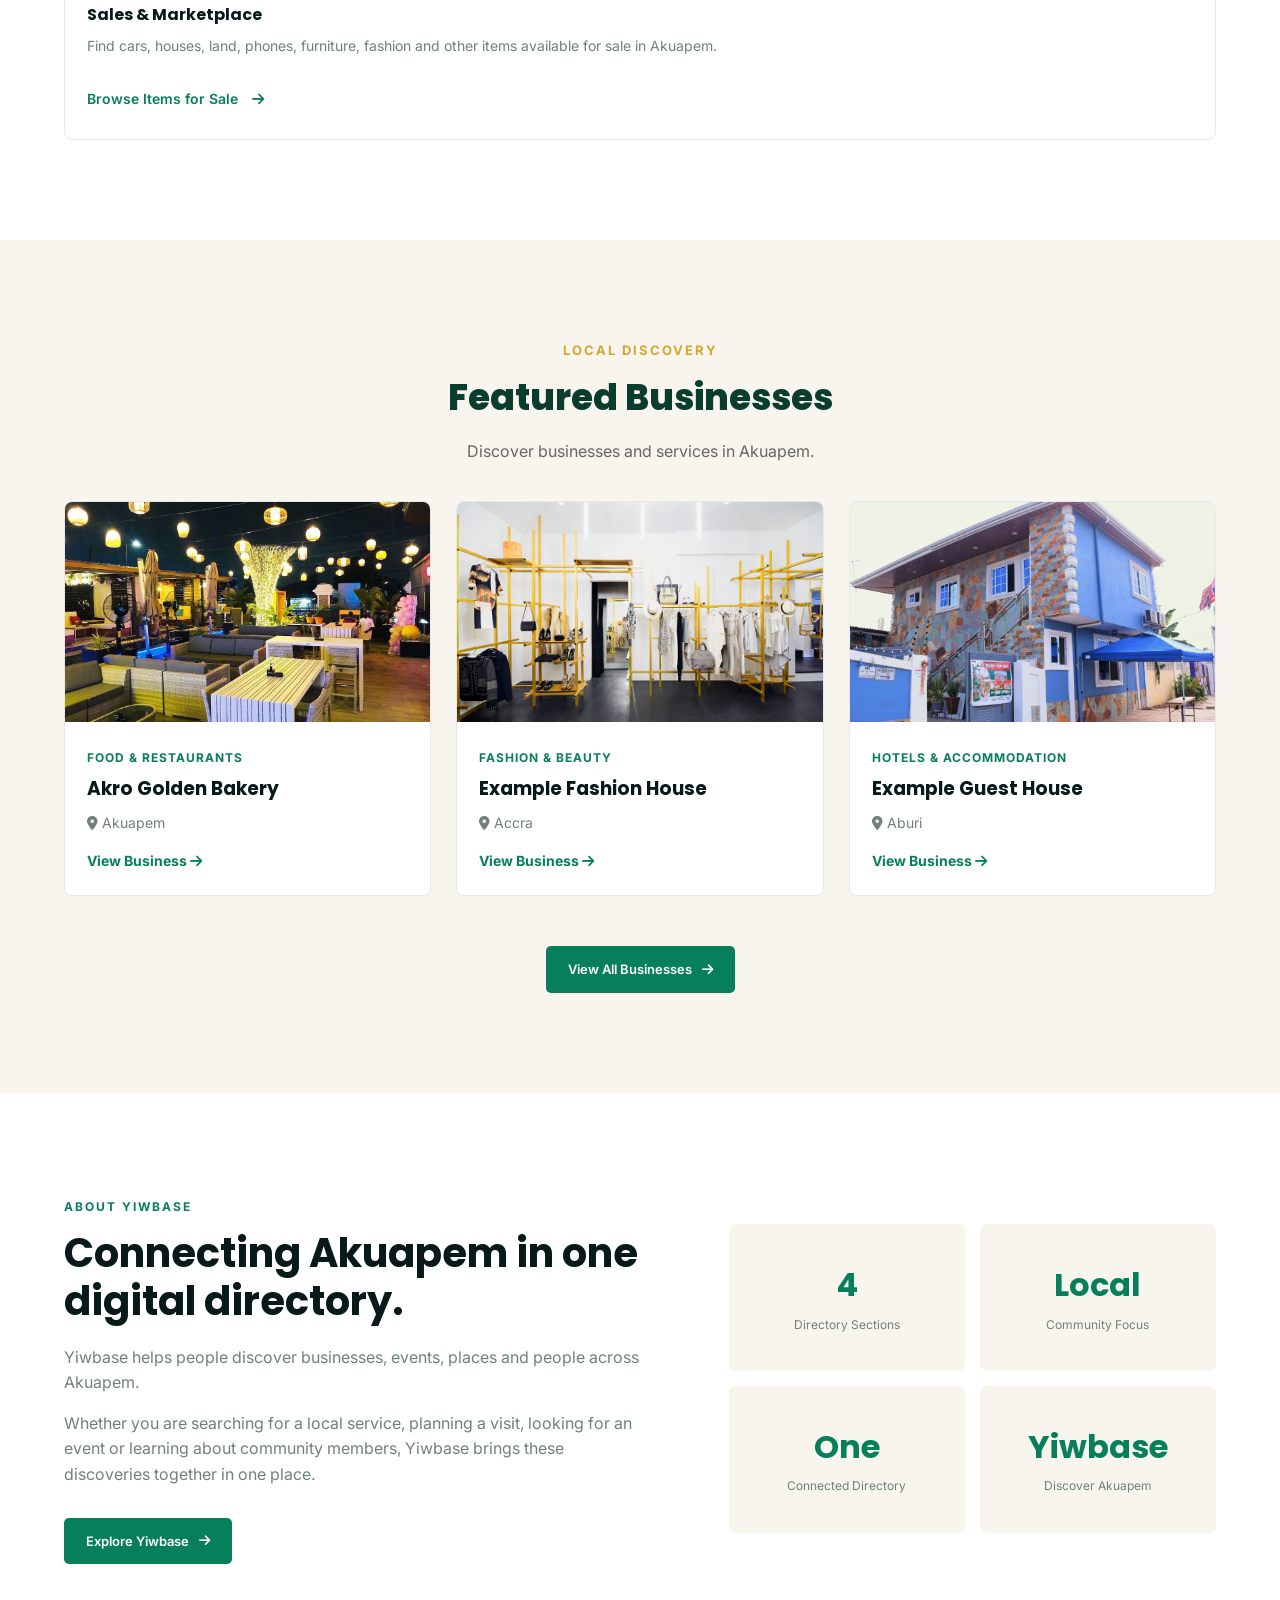
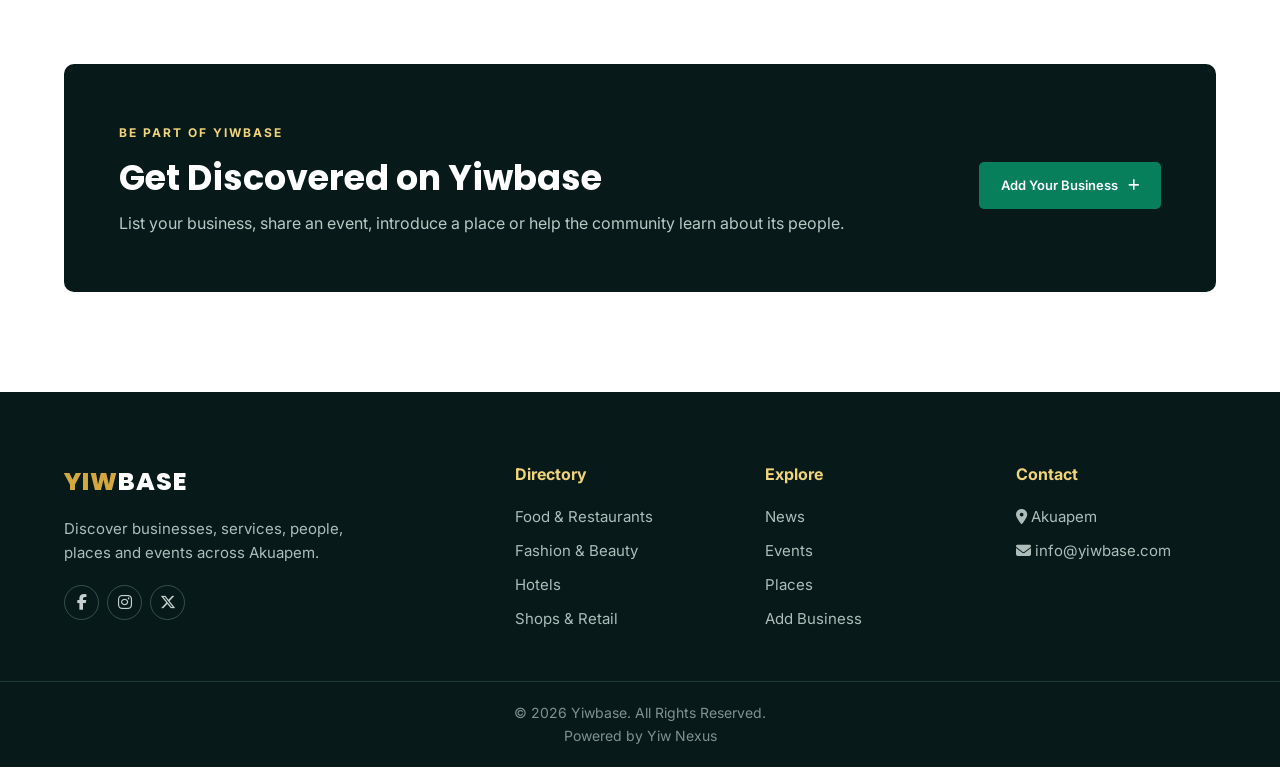
==== commit 9752e779: "Add files via upload" ====
--- a/index.html
+++ b/index.html
@@ -246,6 +246,13 @@
             <a href="news.html">
                 News
             </a>
+
+                 <!-- FUNERAL & MEMORIALS -->
+        <a href="funeral.html">
+            <!-- <i class="fa-solid fa-heart"></i> -->
+            Funeral & Memorials
+        </a>
+
 
             <!-- SALES -->
     <a href="sales.html">
@@ -426,6 +433,28 @@
 
         </div>
 
+         <!-- FUNERAL & MEMORIALS -->
+<a href="funeral.html" class="category-card directory-card">
+
+    <div class="category-icon">
+        <i class="fa-solid fa-heart"></i>
+    </div>
+
+    <h3>Funeral & Memorials</h3>
+
+    <p>
+        Honour loved ones, view funeral announcements,
+        preserve memories and share memorial tributes
+        with the community.
+    </p>
+
+    <span class="view-category">
+        View Funeral Notices
+        <i class="fa-solid fa-arrow-right"></i>
+    </span>
+
+</a>
+
         
 <!-- SALES / MARKETPLACE -->
 <a href="sales.html" class="category-card directory-card">
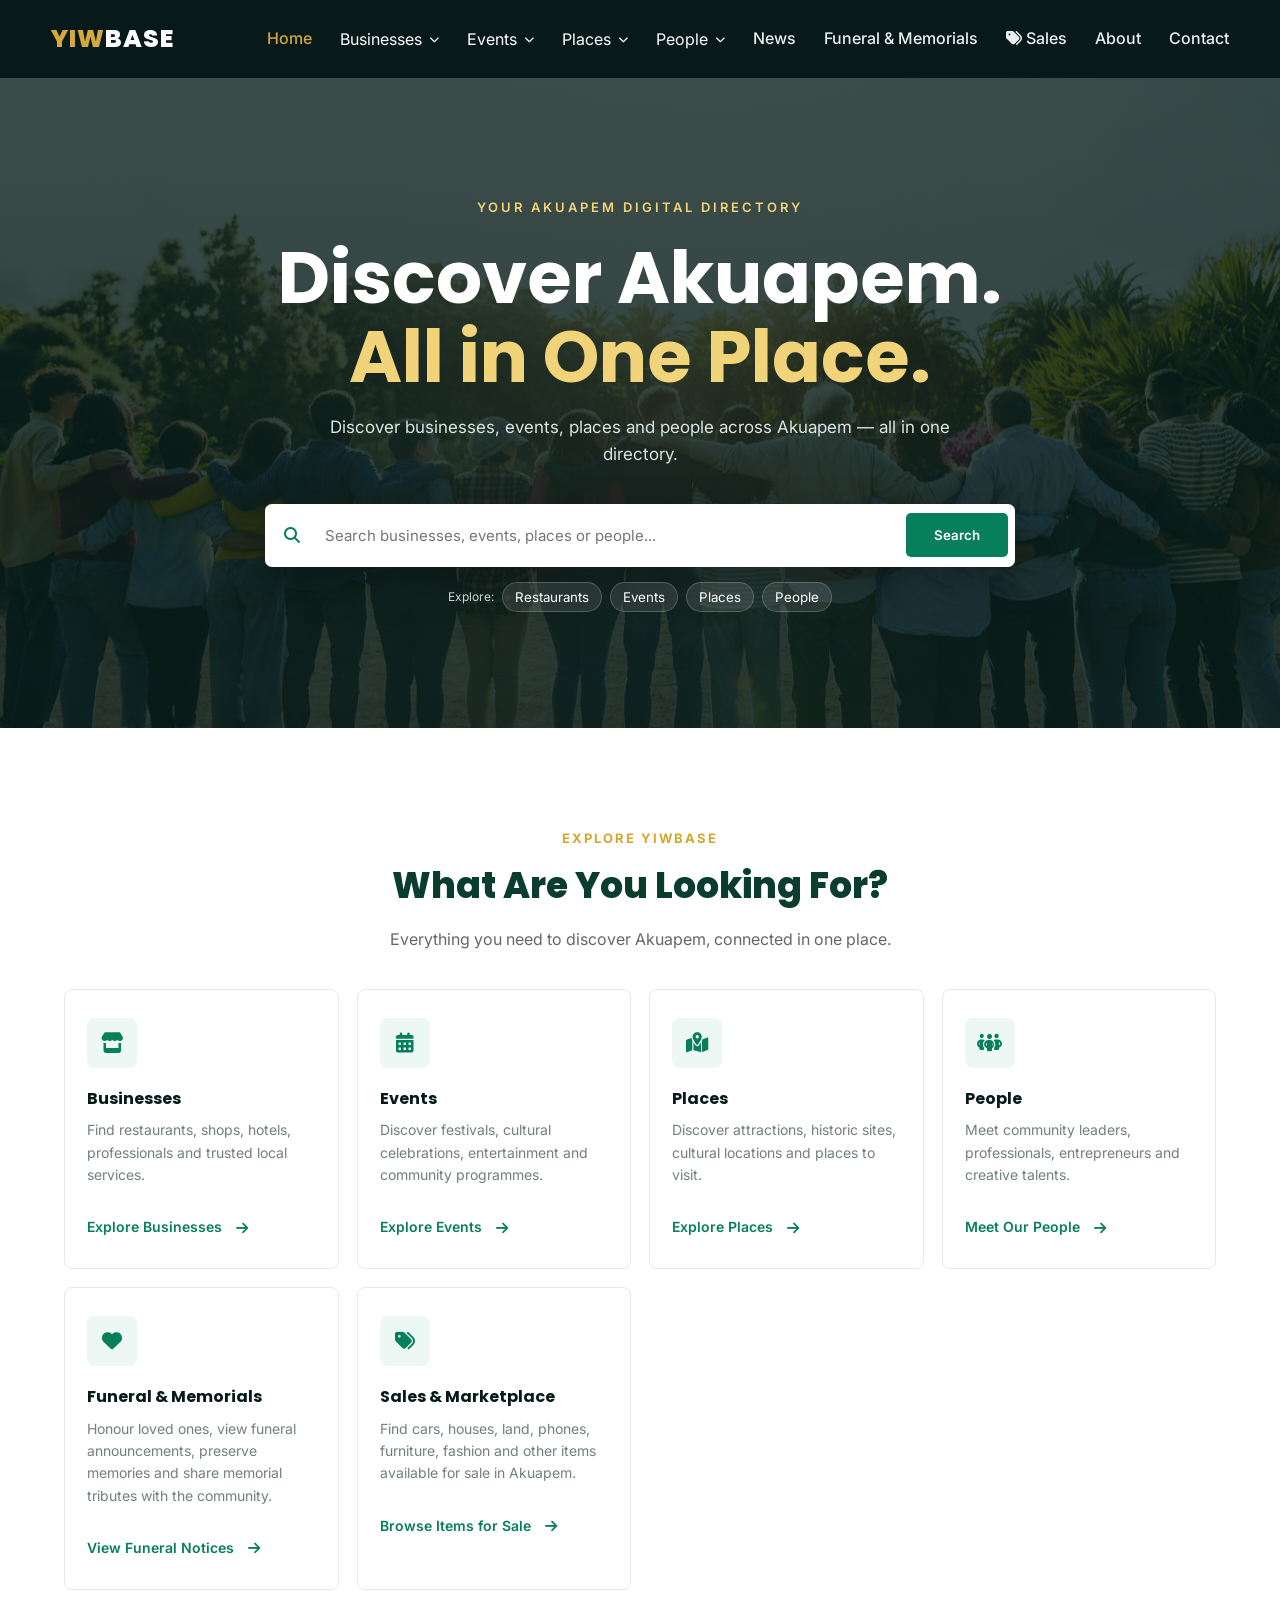
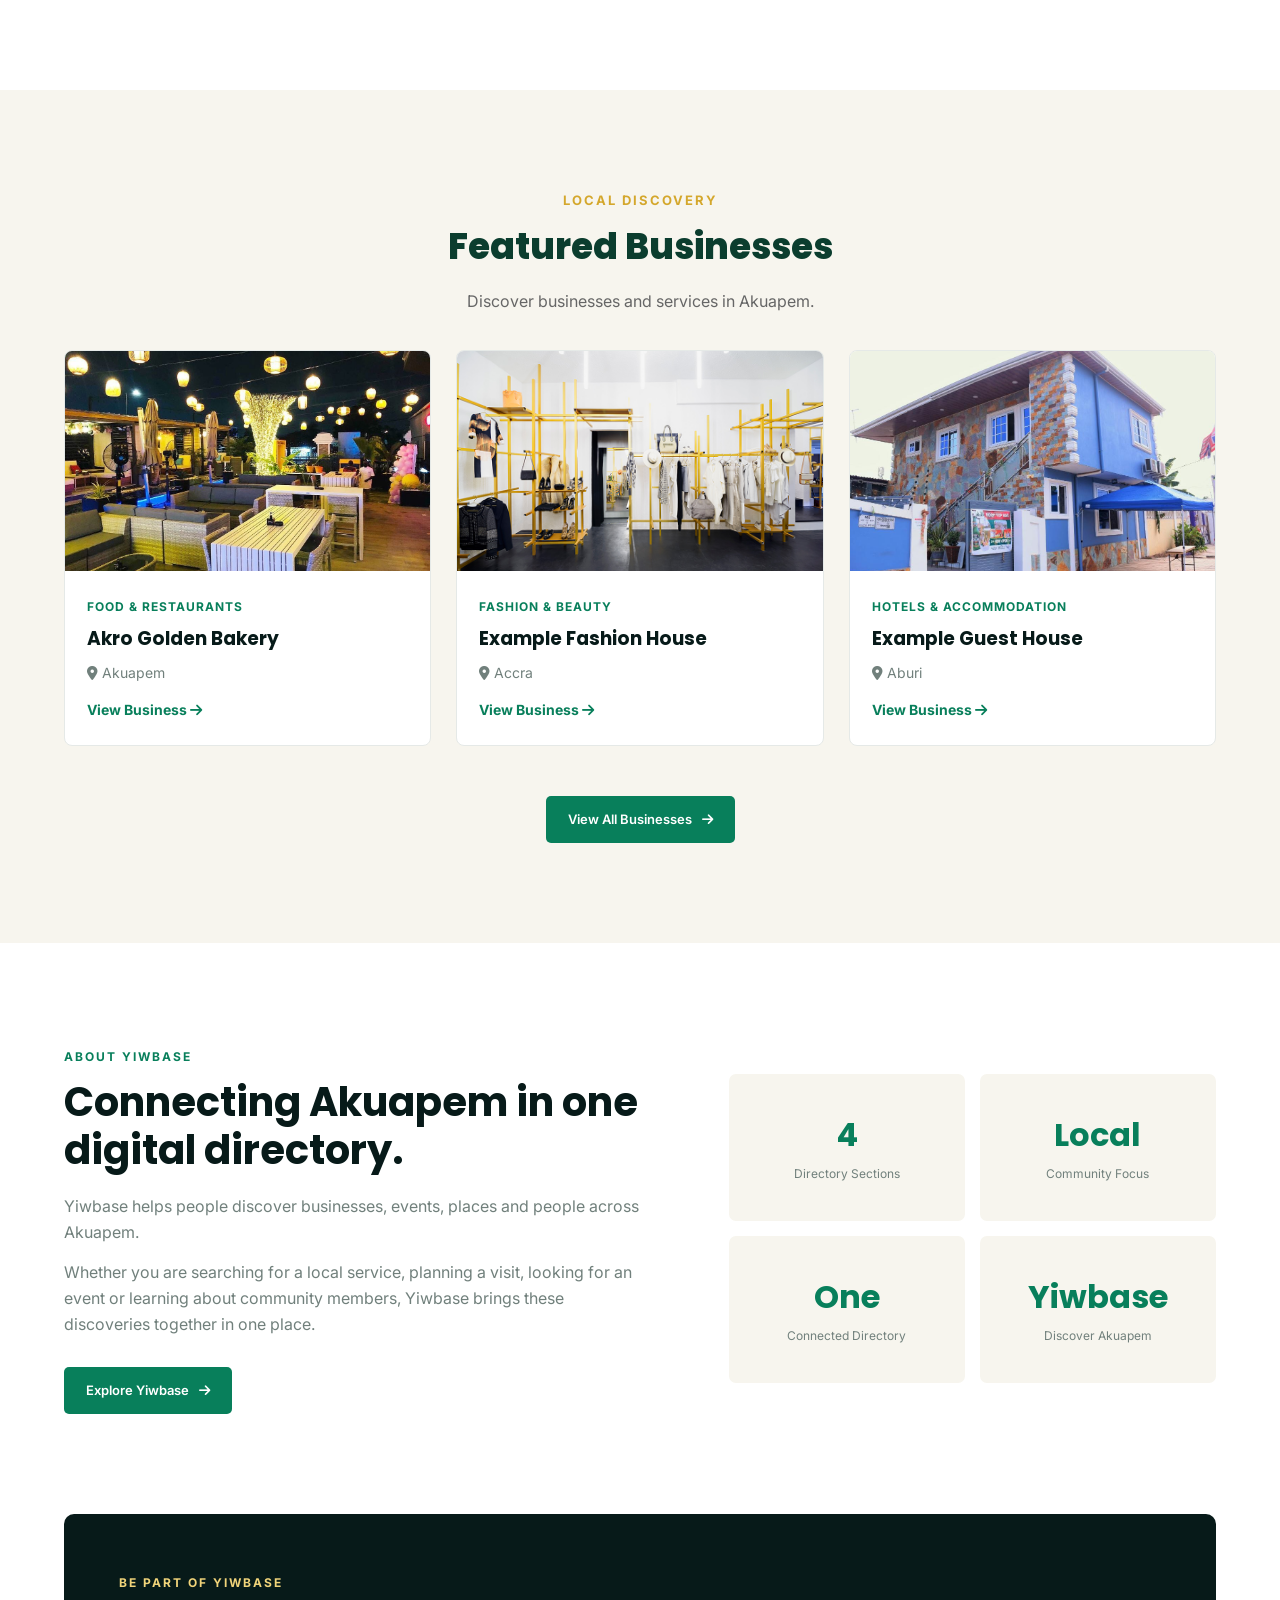
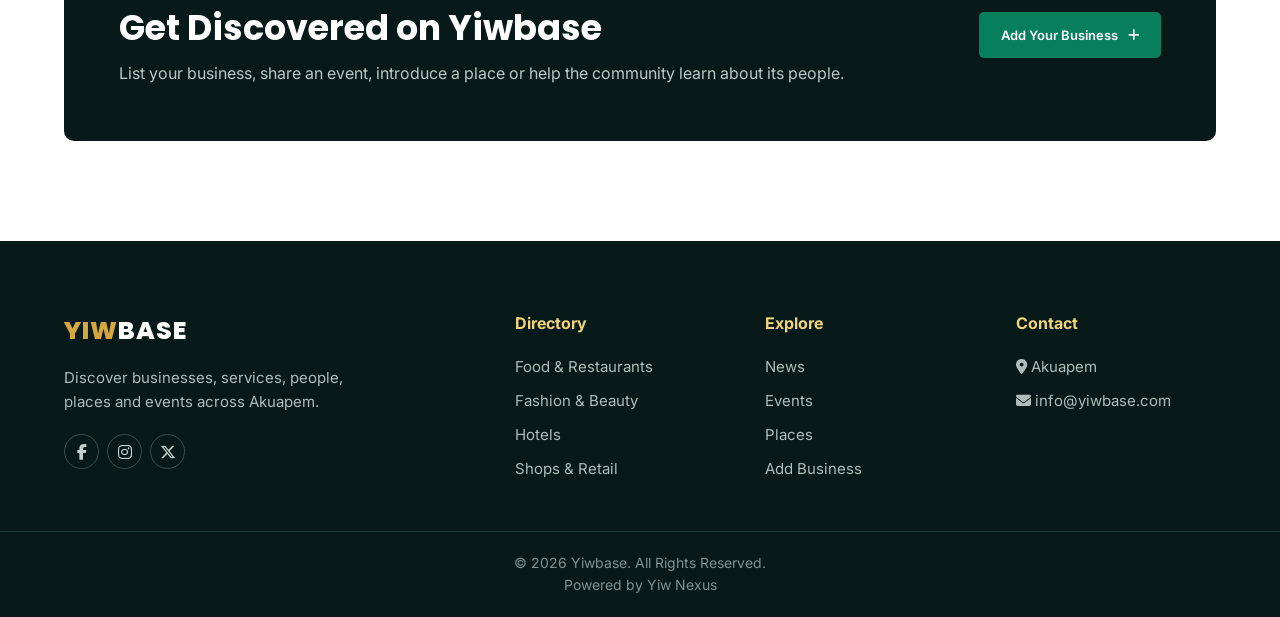
==== commit 97176723: "Add files via upload" ====
--- a/index.html
+++ b/index.html
@@ -338,7 +338,7 @@
     </div>
 </section>
 
-
+ 
 <!-- ================= EXPLORE YIWBASE ================= -->
 
 <section class="categories-section" id="explore">
@@ -353,6 +353,7 @@
             </p>
         </div>
 
+        <!-- ALL SIX CARDS BELONG TO THIS GRID -->
         <div class="category-grid directory-grid">
 
             <!-- BUSINESSES -->
@@ -360,14 +361,11 @@
                 <div class="category-icon">
                     <i class="fa-solid fa-store"></i>
                 </div>
-
                 <h3>Businesses</h3>
-
                 <p>
                     Find restaurants, shops, hotels, professionals
                     and trusted local services.
                 </p>
-
                 <span class="view-category">
                     Explore Businesses
                     <i class="fa-solid fa-arrow-right"></i>
@@ -379,14 +377,11 @@
                 <div class="category-icon">
                     <i class="fa-solid fa-calendar-days"></i>
                 </div>
-
                 <h3>Events</h3>
-
                 <p>
                     Discover festivals, cultural celebrations,
                     entertainment and community programmes.
                 </p>
-
                 <span class="view-category">
                     Explore Events
                     <i class="fa-solid fa-arrow-right"></i>
@@ -398,14 +393,11 @@
                 <div class="category-icon">
                     <i class="fa-solid fa-map-location-dot"></i>
                 </div>
-
                 <h3>Places</h3>
-
                 <p>
                     Discover attractions, historic sites,
                     cultural locations and places to visit.
                 </p>
-
                 <span class="view-category">
                     Explore Places
                     <i class="fa-solid fa-arrow-right"></i>
@@ -417,67 +409,55 @@
                 <div class="category-icon">
                     <i class="fa-solid fa-people-group"></i>
                 </div>
-
                 <h3>People</h3>
-
                 <p>
                     Meet community leaders, professionals,
                     entrepreneurs and creative talents.
                 </p>
-
                 <span class="view-category">
                     Meet Our People
                     <i class="fa-solid fa-arrow-right"></i>
                 </span>
             </a>
 
-        </div>
-
-         <!-- FUNERAL & MEMORIALS -->
-<a href="funeral.html" class="category-card directory-card">
-
-    <div class="category-icon">
-        <i class="fa-solid fa-heart"></i>
-    </div>
-
-    <h3>Funeral & Memorials</h3>
-
-    <p>
-        Honour loved ones, view funeral announcements,
-        preserve memories and share memorial tributes
-        with the community.
-    </p>
-
-    <span class="view-category">
-        View Funeral Notices
-        <i class="fa-solid fa-arrow-right"></i>
-    </span>
-
-</a>
-
-        
-<!-- SALES / MARKETPLACE -->
-<a href="sales.html" class="category-card directory-card">
-    <div class="category-icon">
-        <i class="fa-solid fa-tags"></i>
-    </div>
-
-    <h3>Sales & Marketplace</h3>
-
-    <p>
-        Find cars, houses, land, phones, furniture, fashion
-        and other items available for sale in Akuapem.
-    </p>
-
-    <span class="view-category">
-        Browse Items for Sale
-        <i class="fa-solid fa-arrow-right"></i>
-    </span>
-</a>
+            <!-- FUNERAL & MEMORIALS -->
+            <a href="funeral.html" class="category-card directory-card">
+                <div class="category-icon">
+                    <i class="fa-solid fa-heart"></i>
+                </div>
+                <h3>Funeral &amp; Memorials</h3>
+                <p>
+                    Honour loved ones, view funeral announcements,
+                    preserve memories and share memorial tributes
+                    with the community.
+                </p>
+                <span class="view-category">
+                    View Funeral Notices
+                    <i class="fa-solid fa-arrow-right"></i>
+                </span>
+            </a>
+
+            <!-- SALES / MARKETPLACE -->
+            <a href="sales.html" class="category-card directory-card">
+                <div class="category-icon">
+                    <i class="fa-solid fa-tags"></i>
+                </div>
+                <h3>Sales &amp; Marketplace</h3>
+                <p>
+                    Find cars, houses, land, phones, furniture, fashion
+                    and other items available for sale in Akuapem.
+                </p>
+                <span class="view-category">
+                    Browse Items for Sale
+                    <i class="fa-solid fa-arrow-right"></i>
+                </span>
+            </a>
+
+        </div>
+        <!-- END CATEGORY GRID -->
 
     </div>
 </section>
-
 
 <!-- ================= FEATURED BUSINESSES ================= -->
 
